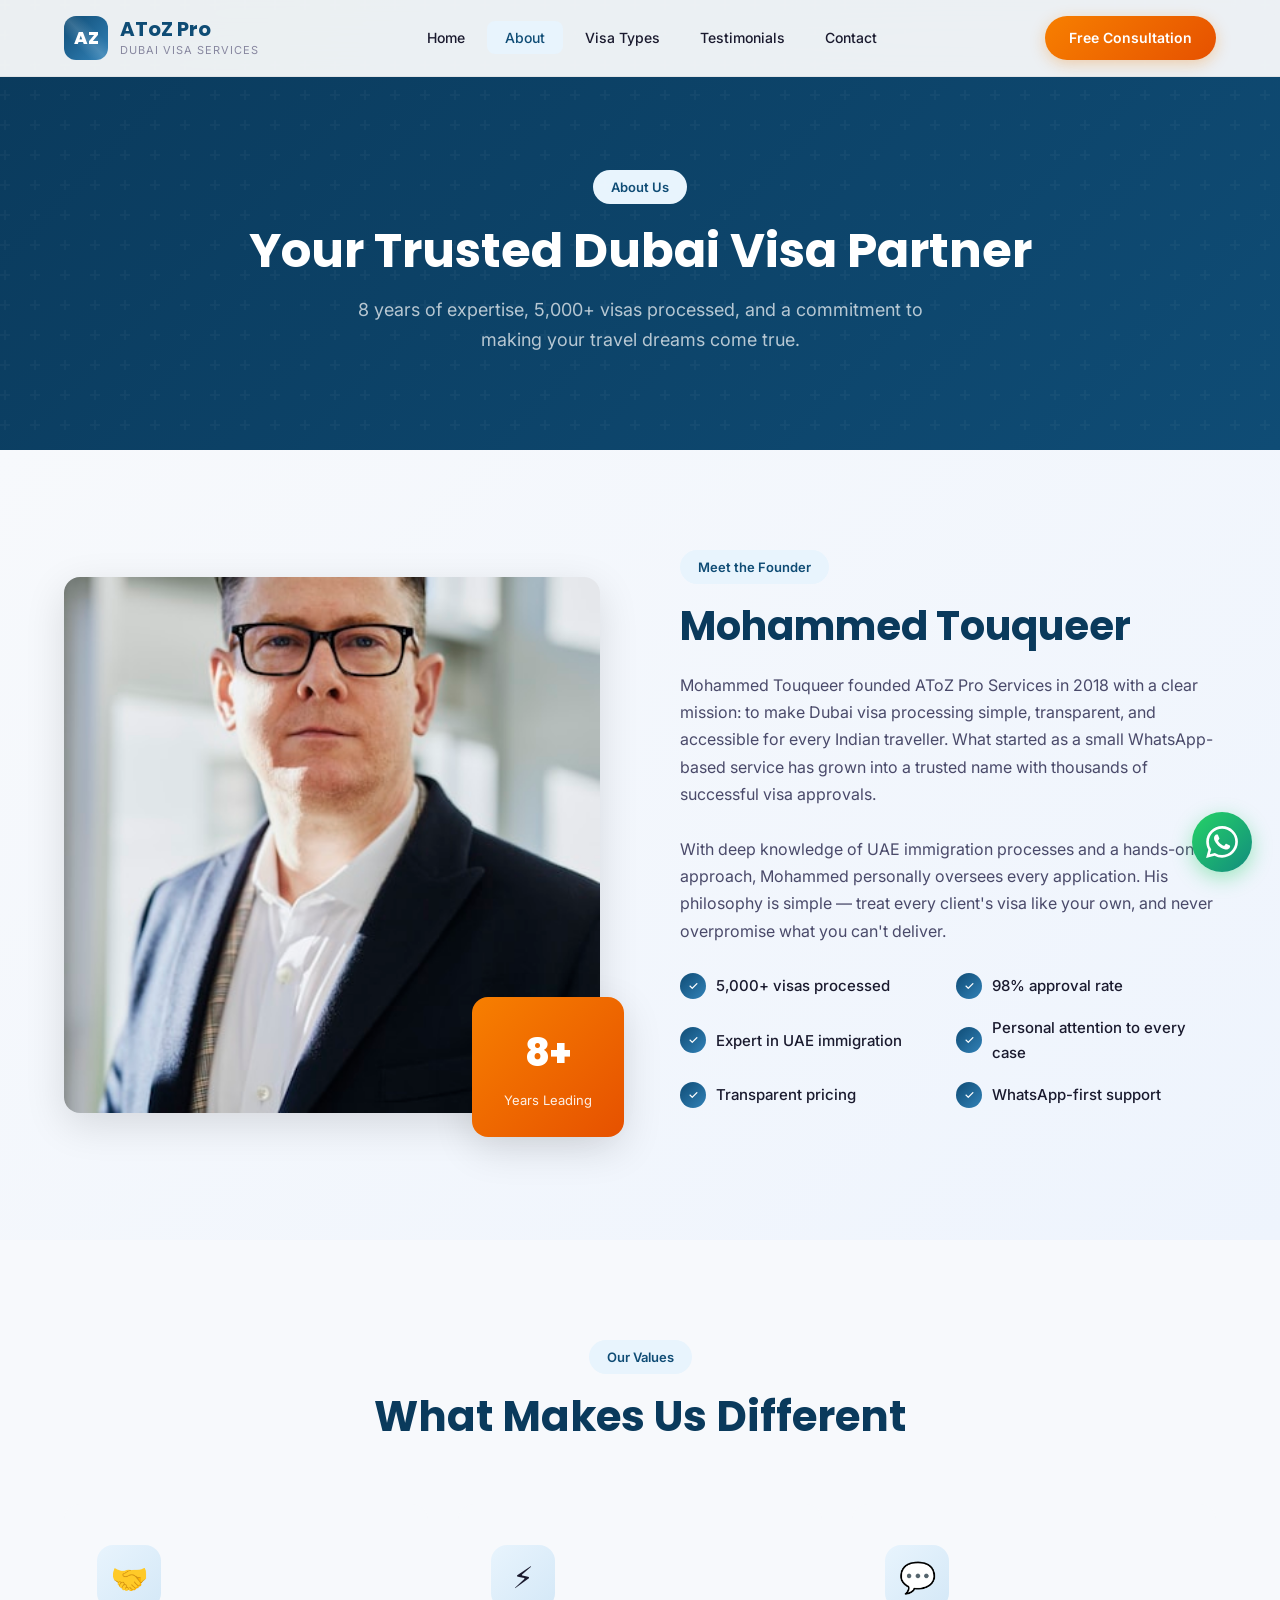
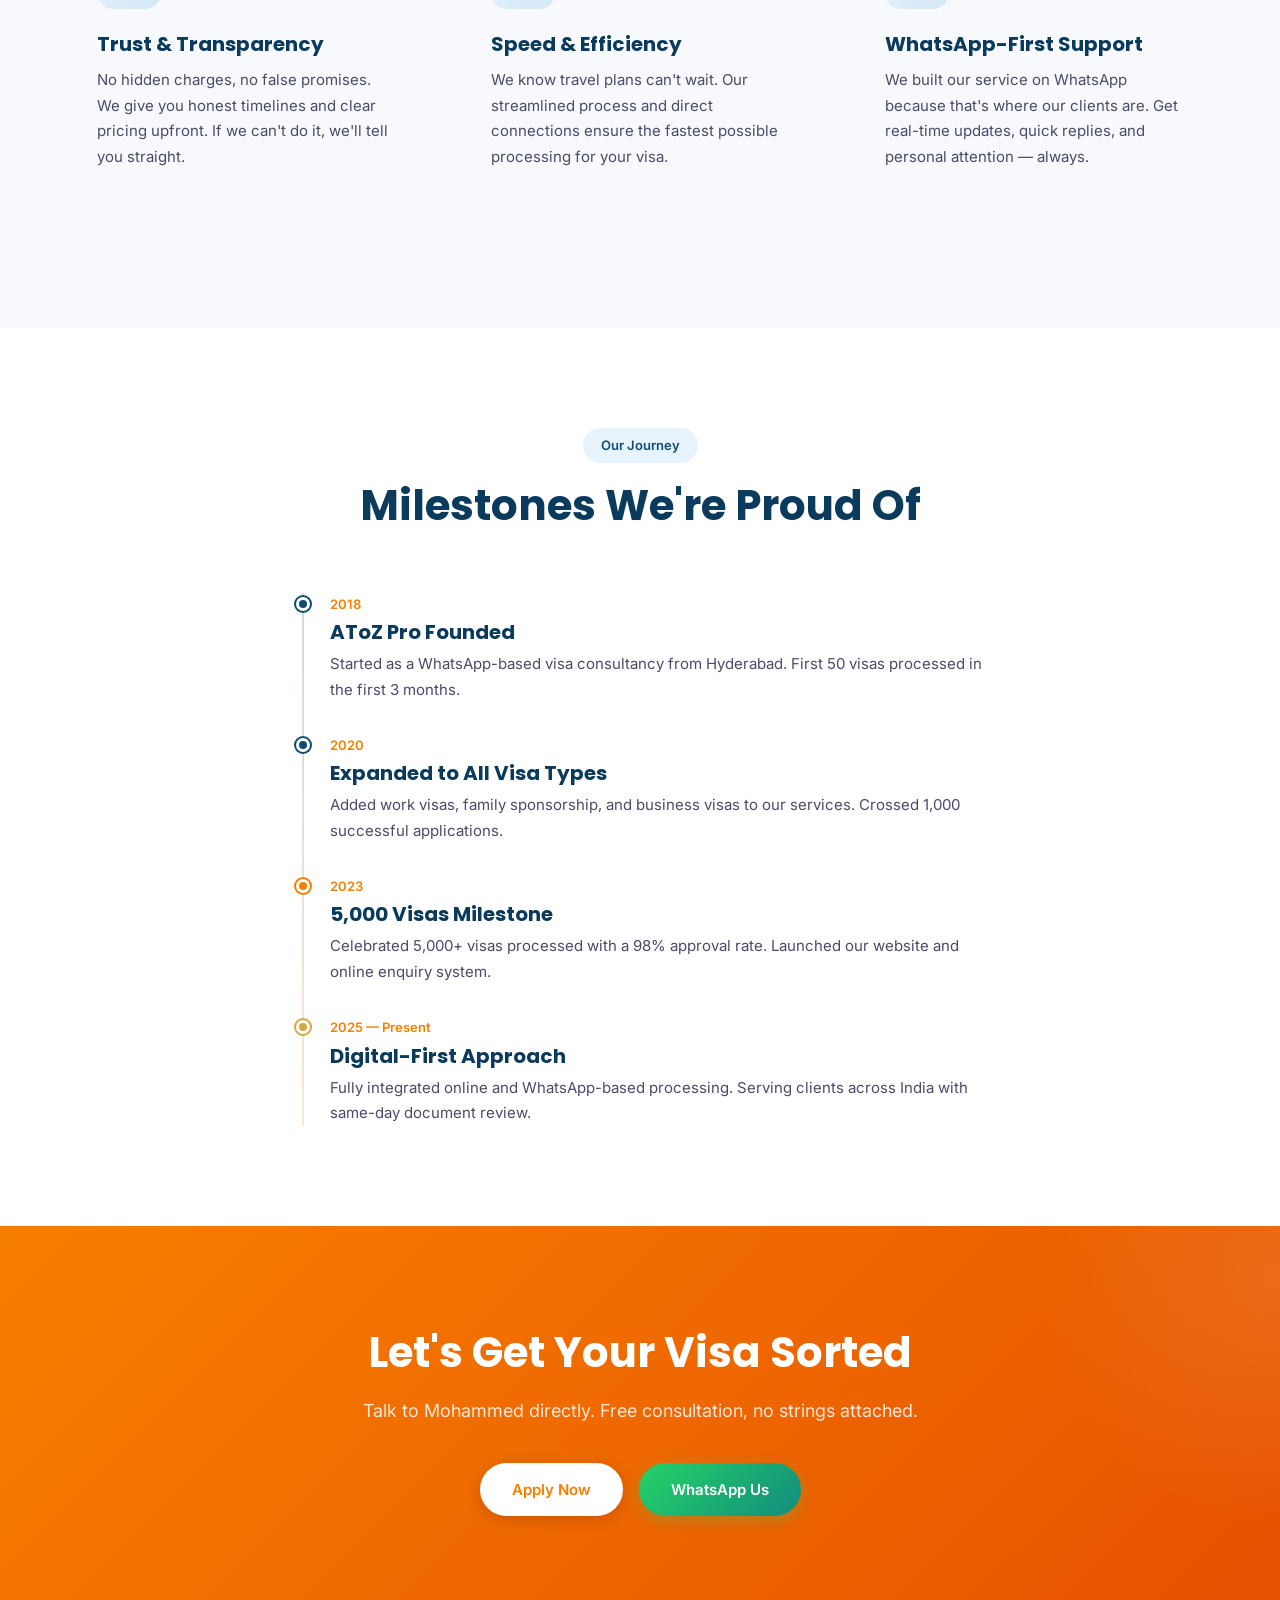
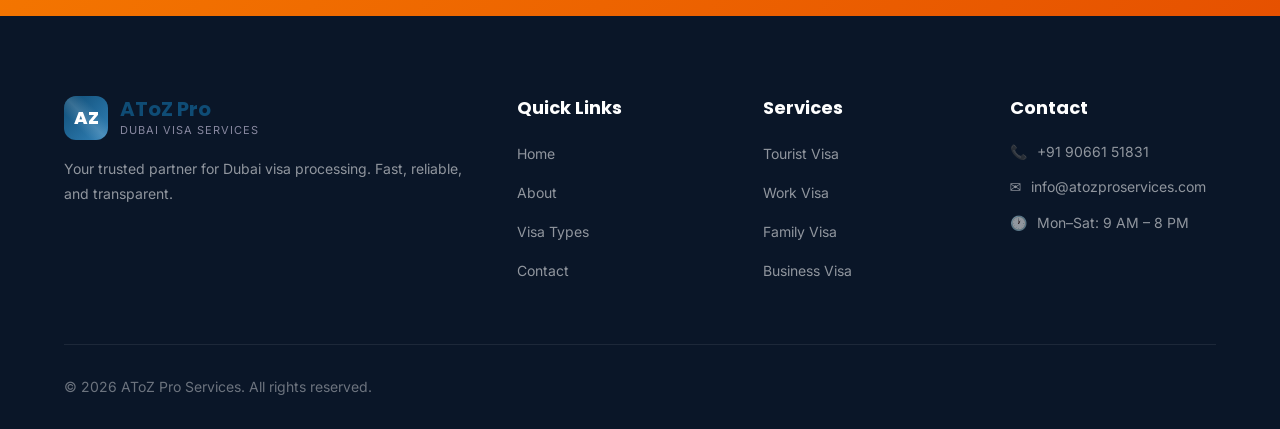
==== about.html @ 7c302116 "Initial commit — AToZ Pro Services website" ====
<!DOCTYPE html>
<html lang="en">
<head>
  <meta charset="UTF-8">
  <meta name="viewport" content="width=device-width, initial-scale=1.0">
  <title>About Us — AToZ Pro Services | Dubai Visa Experts</title>
  <link rel="preconnect" href="https://fonts.googleapis.com">
  <link rel="preconnect" href="https://fonts.gstatic.com" crossorigin>
  <link href="https://fonts.googleapis.com/css2?family=Inter:wght@400;500;600;700&family=Poppins:wght@600;700;800&display=swap" rel="stylesheet">
  <link rel="stylesheet" href="css/style.css">
</head>
<body>

  <nav class="navbar" id="navbar">
    <div class="container nav-inner">
      <a href="index.html" class="logo">
        <div class="logo-mark"><span>AZ</span></div>
        <div class="logo-text"><strong>AToZ Pro</strong><small>Dubai Visa Services</small></div>
      </a>
      <ul class="nav-links">
        <li><a href="index.html">Home</a></li>
        <li><a href="about.html" class="active">About</a></li>
        <li><a href="services.html">Visa Types</a></li>
        <li><a href="testimonials.html">Testimonials</a></li>
        <li><a href="contact.html">Contact</a></li>
      </ul>
      <div class="nav-cta"><a href="contact.html" class="btn btn-accent">Free Consultation</a></div>
      <button class="hamburger" id="hamburger" aria-label="Menu"><span></span><span></span><span></span></button>
    </div>
    <div class="mobile-nav" id="mobileNav">
      <a href="index.html">Home</a><a href="about.html">About</a><a href="services.html">Visa Types</a><a href="testimonials.html">Testimonials</a><a href="contact.html">Contact</a>
    </div>
  </nav>

  <section class="page-hero">
    <div class="container">
      <div class="section-tag">About Us</div>
      <h1>Your Trusted Dubai Visa Partner</h1>
      <p>8 years of expertise, 5,000+ visas processed, and a commitment to making your travel dreams come true.</p>
    </div>
  </section>

  <section class="why-us">
    <div class="container why-grid">
      <div class="why-image animate-on-scroll">
        <img src="img/ceo-profile.jpg" alt="Mohammed Touqueer - CEO, AToZ Pro Services">
        <div class="why-img-badge"><strong>8+</strong><span>Years Leading</span></div>
      </div>
      <div class="why-content animate-on-scroll">
        <div class="section-tag">Meet the Founder</div>
        <h2>Mohammed Touqueer</h2>
        <p>Mohammed Touqueer founded AToZ Pro Services in 2018 with a clear mission: to make Dubai visa processing simple, transparent, and accessible for every Indian traveller. What started as a small WhatsApp-based service has grown into a trusted name with thousands of successful visa approvals.</p>
        <p>With deep knowledge of UAE immigration processes and a hands-on approach, Mohammed personally oversees every application. His philosophy is simple — treat every client's visa like your own, and never overpromise what you can't deliver.</p>
        <div class="why-features">
          <div class="why-feature">5,000+ visas processed</div>
          <div class="why-feature">98% approval rate</div>
          <div class="why-feature">Expert in UAE immigration</div>
          <div class="why-feature">Personal attention to every case</div>
          <div class="why-feature">Transparent pricing</div>
          <div class="why-feature">WhatsApp-first support</div>
        </div>
      </div>
    </div>
  </section>

  <section class="services" style="background:var(--bg-soft);">
    <div class="container">
      <div class="section-header animate-on-scroll">
        <div class="section-tag">Our Values</div>
        <h2>What Makes Us Different</h2>
      </div>
      <div class="services-grid">
        <div class="service-card animate-on-scroll animate-delay-1">
          <div class="service-icon">🤝</div>
          <h3>Trust & Transparency</h3>
          <p>No hidden charges, no false promises. We give you honest timelines and clear pricing upfront. If we can't do it, we'll tell you straight.</p>
        </div>
        <div class="service-card animate-on-scroll animate-delay-2">
          <div class="service-icon">⚡</div>
          <h3>Speed & Efficiency</h3>
          <p>We know travel plans can't wait. Our streamlined process and direct connections ensure the fastest possible processing for your visa.</p>
        </div>
        <div class="service-card animate-on-scroll animate-delay-3">
          <div class="service-icon">💬</div>
          <h3>WhatsApp-First Support</h3>
          <p>We built our service on WhatsApp because that's where our clients are. Get real-time updates, quick replies, and personal attention — always.</p>
        </div>
      </div>
    </div>
  </section>

  <section class="process">
    <div class="container">
      <div class="section-header animate-on-scroll">
        <div class="section-tag">Our Journey</div>
        <h2>Milestones We're Proud Of</h2>
      </div>
      <div style="max-width:700px;margin:0 auto;display:grid;gap:32px;position:relative;padding-left:40px;">
        <div style="position:absolute;left:12px;top:0;bottom:0;width:2px;background:linear-gradient(to bottom,var(--primary),var(--accent));opacity:0.2;"></div>
        <div style="position:relative;">
          <div style="position:absolute;left:-34px;top:4px;width:14px;height:14px;background:var(--primary);border-radius:50%;border:3px solid var(--white);box-shadow:0 0 0 2px var(--primary);"></div>
          <div style="font-size:13px;color:var(--accent);font-weight:600;margin-bottom:4px;">2018</div>
          <h3 style="font-size:20px;margin-bottom:6px;">AToZ Pro Founded</h3>
          <p style="color:var(--text-light);font-size:15px;">Started as a WhatsApp-based visa consultancy from Hyderabad. First 50 visas processed in the first 3 months.</p>
        </div>
        <div style="position:relative;">
          <div style="position:absolute;left:-34px;top:4px;width:14px;height:14px;background:var(--primary);border-radius:50%;border:3px solid var(--white);box-shadow:0 0 0 2px var(--primary);"></div>
          <div style="font-size:13px;color:var(--accent);font-weight:600;margin-bottom:4px;">2020</div>
          <h3 style="font-size:20px;margin-bottom:6px;">Expanded to All Visa Types</h3>
          <p style="color:var(--text-light);font-size:15px;">Added work visas, family sponsorship, and business visas to our services. Crossed 1,000 successful applications.</p>
        </div>
        <div style="position:relative;">
          <div style="position:absolute;left:-34px;top:4px;width:14px;height:14px;background:var(--accent);border-radius:50%;border:3px solid var(--white);box-shadow:0 0 0 2px var(--accent);"></div>
          <div style="font-size:13px;color:var(--accent);font-weight:600;margin-bottom:4px;">2023</div>
          <h3 style="font-size:20px;margin-bottom:6px;">5,000 Visas Milestone</h3>
          <p style="color:var(--text-light);font-size:15px;">Celebrated 5,000+ visas processed with a 98% approval rate. Launched our website and online enquiry system.</p>
        </div>
        <div style="position:relative;">
          <div style="position:absolute;left:-34px;top:4px;width:14px;height:14px;background:var(--gold);border-radius:50%;border:3px solid var(--white);box-shadow:0 0 0 2px var(--gold);"></div>
          <div style="font-size:13px;color:var(--accent);font-weight:600;margin-bottom:4px;">2025 — Present</div>
          <h3 style="font-size:20px;margin-bottom:6px;">Digital-First Approach</h3>
          <p style="color:var(--text-light);font-size:15px;">Fully integrated online and WhatsApp-based processing. Serving clients across India with same-day document review.</p>
        </div>
      </div>
    </div>
  </section>

  <section class="cta-section">
    <div class="container">
      <h2>Let's Get Your Visa Sorted</h2>
      <p>Talk to Mohammed directly. Free consultation, no strings attached.</p>
      <div class="cta-buttons">
        <a href="contact.html" class="btn btn-primary">Apply Now</a>
        <a href="https://wa.me/919066151831?text=Hi%20AToZ%20Pro%2C%20I%20need%20help%20with%20my%20Dubai%20visa" class="btn btn-whatsapp" target="_blank">WhatsApp Us</a>
      </div>
    </div>
  </section>

  <footer class="footer">
    <div class="container">
      <div class="footer-grid">
        <div class="footer-brand">
          <a href="index.html" class="logo" style="color:white;"><div class="logo-mark"><span>AZ</span></div><div class="logo-text"><strong>AToZ Pro</strong><small>Dubai Visa Services</small></div></a>
          <p>Your trusted partner for Dubai visa processing. Fast, reliable, and transparent.</p>
        </div>
        <div><h4>Quick Links</h4><ul class="footer-links"><li><a href="index.html">Home</a></li><li><a href="about.html">About</a></li><li><a href="services.html">Visa Types</a></li><li><a href="contact.html">Contact</a></li></ul></div>
        <div><h4>Services</h4><ul class="footer-links"><li><a href="services.html">Tourist Visa</a></li><li><a href="services.html">Work Visa</a></li><li><a href="services.html">Family Visa</a></li><li><a href="services.html">Business Visa</a></li></ul></div>
        <div><h4>Contact</h4><div class="footer-contact-item"><span>📞</span> +91 90661 51831</div><div class="footer-contact-item"><span>✉️</span> info@atozproservices.com</div><div class="footer-contact-item"><span>🕐</span> Mon–Sat: 9 AM – 8 PM</div></div>
      </div>
      <div class="footer-bottom"><p>© 2026 AToZ Pro Services. All rights reserved.</p></div>
    </div>
  </footer>

  <a href="https://wa.me/919066151831?text=Hi%20AToZ%20Pro%2C%20I%20need%20help%20with%20my%20Dubai%20visa" class="whatsapp-float" target="_blank" aria-label="Chat on WhatsApp">
    <svg viewBox="0 0 24 24"><path d="M17.472 14.382c-.297-.149-1.758-.867-2.03-.967-.273-.099-.471-.148-.67.15-.197.297-.767.966-.94 1.164-.173.199-.347.223-.644.075-.297-.15-1.255-.463-2.39-1.475-.883-.788-1.48-1.761-1.653-2.059-.173-.297-.018-.458.13-.606.134-.133.298-.347.446-.52.149-.174.198-.298.298-.497.099-.198.05-.371-.025-.52-.075-.149-.669-1.612-.916-2.207-.242-.579-.487-.5-.669-.51-.173-.008-.371-.01-.57-.01-.198 0-.52.074-.792.372-.272.297-1.04 1.016-1.04 2.479 0 1.462 1.065 2.875 1.213 3.074.149.198 2.096 3.2 5.077 4.487.709.306 1.262.489 1.694.625.712.227 1.36.195 1.871.118.571-.085 1.758-.719 2.006-1.413.248-.694.248-1.289.173-1.413-.074-.124-.272-.198-.57-.347m-5.421 7.403h-.004a9.87 9.87 0 01-5.031-1.378l-.361-.214-3.741.982.998-3.648-.235-.374a9.86 9.86 0 01-1.51-5.26c.001-5.45 4.436-9.884 9.888-9.884 2.64 0 5.122 1.03 6.988 2.898a9.825 9.825 0 012.893 6.994c-.003 5.45-4.437 9.884-9.885 9.884m8.413-18.297A11.815 11.815 0 0012.05 0C5.495 0 .16 5.335.157 11.892c0 2.096.547 4.142 1.588 5.945L.057 24l6.305-1.654a11.882 11.882 0 005.683 1.448h.005c6.554 0 11.89-5.335 11.893-11.893a11.821 11.821 0 00-3.48-8.413z"/></svg>
  </a>

  <script src="js/main.js"></script>
</body>
</html>
---- css/style.css ----
/* ============================================
   AToZ Pro Services — Dubai Visa Services
   ============================================ */

*,
*::before,
*::after {
  margin: 0;
  padding: 0;
  box-sizing: border-box;
}

:root {
  --primary: #0f4c75;
  --primary-dark: #0a3a5c;
  --primary-light: #e8f4fd;
  --secondary: #3282b8;
  --accent: #f77f00;
  --accent-light: #fff3e0;
  --gold: #d4a843;
  --text: #1a1a2e;
  --text-light: #4a4a6a;
  --text-muted: #8888a0;
  --bg: #ffffff;
  --bg-soft: #f7f9fc;
  --bg-dark: #0a1628;
  --white: #ffffff;
  --shadow: 0 4px 20px rgba(0,0,0,0.06);
  --shadow-lg: 0 12px 40px rgba(0,0,0,0.12);
  --shadow-xl: 0 20px 60px rgba(0,0,0,0.15);
  --radius: 16px;
  --radius-sm: 10px;
  --font-heading: 'Poppins', 'Segoe UI', system-ui, sans-serif;
  --font-body: 'Inter', 'Segoe UI', system-ui, sans-serif;
}

html {
  scroll-behavior: smooth;
}

body {
  font-family: var(--font-body);
  color: var(--text);
  background: var(--bg);
  line-height: 1.7;
  font-size: 16px;
  overflow-x: hidden;
}

h1, h2, h3, h4, h5 {
  font-family: var(--font-heading);
  line-height: 1.3;
  color: var(--primary-dark);
}

a {
  text-decoration: none;
  color: inherit;
}

img {
  max-width: 100%;
  display: block;
}

.container {
  max-width: 1200px;
  margin: 0 auto;
  padding: 0 24px;
}

/* ---------- Buttons ---------- */
.btn {
  display: inline-flex;
  align-items: center;
  gap: 10px;
  padding: 14px 32px;
  border-radius: 50px;
  font-weight: 600;
  font-size: 15px;
  transition: all 0.35s cubic-bezier(0.25, 0.46, 0.45, 0.94);
  cursor: pointer;
  border: none;
  font-family: var(--font-body);
  position: relative;
  overflow: hidden;
}

.btn::before {
  content: '';
  position: absolute;
  top: 0;
  left: -100%;
  width: 100%;
  height: 100%;
  background: linear-gradient(90deg, transparent, rgba(255,255,255,0.2), transparent);
  transition: left 0.5s ease;
}

.btn:hover::before {
  left: 100%;
}

.btn-primary {
  background: linear-gradient(135deg, var(--primary), var(--secondary));
  color: var(--white);
  box-shadow: 0 4px 15px rgba(15,76,117,0.3);
}

.btn-primary:hover {
  transform: translateY(-3px);
  box-shadow: 0 8px 25px rgba(15,76,117,0.4);
}

.btn-accent {
  background: linear-gradient(135deg, var(--accent), #e65100);
  color: var(--white);
  box-shadow: 0 4px 15px rgba(247,127,0,0.3);
}

.btn-accent:hover {
  transform: translateY(-3px);
  box-shadow: 0 8px 25px rgba(247,127,0,0.4);
}

.btn-outline {
  background: transparent;
  color: var(--primary);
  border: 2px solid var(--primary);
}

.btn-outline:hover {
  background: var(--primary);
  color: var(--white);
  transform: translateY(-3px);
}

.btn-whatsapp {
  background: linear-gradient(135deg, #25d366, #128c7e);
  color: var(--white);
  box-shadow: 0 4px 15px rgba(37,211,102,0.3);
}

.btn-whatsapp:hover {
  transform: translateY(-3px);
  box-shadow: 0 8px 25px rgba(37,211,102,0.4);
}

/* ---------- Navbar ---------- */
.navbar {
  position: fixed;
  top: 0;
  width: 100%;
  z-index: 1000;
  background: rgba(255,255,255,0.92);
  backdrop-filter: blur(20px);
  border-bottom: 1px solid rgba(0,0,0,0.05);
  transition: all 0.3s ease;
}

.navbar.scrolled {
  box-shadow: var(--shadow);
}

.nav-inner {
  display: flex;
  align-items: center;
  justify-content: space-between;
  height: 76px;
}

.logo {
  display: flex;
  align-items: center;
  gap: 12px;
}

.logo-mark {
  width: 44px;
  height: 44px;
  background: linear-gradient(135deg, var(--primary), var(--secondary));
  border-radius: 12px;
  display: flex;
  align-items: center;
  justify-content: center;
  position: relative;
  overflow: hidden;
}

.logo-mark::after {
  content: '';
  position: absolute;
  top: -50%;
  left: -50%;
  width: 200%;
  height: 200%;
  background: linear-gradient(45deg, transparent 40%, rgba(255,255,255,0.15) 50%, transparent 60%);
  animation: logoShine 3s ease-in-out infinite;
}

@keyframes logoShine {
  0%, 100% { transform: translateX(-100%) rotate(45deg); }
  50% { transform: translateX(100%) rotate(45deg); }
}

.logo-mark span {
  font-family: var(--font-heading);
  font-weight: 800;
  font-size: 18px;
  color: white;
  position: relative;
  z-index: 1;
}

.logo-text {
  display: flex;
  flex-direction: column;
}

.logo-text strong {
  font-family: var(--font-heading);
  font-size: 20px;
  font-weight: 700;
  color: var(--primary);
  line-height: 1.2;
}

.logo-text small {
  font-size: 11px;
  color: var(--text-muted);
  letter-spacing: 1px;
  text-transform: uppercase;
}

.nav-links {
  display: flex;
  list-style: none;
  gap: 4px;
}

.nav-links a {
  padding: 8px 18px;
  font-weight: 500;
  font-size: 14px;
  color: var(--text);
  border-radius: 8px;
  transition: all 0.25s ease;
  position: relative;
}

.nav-links a:hover,
.nav-links a.active {
  color: var(--primary);
  background: var(--primary-light);
}

.nav-cta .btn {
  padding: 10px 24px;
  font-size: 14px;
}

.hamburger {
  display: none;
  flex-direction: column;
  gap: 5px;
  cursor: pointer;
  background: none;
  border: none;
  padding: 4px;
}

.hamburger span {
  width: 24px;
  height: 2px;
  background: var(--text);
  border-radius: 2px;
  transition: all 0.3s ease;
}

.mobile-nav {
  display: none;
  position: fixed;
  top: 76px;
  left: 0;
  right: 0;
  background: var(--white);
  padding: 16px;
  box-shadow: var(--shadow-lg);
  z-index: 999;
}

.mobile-nav.open {
  display: block;
}

.mobile-nav a {
  display: block;
  padding: 12px 16px;
  color: var(--text);
  font-weight: 500;
  border-radius: var(--radius-sm);
  transition: all 0.2s;
}

.mobile-nav a:hover {
  background: var(--primary-light);
  color: var(--primary);
}

/* ---------- Hero ---------- */
.hero {
  min-height: 100vh;
  display: flex;
  align-items: center;
  position: relative;
  overflow: hidden;
  padding-top: 76px;
}

.hero-bg {
  position: absolute;
  inset: 0;
  z-index: 0;
}

.hero-bg img {
  width: 100%;
  height: 100%;
  object-fit: cover;
}

.hero-bg::after {
  content: '';
  position: absolute;
  inset: 0;
  background: linear-gradient(135deg, rgba(10,22,40,0.88) 0%, rgba(15,76,117,0.75) 50%, rgba(10,22,40,0.85) 100%);
}

.hero-particles {
  position: absolute;
  inset: 0;
  z-index: 1;
  overflow: hidden;
}

.particle {
  position: absolute;
  width: 6px;
  height: 6px;
  background: rgba(255,255,255,0.15);
  border-radius: 50%;
  animation: float linear infinite;
}

@keyframes float {
  0% { transform: translateY(100vh) rotate(0deg); opacity: 0; }
  10% { opacity: 1; }
  90% { opacity: 1; }
  100% { transform: translateY(-10vh) rotate(720deg); opacity: 0; }
}

.hero .container {
  position: relative;
  z-index: 2;
}

.hero-grid {
  display: grid;
  grid-template-columns: 1.1fr 0.9fr;
  gap: 60px;
  align-items: center;
}

.hero-content {
  color: var(--white);
}

.hero-badge {
  display: inline-flex;
  align-items: center;
  gap: 8px;
  background: rgba(255,255,255,0.12);
  backdrop-filter: blur(10px);
  color: var(--gold);
  padding: 8px 20px;
  border-radius: 50px;
  font-size: 13px;
  font-weight: 600;
  margin-bottom: 24px;
  border: 1px solid rgba(255,255,255,0.1);
  animation: fadeInUp 0.8s ease;
}

.hero-badge::before {
  content: '✦';
  font-size: 10px;
}

.hero h1 {
  font-size: 54px;
  font-weight: 800;
  margin-bottom: 20px;
  color: var(--white);
  animation: fadeInUp 0.8s ease 0.1s both;
}

.hero h1 span {
  background: linear-gradient(135deg, var(--gold), #f5c842);
  -webkit-background-clip: text;
  -webkit-text-fill-color: transparent;
  background-clip: text;
}

.hero-text {
  font-size: 18px;
  color: rgba(255,255,255,0.75);
  margin-bottom: 36px;
  max-width: 520px;
  animation: fadeInUp 0.8s ease 0.2s both;
}

.hero-actions {
  display: flex;
  gap: 16px;
  flex-wrap: wrap;
  animation: fadeInUp 0.8s ease 0.3s both;
}

.hero-stats {
  display: flex;
  gap: 40px;
  margin-top: 48px;
  animation: fadeInUp 0.8s ease 0.4s both;
}

.hero-stat {
  text-align: center;
}

.hero-stat strong {
  display: block;
  font-family: var(--font-heading);
  font-size: 32px;
  font-weight: 800;
  color: var(--gold);
}

.hero-stat span {
  font-size: 13px;
  color: rgba(255,255,255,0.6);
}

/* Hero Form Card */
.hero-form-card {
  background: rgba(255,255,255,0.97);
  border-radius: var(--radius);
  padding: 36px;
  box-shadow: var(--shadow-xl);
  animation: fadeInRight 0.8s ease 0.3s both;
  position: relative;
  overflow: hidden;
}

.hero-form-card::before {
  content: '';
  position: absolute;
  top: 0;
  left: 0;
  right: 0;
  height: 4px;
  background: linear-gradient(90deg, var(--primary), var(--accent), var(--gold));
}

.hero-form-card h3 {
  font-size: 22px;
  margin-bottom: 6px;
  color: var(--primary-dark);
}

.hero-form-card > p {
  color: var(--text-light);
  font-size: 14px;
  margin-bottom: 24px;
}

.form-group {
  margin-bottom: 16px;
}

.form-group label {
  display: block;
  font-weight: 600;
  font-size: 13px;
  color: var(--text);
  margin-bottom: 5px;
}

.form-group input,
.form-group select,
.form-group textarea {
  width: 100%;
  padding: 13px 16px;
  border: 2px solid rgba(0,0,0,0.07);
  border-radius: var(--radius-sm);
  font-family: var(--font-body);
  font-size: 14px;
  transition: all 0.25s ease;
  background: var(--bg-soft);
}

.form-group input:focus,
.form-group select:focus,
.form-group textarea:focus {
  outline: none;
  border-color: var(--primary);
  background: var(--white);
  box-shadow: 0 0 0 4px rgba(15,76,117,0.08);
}

.form-group textarea {
  resize: vertical;
  min-height: 80px;
}

.form-row {
  display: grid;
  grid-template-columns: 1fr 1fr;
  gap: 12px;
}

.hero-form-card .btn {
  width: 100%;
  justify-content: center;
  margin-top: 8px;
}

.form-whatsapp {
  display: flex;
  align-items: center;
  justify-content: center;
  gap: 8px;
  margin-top: 12px;
  padding: 12px;
  background: #e8f5e9;
  border-radius: var(--radius-sm);
  color: #1b5e20;
  font-weight: 600;
  font-size: 14px;
  transition: all 0.25s ease;
}

.form-whatsapp:hover {
  background: #c8e6c9;
  transform: translateY(-1px);
}

/* ---------- Section Styles ---------- */
.section-header {
  text-align: center;
  margin-bottom: 60px;
}

.section-tag {
  display: inline-flex;
  align-items: center;
  gap: 8px;
  background: var(--primary-light);
  color: var(--primary);
  padding: 6px 18px;
  border-radius: 50px;
  font-size: 13px;
  font-weight: 600;
  margin-bottom: 16px;
}

.section-header h2 {
  font-size: 42px;
  margin-bottom: 14px;
}

.section-header p {
  color: var(--text-light);
  font-size: 17px;
  max-width: 620px;
  margin: 0 auto;
}

/* ---------- Services ---------- */
.services {
  padding: 100px 0;
  background: var(--white);
}

.services-grid {
  display: grid;
  grid-template-columns: repeat(3, 1fr);
  gap: 30px;
}

.service-card {
  background: var(--bg-soft);
  border-radius: var(--radius);
  padding: 40px 32px;
  transition: all 0.4s cubic-bezier(0.25, 0.46, 0.45, 0.94);
  border: 1px solid transparent;
  position: relative;
  overflow: hidden;
}

.service-card::before {
  content: '';
  position: absolute;
  top: 0;
  left: 0;
  right: 0;
  height: 4px;
  background: linear-gradient(90deg, var(--primary), var(--accent));
  opacity: 0;
  transition: opacity 0.3s ease;
}

.service-card:hover {
  border-color: rgba(15,76,117,0.1);
  box-shadow: var(--shadow-lg);
  transform: translateY(-8px);
}

.service-card:hover::before {
  opacity: 1;
}

.service-icon {
  width: 64px;
  height: 64px;
  background: linear-gradient(135deg, var(--primary-light), #d4e8f7);
  border-radius: 16px;
  display: flex;
  align-items: center;
  justify-content: center;
  font-size: 30px;
  margin-bottom: 22px;
  transition: transform 0.3s ease;
}

.service-card:hover .service-icon {
  transform: scale(1.1) rotate(-3deg);
}

.service-card h3 {
  font-size: 20px;
  margin-bottom: 10px;
}

.service-card p {
  color: var(--text-light);
  font-size: 15px;
  margin-bottom: 18px;
}

.service-link {
  color: var(--primary);
  font-weight: 600;
  font-size: 14px;
  display: inline-flex;
  align-items: center;
  gap: 6px;
  transition: gap 0.25s ease;
}

.service-link:hover {
  gap: 12px;
}

/* ---------- About / Why Us ---------- */
.why-us {
  padding: 100px 0;
  background: linear-gradient(135deg, var(--bg-soft) 0%, #eef4fd 100%);
}

.why-grid {
  display: grid;
  grid-template-columns: 1fr 1fr;
  gap: 80px;
  align-items: center;
}

.why-image {
  position: relative;
}

.why-image img {
  border-radius: var(--radius);
  box-shadow: var(--shadow-lg);
  width: 100%;
}

.why-img-badge {
  position: absolute;
  bottom: -24px;
  right: -24px;
  background: linear-gradient(135deg, var(--accent), #e65100);
  color: var(--white);
  border-radius: var(--radius);
  padding: 24px 32px;
  text-align: center;
  box-shadow: var(--shadow-lg);
}

.why-img-badge strong {
  display: block;
  font-family: var(--font-heading);
  font-size: 38px;
  font-weight: 800;
}

.why-img-badge span {
  font-size: 13px;
  opacity: 0.9;
}

.why-content h2 {
  font-size: 40px;
  margin-bottom: 20px;
}

.why-content > p {
  color: var(--text-light);
  margin-bottom: 28px;
  font-size: 16px;
}

.why-features {
  display: grid;
  grid-template-columns: 1fr 1fr;
  gap: 16px;
  margin-bottom: 32px;
}

.why-feature {
  display: flex;
  align-items: center;
  gap: 10px;
  font-weight: 500;
  font-size: 15px;
}

.why-feature::before {
  content: '✓';
  width: 26px;
  height: 26px;
  background: linear-gradient(135deg, var(--primary), var(--secondary));
  color: white;
  border-radius: 50%;
  display: flex;
  align-items: center;
  justify-content: center;
  font-size: 12px;
  flex-shrink: 0;
}

/* ---------- Process ---------- */
.process {
  padding: 100px 0;
  background: var(--white);
}

.process-grid {
  display: grid;
  grid-template-columns: repeat(4, 1fr);
  gap: 30px;
  position: relative;
}

.process-grid::before {
  content: '';
  position: absolute;
  top: 40px;
  left: 12%;
  right: 12%;
  height: 2px;
  background: linear-gradient(90deg, var(--primary), var(--accent));
  opacity: 0.15;
}

.process-step {
  text-align: center;
  position: relative;
}

.process-number {
  width: 80px;
  height: 80px;
  background: linear-gradient(135deg, var(--primary), var(--secondary));
  border-radius: 50%;
  display: flex;
  align-items: center;
  justify-content: center;
  font-family: var(--font-heading);
  font-size: 28px;
  font-weight: 800;
  color: white;
  margin: 0 auto 20px;
  position: relative;
  z-index: 1;
  box-shadow: 0 8px 25px rgba(15,76,117,0.25);
  transition: transform 0.3s ease;
}

.process-step:hover .process-number {
  transform: scale(1.1);
}

.process-step h3 {
  font-size: 18px;
  margin-bottom: 8px;
}

.process-step p {
  color: var(--text-light);
  font-size: 14px;
}

/* ---------- Testimonials ---------- */
.testimonials {
  padding: 100px 0;
  background: linear-gradient(135deg, var(--primary-dark) 0%, #0d2137 100%);
  position: relative;
  overflow: hidden;
}

.testimonials::before {
  content: '"';
  position: absolute;
  top: -20px;
  left: 5%;
  font-size: 400px;
  font-family: Georgia, serif;
  color: rgba(255,255,255,0.03);
  line-height: 1;
}

.testimonials .section-header h2 {
  color: var(--white);
}

.testimonials .section-header p {
  color: rgba(255,255,255,0.6);
}

.testimonials-grid {
  display: grid;
  grid-template-columns: repeat(3, 1fr);
  gap: 30px;
}

.testimonial-card {
  background: rgba(255,255,255,0.06);
  backdrop-filter: blur(10px);
  border: 1px solid rgba(255,255,255,0.08);
  border-radius: var(--radius);
  padding: 36px;
  transition: all 0.4s ease;
}

.testimonial-card:hover {
  background: rgba(255,255,255,0.1);
  transform: translateY(-6px);
  box-shadow: 0 12px 40px rgba(0,0,0,0.2);
}

.testimonial-stars {
  color: var(--gold);
  font-size: 16px;
  margin-bottom: 16px;
  letter-spacing: 3px;
}

.testimonial-text {
  font-size: 15px;
  color: rgba(255,255,255,0.8);
  font-style: italic;
  margin-bottom: 24px;
  line-height: 1.8;
}

.testimonial-author {
  display: flex;
  align-items: center;
  gap: 14px;
}

.testimonial-author img {
  width: 48px;
  height: 48px;
  border-radius: 50%;
  object-fit: cover;
  border: 2px solid rgba(255,255,255,0.15);
}

.testimonial-name {
  font-weight: 700;
  font-size: 15px;
  color: var(--white);
}

.testimonial-role {
  font-size: 13px;
  color: rgba(255,255,255,0.5);
}

/* ---------- CTA Section ---------- */
.cta-section {
  padding: 100px 0;
  background: linear-gradient(135deg, var(--accent) 0%, #e65100 100%);
  text-align: center;
  position: relative;
  overflow: hidden;
}

.cta-section::before {
  content: '';
  position: absolute;
  top: -50%;
  right: -20%;
  width: 500px;
  height: 500px;
  background: radial-gradient(circle, rgba(255,255,255,0.1) 0%, transparent 70%);
  border-radius: 50%;
}

.cta-section h2 {
  color: var(--white);
  font-size: 42px;
  margin-bottom: 16px;
  position: relative;
}

.cta-section p {
  color: rgba(255,255,255,0.85);
  font-size: 18px;
  margin-bottom: 36px;
  max-width: 600px;
  margin-left: auto;
  margin-right: auto;
  position: relative;
}

.cta-buttons {
  display: flex;
  gap: 16px;
  justify-content: center;
  flex-wrap: wrap;
  position: relative;
}

.cta-section .btn-primary {
  background: var(--white);
  color: var(--accent);
  box-shadow: 0 4px 15px rgba(0,0,0,0.15);
}

.cta-section .btn-primary:hover {
  box-shadow: 0 8px 25px rgba(0,0,0,0.2);
}

/* ---------- Footer ---------- */
.footer {
  background: var(--bg-dark);
  color: var(--white);
  padding: 80px 0 30px;
}

.footer-grid {
  display: grid;
  grid-template-columns: 2fr 1fr 1fr 1fr;
  gap: 40px;
  margin-bottom: 60px;
}

.footer-brand p {
  color: rgba(255,255,255,0.55);
  font-size: 14px;
  margin-top: 16px;
  line-height: 1.8;
}

.footer h4 {
  color: var(--white);
  font-size: 18px;
  margin-bottom: 20px;
}

.footer-links {
  list-style: none;
  display: grid;
  gap: 12px;
}

.footer-links a {
  color: rgba(255,255,255,0.55);
  font-size: 14px;
  transition: all 0.2s;
}

.footer-links a:hover {
  color: var(--gold);
  padding-left: 4px;
}

.footer-contact-item {
  display: flex;
  gap: 10px;
  color: rgba(255,255,255,0.55);
  font-size: 14px;
  margin-bottom: 12px;
}

.footer-bottom {
  border-top: 1px solid rgba(255,255,255,0.08);
  padding-top: 30px;
  display: flex;
  justify-content: space-between;
  align-items: center;
  flex-wrap: wrap;
  gap: 16px;
}

.footer-bottom p {
  font-size: 14px;
  color: rgba(255,255,255,0.4);
}

/* ---------- WhatsApp Floating Button ---------- */
.whatsapp-float {
  position: fixed;
  bottom: 28px;
  right: 28px;
  z-index: 999;
  width: 60px;
  height: 60px;
  background: linear-gradient(135deg, #25d366, #128c7e);
  border-radius: 50%;
  display: flex;
  align-items: center;
  justify-content: center;
  box-shadow: 0 6px 20px rgba(37,211,102,0.4);
  transition: all 0.3s ease;
  animation: pulse 2s ease-in-out infinite;
}

.whatsapp-float:hover {
  transform: scale(1.1);
  box-shadow: 0 8px 30px rgba(37,211,102,0.5);
}

.whatsapp-float svg {
  width: 32px;
  height: 32px;
  fill: white;
}

@keyframes pulse {
  0%, 100% { box-shadow: 0 6px 20px rgba(37,211,102,0.4); }
  50% { box-shadow: 0 6px 30px rgba(37,211,102,0.6), 0 0 0 8px rgba(37,211,102,0.1); }
}

/* ---------- Page Hero ---------- */
.page-hero {
  min-height: 50vh;
  display: flex;
  align-items: center;
  background: linear-gradient(135deg, var(--primary-dark), var(--primary));
  padding-top: 76px;
  text-align: center;
  position: relative;
  overflow: hidden;
}

.page-hero::before {
  content: '';
  position: absolute;
  inset: 0;
  background: url("data:image/svg+xml,%3Csvg width='60' height='60' viewBox='0 0 60 60' xmlns='http://www.w3.org/2000/svg'%3E%3Cg fill='none' fill-rule='evenodd'%3E%3Cg fill='%23ffffff' fill-opacity='0.03'%3E%3Cpath d='M36 34v-4h-2v4h-4v2h4v4h2v-4h4v-2h-4zm0-30V0h-2v4h-4v2h4v4h2V6h4V4h-4zM6 34v-4H4v4H0v2h4v4h2v-4h4v-2H6zM6 4V0H4v4H0v2h4v4h2V6h4V4H6z'/%3E%3C/g%3E%3C/g%3E%3C/svg%3E");
}

.page-hero h1 {
  font-size: 48px;
  margin-bottom: 12px;
  color: var(--white);
  position: relative;
}

.page-hero p {
  font-size: 18px;
  color: rgba(255,255,255,0.7);
  max-width: 600px;
  margin: 0 auto;
  position: relative;
}

/* ---------- Contact Page ---------- */
.contact-section {
  padding: 100px 0;
  background: var(--white);
}

.contact-grid {
  display: grid;
  grid-template-columns: 1fr 1.2fr;
  gap: 60px;
}

.contact-info h2 {
  font-size: 40px;
  margin-bottom: 16px;
}

.contact-info > p {
  color: var(--text-light);
  margin-bottom: 32px;
}

.contact-detail {
  display: flex;
  align-items: flex-start;
  gap: 16px;
  margin-bottom: 24px;
}

.contact-detail-icon {
  width: 50px;
  height: 50px;
  background: var(--primary-light);
  border-radius: 12px;
  display: flex;
  align-items: center;
  justify-content: center;
  font-size: 20px;
  flex-shrink: 0;
}

.contact-detail strong {
  display: block;
  font-size: 15px;
  color: var(--primary-dark);
}

.contact-detail span {
  font-size: 14px;
  color: var(--text-light);
}

.contact-form {
  background: var(--bg-soft);
  border-radius: var(--radius);
  padding: 40px;
}

/* ---------- Animations ---------- */
@keyframes fadeInUp {
  from { opacity: 0; transform: translateY(30px); }
  to { opacity: 1; transform: translateY(0); }
}

@keyframes fadeInRight {
  from { opacity: 0; transform: translateX(30px); }
  to { opacity: 1; transform: translateX(0); }
}

@keyframes fadeInLeft {
  from { opacity: 0; transform: translateX(-30px); }
  to { opacity: 1; transform: translateX(0); }
}

.animate-on-scroll {
  opacity: 0;
  transform: translateY(30px);
  transition: opacity 0.7s ease, transform 0.7s ease;
}

.animate-on-scroll.visible {
  opacity: 1;
  transform: translateY(0);
}

.animate-delay-1 { transition-delay: 0.1s; }
.animate-delay-2 { transition-delay: 0.2s; }
.animate-delay-3 { transition-delay: 0.3s; }
.animate-delay-4 { transition-delay: 0.4s; }

/* ---------- Responsive ---------- */
@media (max-width: 992px) {
  .hero-grid,
  .why-grid,
  .contact-grid {
    grid-template-columns: 1fr;
    gap: 40px;
  }

  .hero h1 {
    font-size: 40px;
  }

  .services-grid,
  .testimonials-grid {
    grid-template-columns: repeat(2, 1fr);
  }

  .process-grid {
    grid-template-columns: repeat(2, 1fr);
    gap: 40px;
  }

  .process-grid::before {
    display: none;
  }

  .footer-grid {
    grid-template-columns: 1fr 1fr;
  }

  .why-img-badge {
    right: 16px;
    bottom: -16px;
  }

  .hero-form-card {
    max-width: 500px;
    margin: 0 auto;
  }
}

@media (max-width: 768px) {
  .nav-links,
  .nav-cta {
    display: none;
  }

  .hamburger {
    display: flex;
  }

  .hero h1 {
    font-size: 32px;
  }

  .section-header h2 {
    font-size: 30px;
  }

  .services-grid,
  .testimonials-grid {
    grid-template-columns: 1fr;
  }

  .process-grid {
    grid-template-columns: 1fr;
    gap: 30px;
  }

  .form-row {
    grid-template-columns: 1fr;
  }

  .footer-grid {
    grid-template-columns: 1fr;
    gap: 30px;
  }

  .why-features {
    grid-template-columns: 1fr;
  }

  .hero-stats {
    gap: 24px;
  }

  .cta-section h2 {
    font-size: 30px;
  }
}
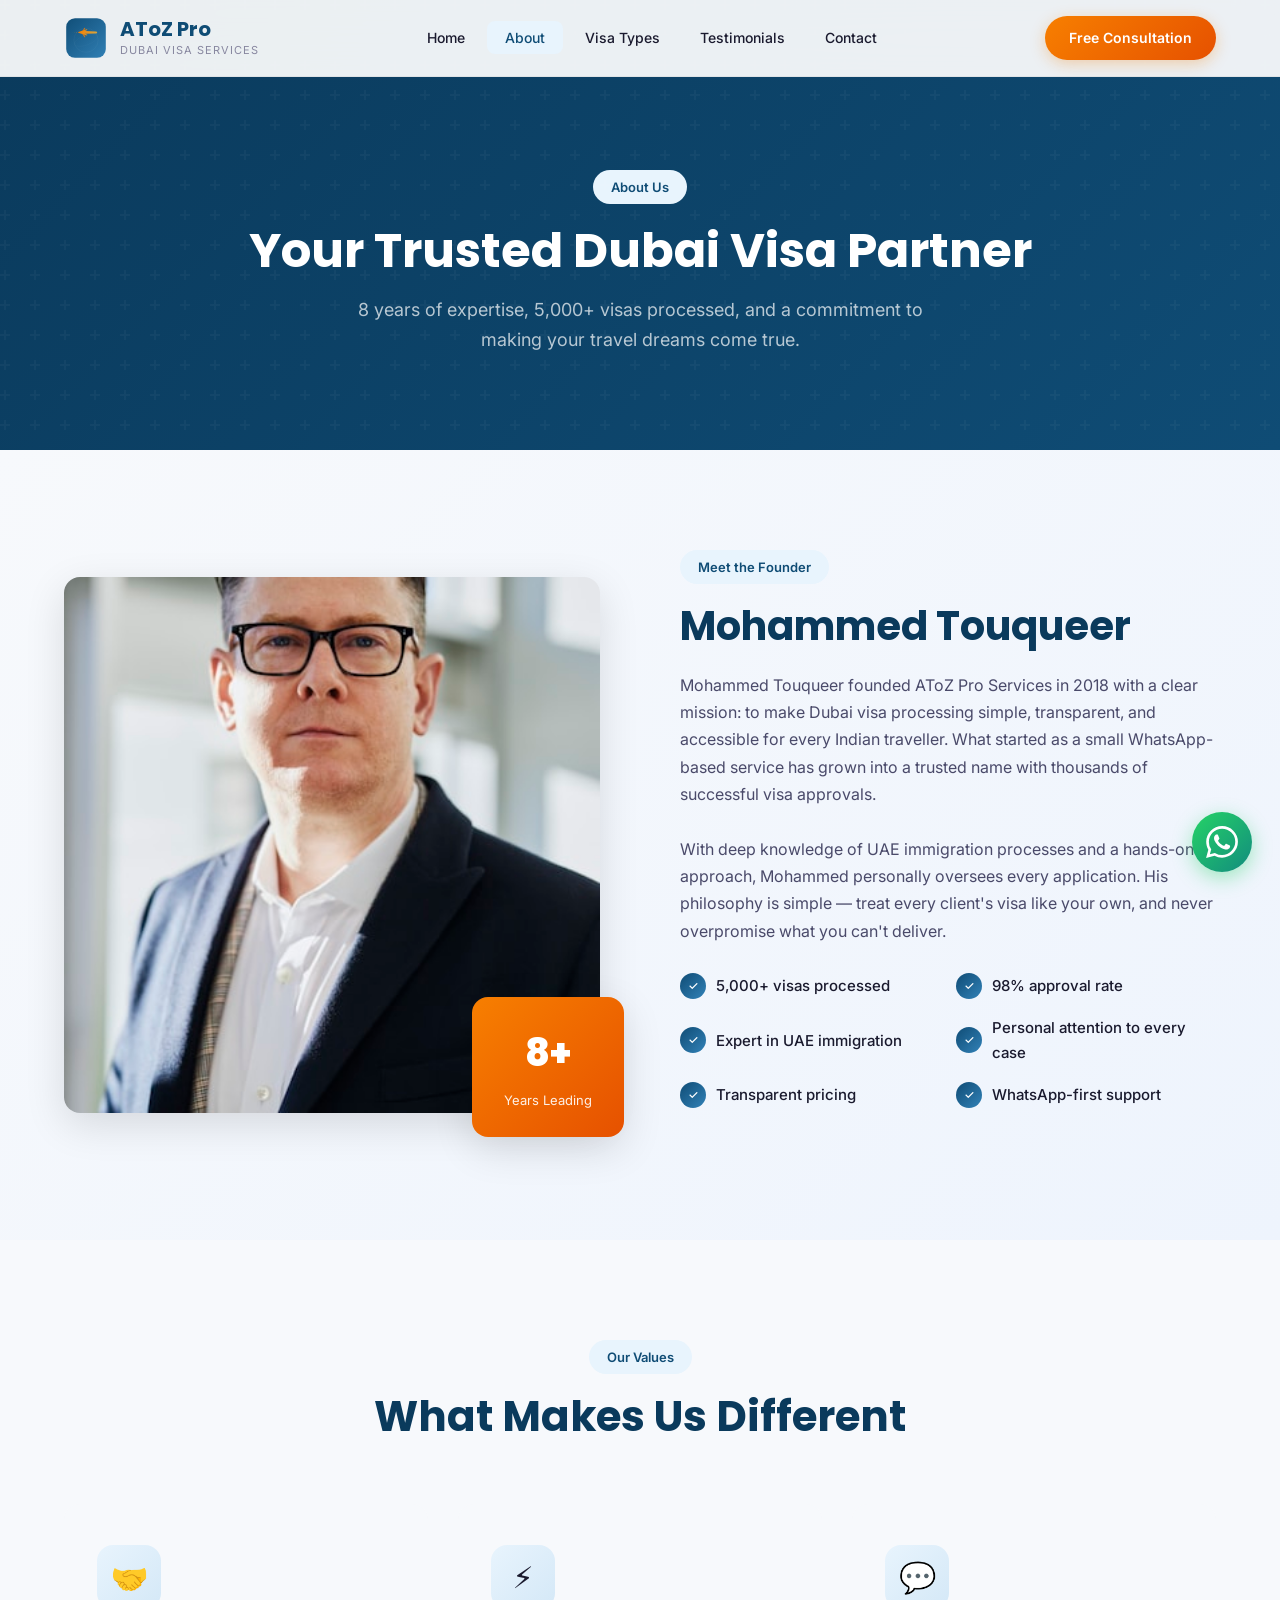
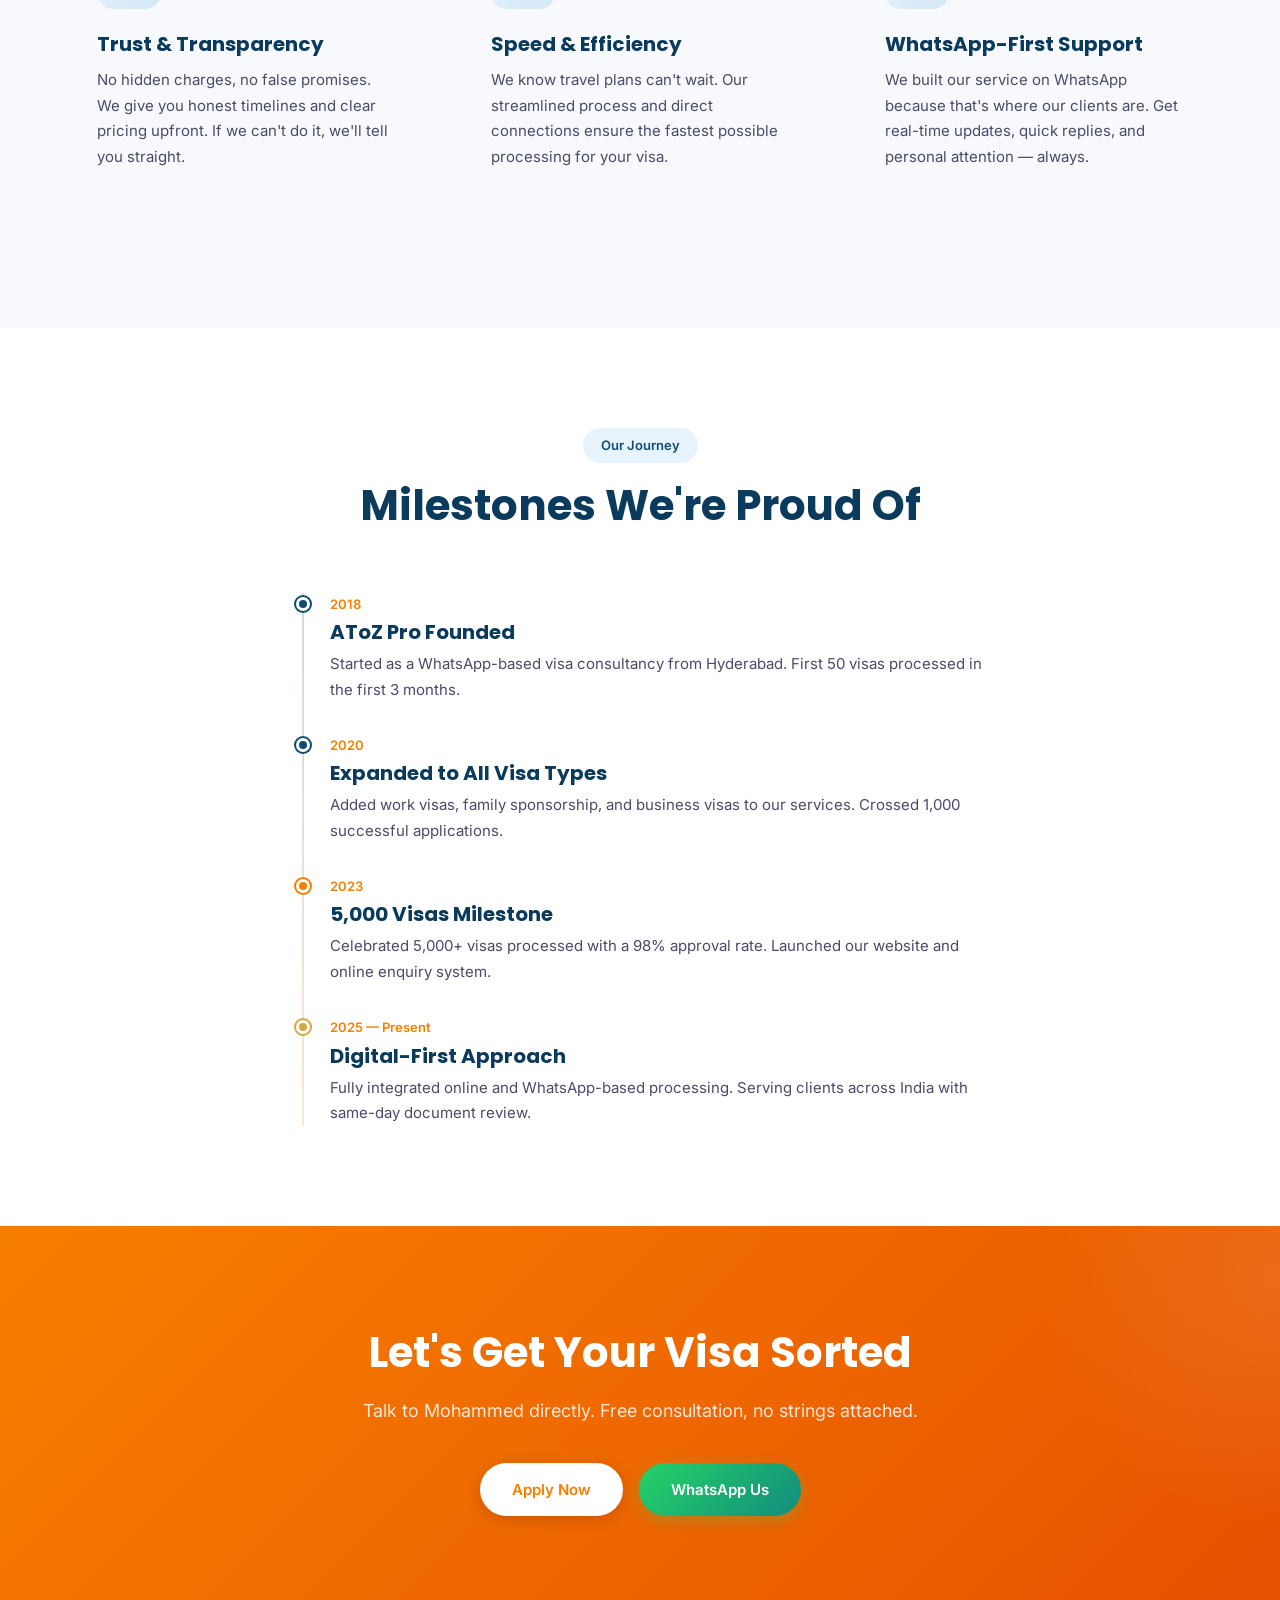
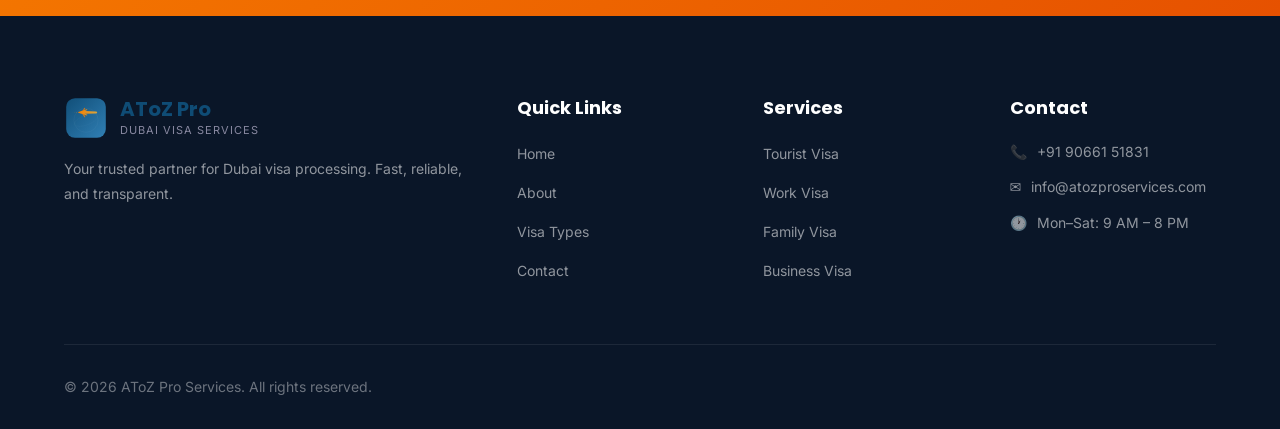
==== commit acc77006: "Add custom flight-themed SVG logo, favicon, update all pages" ====
--- a/about.html
+++ b/about.html
@@ -4,6 +4,7 @@
   <meta charset="UTF-8">
   <meta name="viewport" content="width=device-width, initial-scale=1.0">
   <title>About Us — AToZ Pro Services | Dubai Visa Experts</title>
+  <link rel="icon" type="image/svg+xml" href="img/logo.svg">
   <link rel="preconnect" href="https://fonts.googleapis.com">
   <link rel="preconnect" href="https://fonts.gstatic.com" crossorigin>
   <link href="https://fonts.googleapis.com/css2?family=Inter:wght@400;500;600;700&family=Poppins:wght@600;700;800&display=swap" rel="stylesheet">
@@ -14,7 +15,7 @@
   <nav class="navbar" id="navbar">
     <div class="container nav-inner">
       <a href="index.html" class="logo">
-        <div class="logo-mark"><span>AZ</span></div>
+        <img src="img/logo.svg" alt="AToZ Pro Services" class="logo-img">
         <div class="logo-text"><strong>AToZ Pro</strong><small>Dubai Visa Services</small></div>
       </a>
       <ul class="nav-links">
@@ -140,7 +141,7 @@
     <div class="container">
       <div class="footer-grid">
         <div class="footer-brand">
-          <a href="index.html" class="logo" style="color:white;"><div class="logo-mark"><span>AZ</span></div><div class="logo-text"><strong>AToZ Pro</strong><small>Dubai Visa Services</small></div></a>
+          <a href="index.html" class="logo" style="color:white;"><img src="img/logo.svg" alt="AToZ Pro Services" class="logo-img"><div class="logo-text"><strong>AToZ Pro</strong><small>Dubai Visa Services</small></div></a>
           <p>Your trusted partner for Dubai visa processing. Fast, reliable, and transparent.</p>
         </div>
         <div><h4>Quick Links</h4><ul class="footer-links"><li><a href="index.html">Home</a></li><li><a href="about.html">About</a></li><li><a href="services.html">Visa Types</a></li><li><a href="contact.html">Contact</a></li></ul></div>
--- a/css/style.css
+++ b/css/style.css
@@ -212,6 +212,13 @@
   z-index: 1;
 }
 
+.logo-img {
+  width: 44px;
+  height: 44px;
+  border-radius: 12px;
+  flex-shrink: 0;
+}
+
 .logo-text {
   display: flex;
   flex-direction: column;
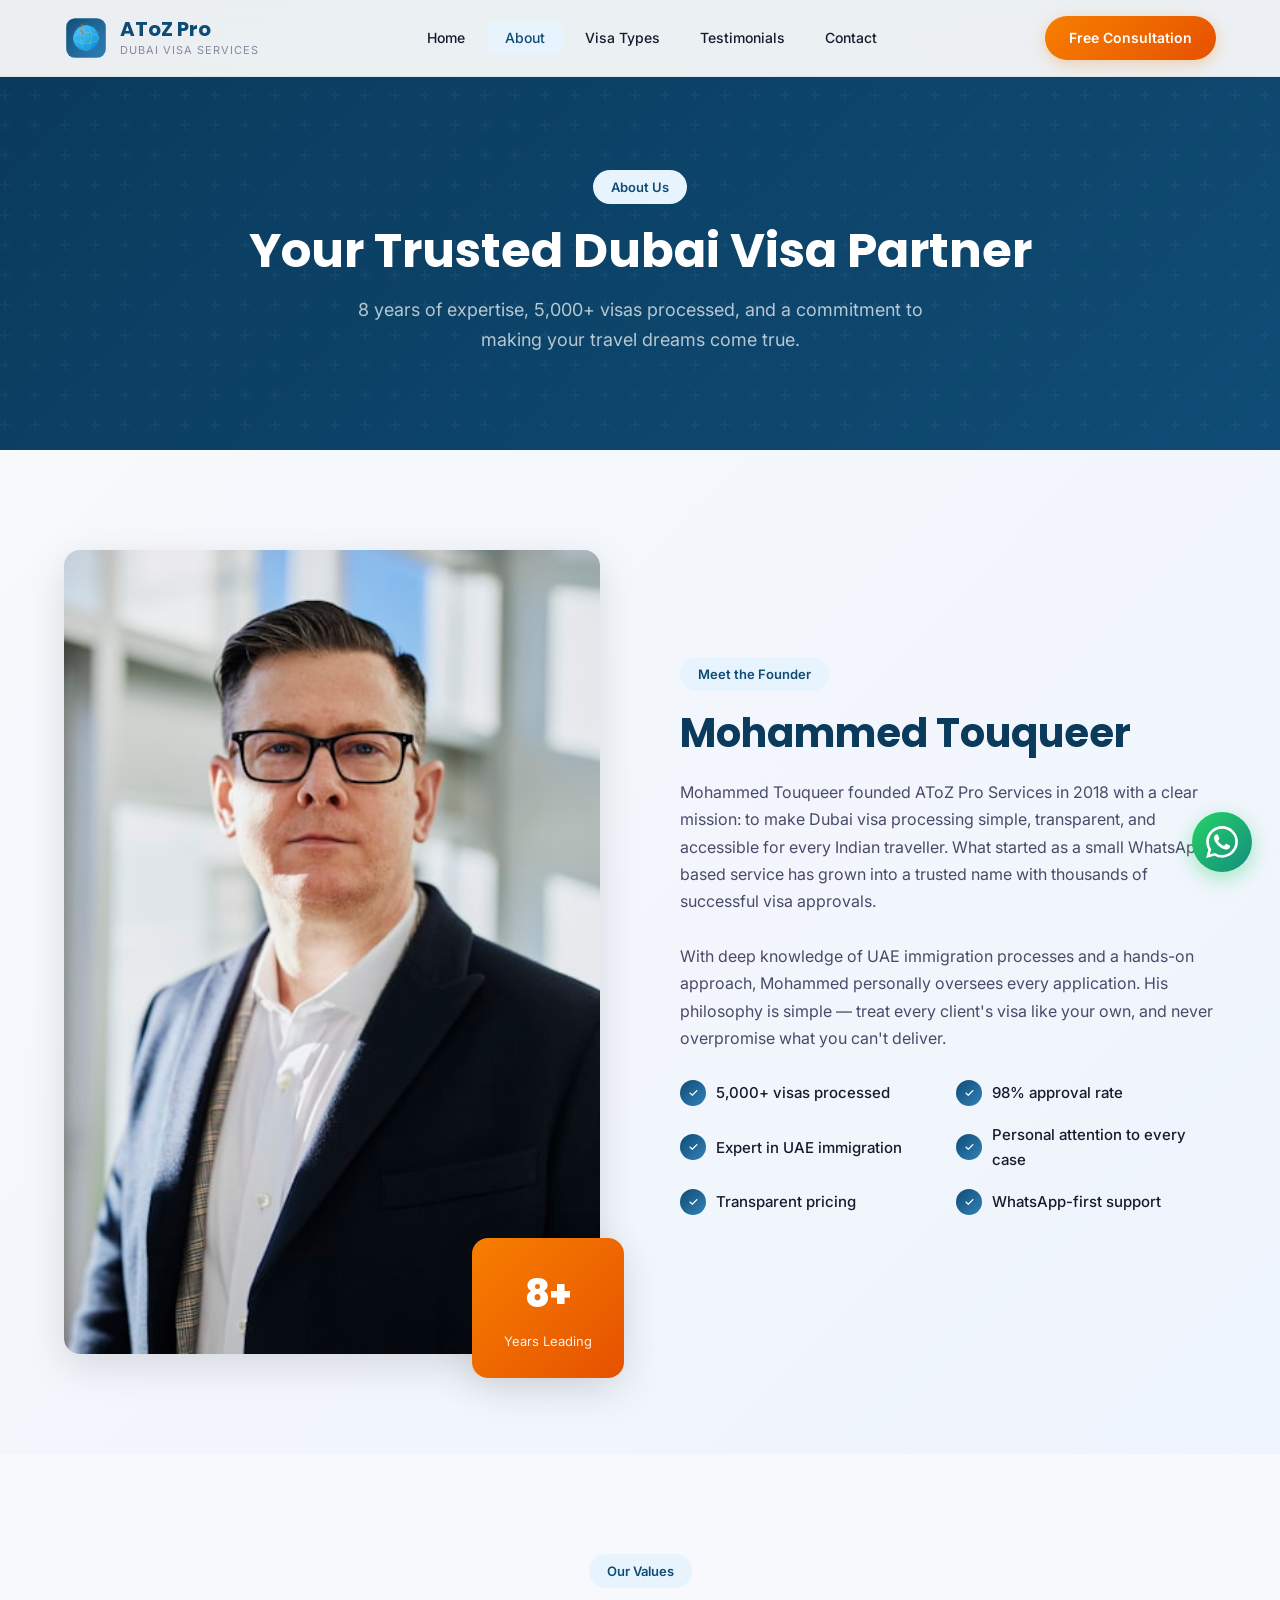
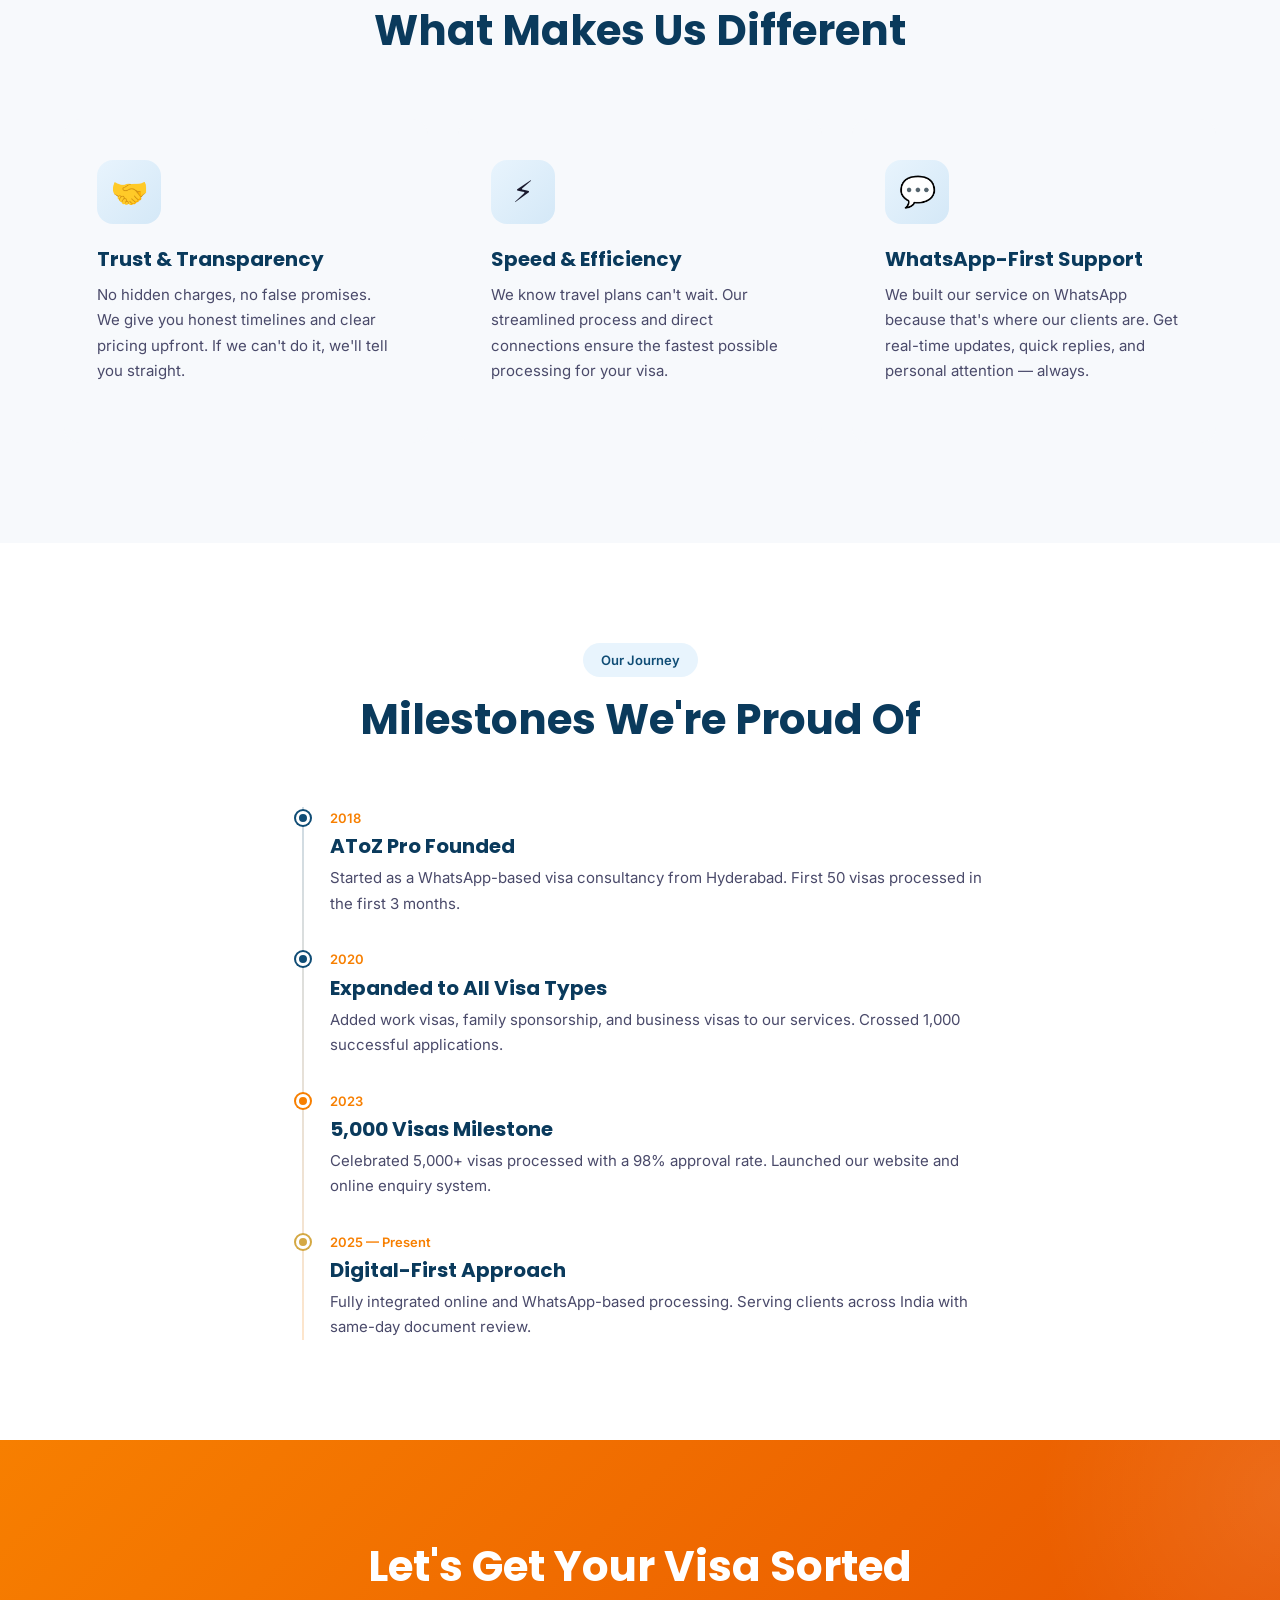
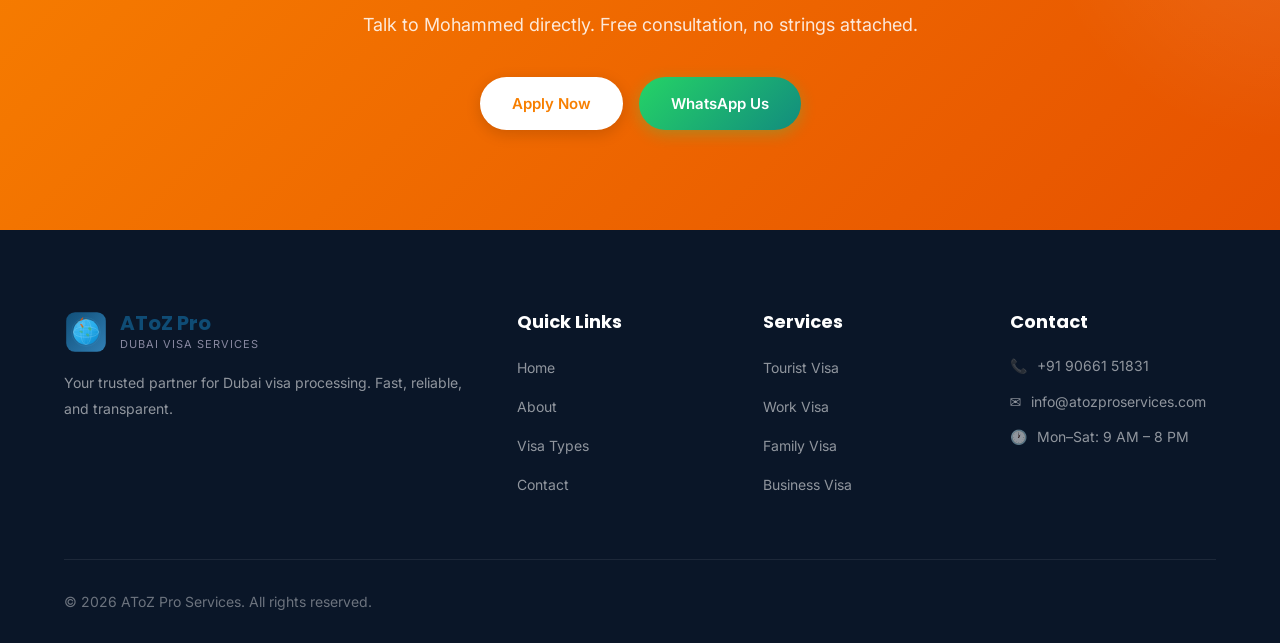
==== commit 0a09adc5: "Complete AToZ Pro build: FAQ section, service detail layouts, unique avatars, review form, Google Ma" ====
--- a/about.html
+++ b/about.html
@@ -44,7 +44,7 @@
   <section class="why-us">
     <div class="container why-grid">
       <div class="why-image animate-on-scroll">
-        <img src="img/ceo-profile.jpg" alt="Mohammed Touqueer - CEO, AToZ Pro Services">
+        <img src="img/ceo-new.jpg" alt="Mohammed Touqueer - CEO, AToZ Pro Services">
         <div class="why-img-badge"><strong>8+</strong><span>Years Leading</span></div>
       </div>
       <div class="why-content animate-on-scroll">
--- a/css/style.css
+++ b/css/style.css
@@ -854,6 +854,32 @@
   color: rgba(255,255,255,0.6);
 }
 
+/* Standalone testimonials page — dark text on white bg */
+.testimonials-page .testimonial-card {
+  background: var(--bg-soft);
+  border: 1px solid rgba(0,0,0,0.08);
+}
+
+.testimonials-page .testimonial-text {
+  color: var(--text-light);
+}
+
+.testimonials-page .testimonial-name {
+  color: var(--primary-dark);
+}
+
+.testimonials-page .testimonial-role {
+  color: var(--text-muted);
+}
+
+.testimonials-page .section-header h2 {
+  color: var(--primary-dark);
+}
+
+.testimonials-page .section-header p {
+  color: var(--text-light);
+}
+
 .testimonials-grid {
   display: grid;
   grid-template-columns: repeat(3, 1fr);
@@ -1195,6 +1221,246 @@
 .animate-delay-3 { transition-delay: 0.3s; }
 .animate-delay-4 { transition-delay: 0.4s; }
 
+/* ---------- Service Detail (Services Page) ---------- */
+.service-detail {
+  display: grid;
+  grid-template-columns: 1fr 1fr;
+  gap: 60px;
+  align-items: center;
+  margin-bottom: 80px;
+  padding-bottom: 80px;
+  border-bottom: 1px solid rgba(0,0,0,0.06);
+}
+
+.service-detail:last-of-type {
+  border-bottom: none;
+  margin-bottom: 0;
+  padding-bottom: 0;
+}
+
+.service-detail.alt .service-detail-img {
+  order: 2;
+}
+
+.service-detail.alt .service-detail-content {
+  order: 1;
+}
+
+.service-detail-img img {
+  border-radius: var(--radius);
+  width: 100%;
+  height: 420px;
+  object-fit: cover;
+  box-shadow: var(--shadow-lg);
+  transition: transform 0.4s ease, box-shadow 0.4s ease;
+}
+
+.service-detail:hover .service-detail-img img {
+  transform: scale(1.02);
+  box-shadow: var(--shadow-xl);
+}
+
+.service-detail-content h2 {
+  font-size: 32px;
+  margin-bottom: 16px;
+}
+
+.service-detail-content > p {
+  color: var(--text-light);
+  margin-bottom: 16px;
+  font-size: 16px;
+}
+
+.service-meta {
+  display: flex;
+  flex-direction: column;
+  gap: 8px;
+  margin: 20px 0 24px;
+  padding: 16px 20px;
+  background: var(--bg-soft);
+  border-radius: var(--radius-sm);
+  border-left: 3px solid var(--primary);
+}
+
+.service-meta-item {
+  font-size: 14px;
+  color: var(--text-light);
+}
+
+.service-meta-item strong {
+  color: var(--text);
+}
+
+@media (max-width: 992px) {
+  .service-detail,
+  .service-detail.alt {
+    grid-template-columns: 1fr;
+    gap: 30px;
+  }
+  .service-detail.alt .service-detail-img,
+  .service-detail.alt .service-detail-content {
+    order: unset;
+  }
+  .service-detail-img img {
+    height: 300px;
+  }
+}
+
+/* ---------- FAQ ---------- */
+.faq-section {
+  padding: 100px 0;
+  background: var(--bg-soft);
+}
+
+.faq-grid {
+  max-width: 800px;
+  margin: 0 auto;
+  display: flex;
+  flex-direction: column;
+  gap: 16px;
+}
+
+.faq-item {
+  background: var(--white);
+  border-radius: var(--radius-sm);
+  border: 1px solid rgba(0,0,0,0.06);
+  overflow: hidden;
+  transition: box-shadow 0.3s ease;
+}
+
+.faq-item:hover {
+  box-shadow: var(--shadow);
+}
+
+.faq-question {
+  width: 100%;
+  display: flex;
+  align-items: center;
+  justify-content: space-between;
+  padding: 20px 24px;
+  background: none;
+  border: none;
+  font-family: var(--font-body);
+  font-size: 16px;
+  font-weight: 600;
+  color: var(--text);
+  cursor: pointer;
+  text-align: left;
+  transition: color 0.25s ease;
+}
+
+.faq-question:hover {
+  color: var(--primary);
+}
+
+.faq-icon {
+  width: 32px;
+  height: 32px;
+  background: var(--primary-light);
+  color: var(--primary);
+  border-radius: 50%;
+  display: flex;
+  align-items: center;
+  justify-content: center;
+  font-size: 20px;
+  font-weight: 400;
+  flex-shrink: 0;
+  margin-left: 16px;
+  transition: transform 0.3s ease, background 0.3s ease;
+}
+
+.faq-item.open .faq-icon {
+  transform: rotate(45deg);
+  background: var(--primary);
+  color: var(--white);
+}
+
+.faq-answer {
+  max-height: 0;
+  overflow: hidden;
+  transition: max-height 0.4s ease, padding 0.4s ease;
+}
+
+.faq-item.open .faq-answer {
+  max-height: 300px;
+}
+
+.faq-answer p {
+  padding: 0 24px 20px;
+  color: var(--text-light);
+  font-size: 15px;
+  line-height: 1.8;
+}
+
+/* ---------- Review Form ---------- */
+.review-form-wrap {
+  max-width: 700px;
+  margin: 0 auto;
+  background: var(--bg-soft);
+  border-radius: var(--radius);
+  padding: 40px;
+  border: 1px solid rgba(0,0,0,0.06);
+}
+
+.review-form-wrap .form-group input,
+.review-form-wrap .form-group select,
+.review-form-wrap .form-group textarea {
+  background: var(--white);
+}
+
+.review-form-wrap .btn {
+  width: 100%;
+  justify-content: center;
+}
+
+/* ---------- Map ---------- */
+.map-section {
+  padding: 0;
+}
+
+.map-embed {
+  width: 100%;
+  height: 350px;
+  border: none;
+  display: block;
+}
+
+/* ---------- Scroll to Top ---------- */
+.scroll-top {
+  position: fixed;
+  bottom: 28px;
+  right: 100px;
+  z-index: 998;
+  width: 48px;
+  height: 48px;
+  background: var(--primary);
+  color: var(--white);
+  border: none;
+  border-radius: 50%;
+  display: flex;
+  align-items: center;
+  justify-content: center;
+  font-size: 20px;
+  cursor: pointer;
+  box-shadow: 0 4px 15px rgba(15,76,117,0.3);
+  opacity: 0;
+  visibility: hidden;
+  transform: translateY(10px);
+  transition: all 0.3s ease;
+}
+
+.scroll-top.visible {
+  opacity: 1;
+  visibility: visible;
+  transform: translateY(0);
+}
+
+.scroll-top:hover {
+  background: var(--primary-dark);
+  transform: translateY(-3px);
+  box-shadow: 0 8px 25px rgba(15,76,117,0.4);
+}
+
 /* ---------- Responsive ---------- */
 @media (max-width: 992px) {
   .hero-grid,
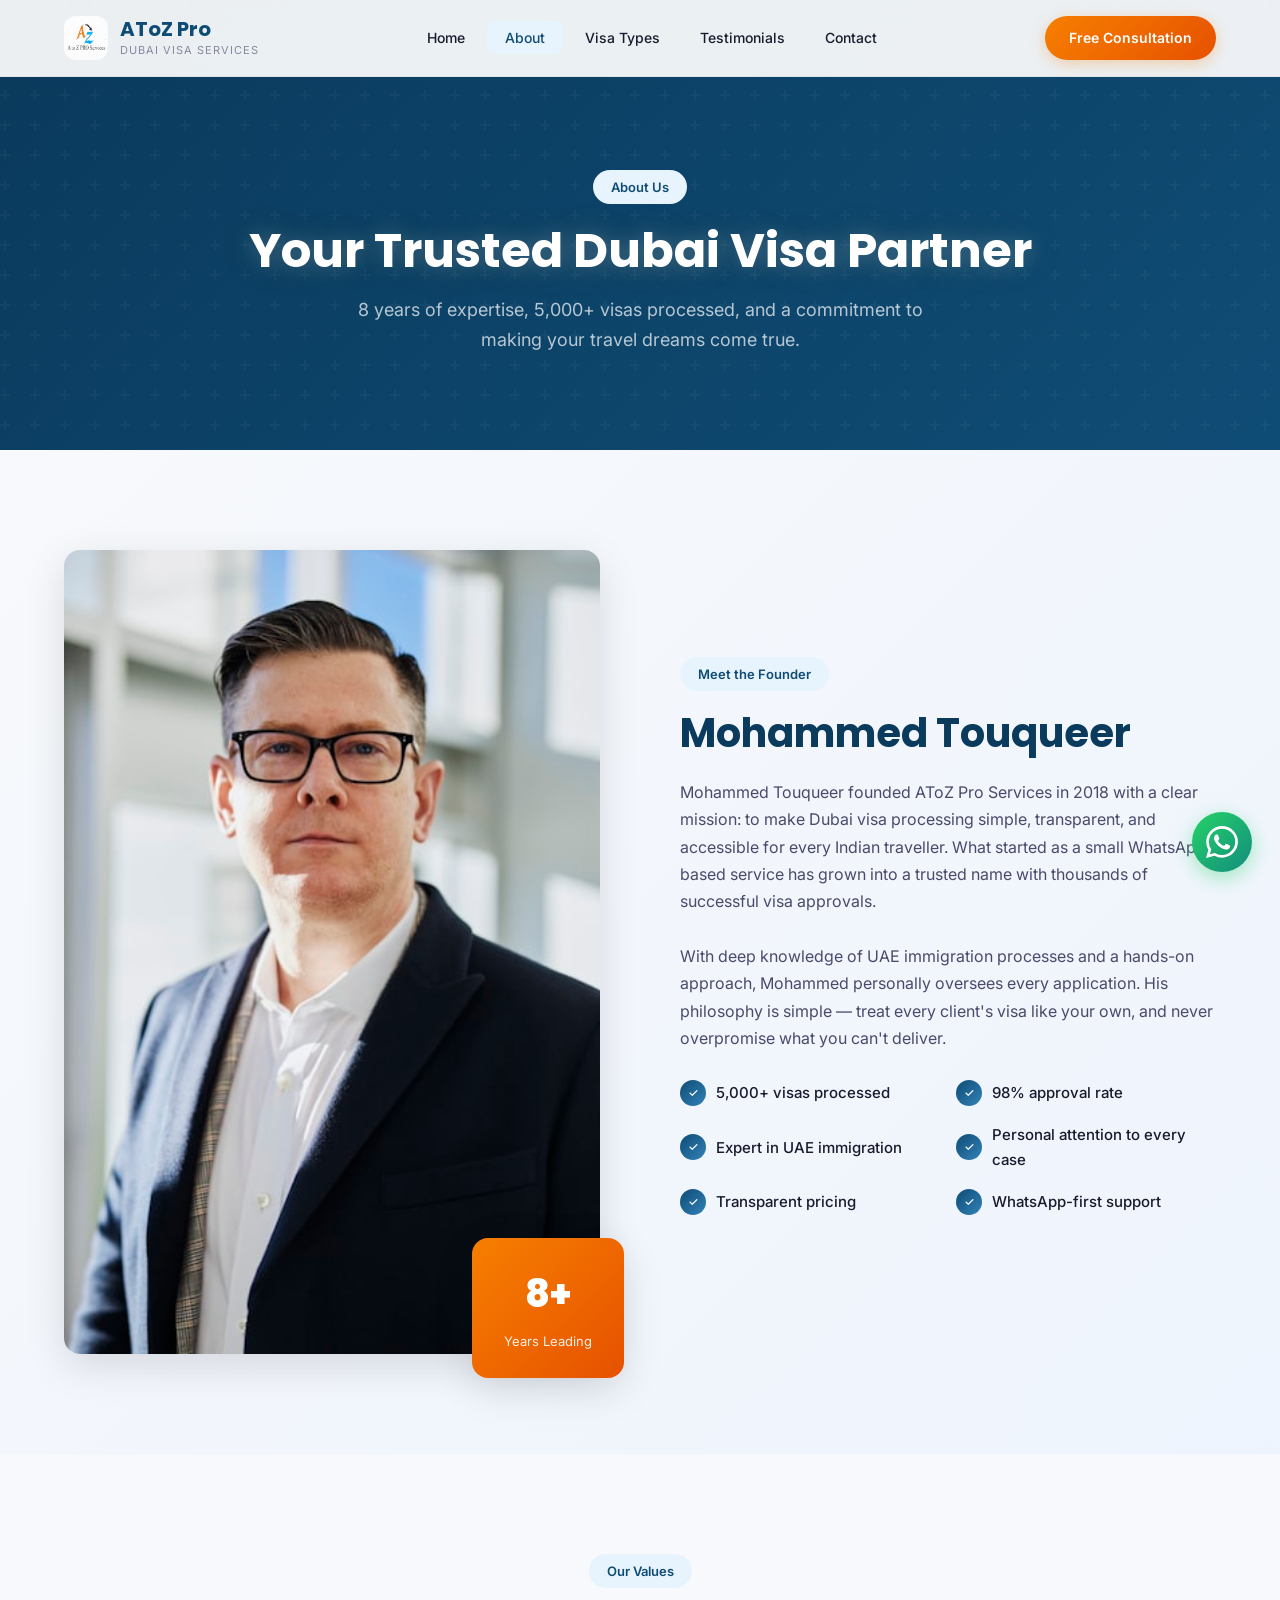
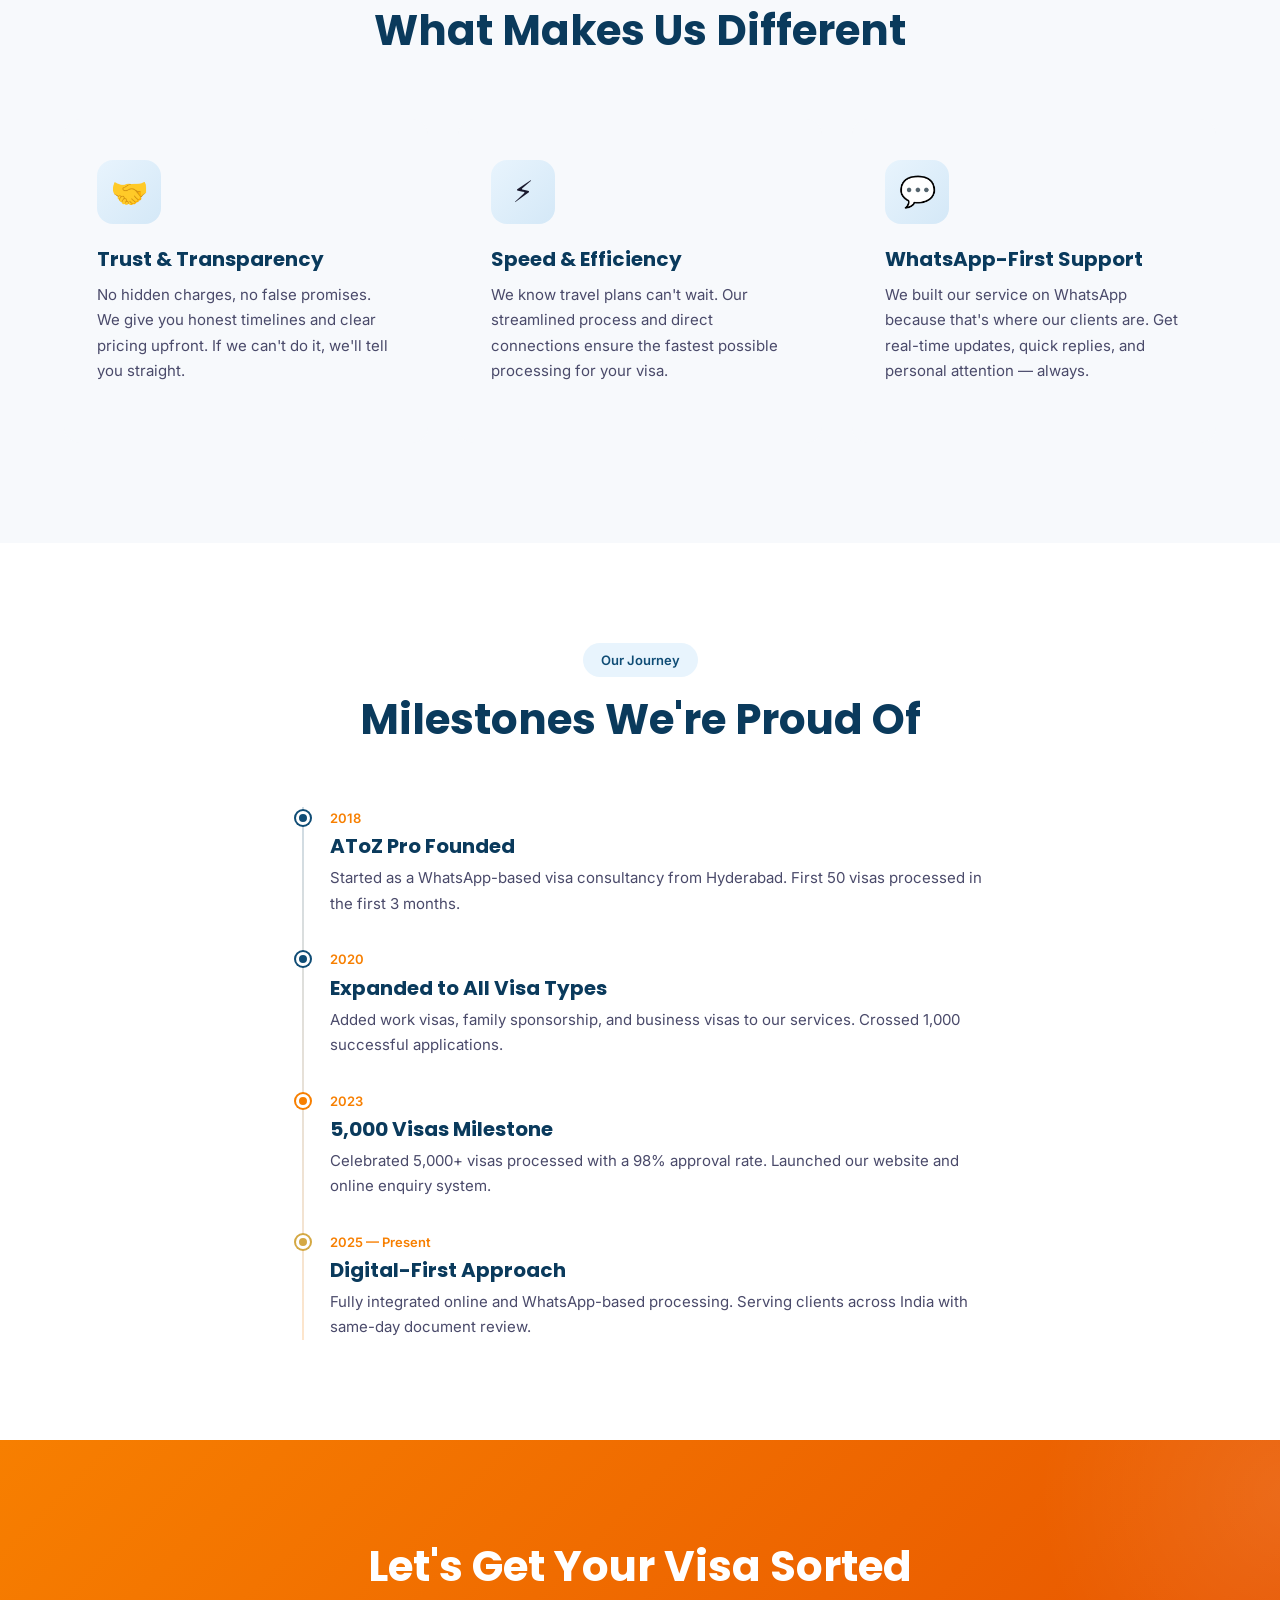
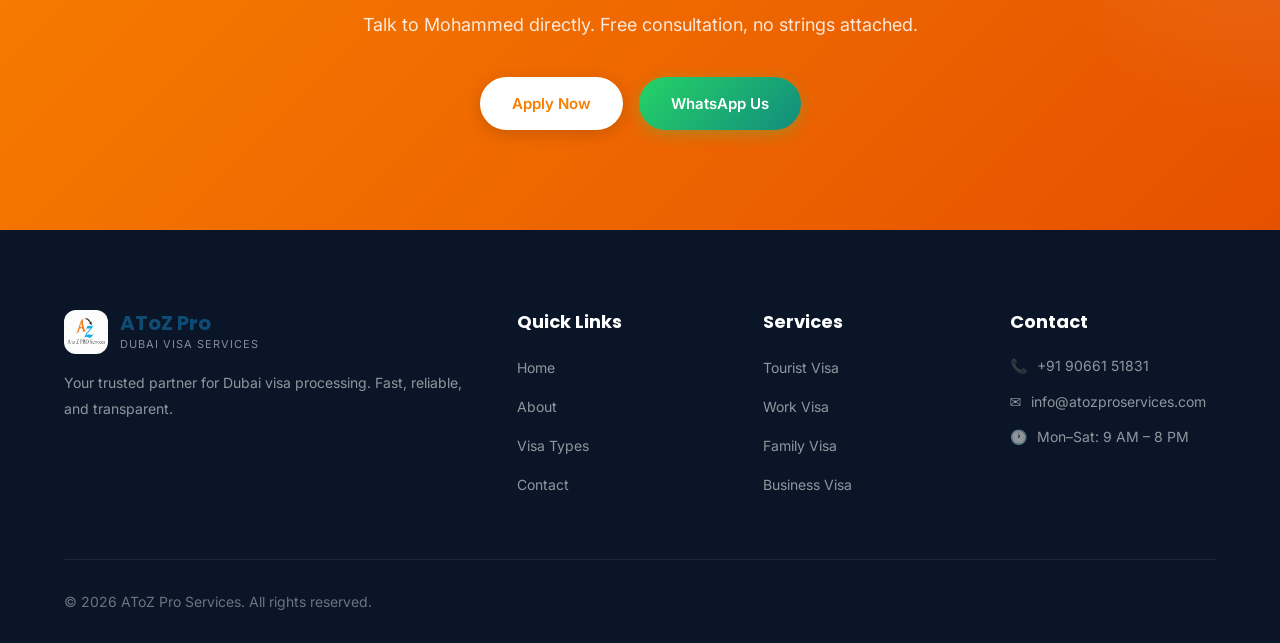
==== commit 2f47a588: "AToZ Pro Services - Complete website with custom images, logo, animations & WhatsApp integration Upd" ====
--- a/about.html
+++ b/about.html
@@ -4,7 +4,7 @@
   <meta charset="UTF-8">
   <meta name="viewport" content="width=device-width, initial-scale=1.0">
   <title>About Us — AToZ Pro Services | Dubai Visa Experts</title>
-  <link rel="icon" type="image/svg+xml" href="img/logo.svg">
+  <link rel="icon" type="image/jpeg" href="img/logo-new.jpg">
   <link rel="preconnect" href="https://fonts.googleapis.com">
   <link rel="preconnect" href="https://fonts.gstatic.com" crossorigin>
   <link href="https://fonts.googleapis.com/css2?family=Inter:wght@400;500;600;700&family=Poppins:wght@600;700;800&display=swap" rel="stylesheet">
@@ -15,7 +15,7 @@
   <nav class="navbar" id="navbar">
     <div class="container nav-inner">
       <a href="index.html" class="logo">
-        <img src="img/logo.svg" alt="AToZ Pro Services" class="logo-img">
+        <img src="img/logo-new.jpg" alt="AToZ Pro Services" class="logo-img">
         <div class="logo-text"><strong>AToZ Pro</strong><small>Dubai Visa Services</small></div>
       </a>
       <ul class="nav-links">
@@ -141,7 +141,7 @@
     <div class="container">
       <div class="footer-grid">
         <div class="footer-brand">
-          <a href="index.html" class="logo" style="color:white;"><img src="img/logo.svg" alt="AToZ Pro Services" class="logo-img"><div class="logo-text"><strong>AToZ Pro</strong><small>Dubai Visa Services</small></div></a>
+          <a href="index.html" class="logo" style="color:white;"><img src="img/logo-new.jpg" alt="AToZ Pro Services" class="logo-img"><div class="logo-text"><strong>AToZ Pro</strong><small>Dubai Visa Services</small></div></a>
           <p>Your trusted partner for Dubai visa processing. Fast, reliable, and transparent.</p>
         </div>
         <div><h4>Quick Links</h4><ul class="footer-links"><li><a href="index.html">Home</a></li><li><a href="about.html">About</a></li><li><a href="services.html">Visa Types</a></li><li><a href="contact.html">Contact</a></li></ul></div>
--- a/css/style.css
+++ b/css/style.css
@@ -314,6 +314,55 @@
   color: var(--primary);
 }
 
+/* ---------- Animated Background Orbs ---------- */
+.hero-bg::before {
+  content: '';
+  position: absolute;
+  top: -50%;
+  right: -20%;
+  width: 600px;
+  height: 600px;
+  background: radial-gradient(circle, rgba(212,168,67,0.08) 0%, transparent 70%);
+  border-radius: 50%;
+  animation: orbFloat 8s ease-in-out infinite;
+  z-index: 1;
+  pointer-events: none;
+}
+
+.hero-bg::after {
+  content: '';
+  position: absolute;
+  bottom: -30%;
+  left: -10%;
+  width: 400px;
+  height: 400px;
+  background: radial-gradient(circle, rgba(247,127,0,0.06) 0%, transparent 70%);
+  border-radius: 50%;
+  animation: orbFloat 10s ease-in-out infinite reverse;
+  z-index: 1;
+  pointer-events: none;
+}
+
+@keyframes orbFloat {
+  0%, 100% { transform: translate(0, 0) scale(1); }
+  33%      { transform: translate(30px, -20px) scale(1.05); }
+  66%      { transform: translate(-20px, 15px) scale(0.95); }
+}
+
+/* CTA orb */
+.cta-section::before {
+  content: '';
+  position: absolute;
+  top: -50%;
+  right: -20%;
+  width: 500px;
+  height: 500px;
+  background: radial-gradient(circle, rgba(255,255,255,0.08) 0%, transparent 70%);
+  border-radius: 50%;
+  animation: orbFloat 8s ease-in-out infinite;
+  pointer-events: none;
+}
+
 /* ---------- Hero ---------- */
 .hero {
   min-height: 100vh;
@@ -1121,6 +1170,8 @@
   margin-bottom: 12px;
   color: var(--white);
   position: relative;
+  text-shadow: 0 0 20px rgba(255,255,255,0.2), 0 0 40px rgba(212,168,67,0.15);
+  animation: heroGlow 3s ease-in-out infinite alternate;
 }
 
 .page-hero p {
@@ -1552,3 +1603,160 @@
     font-size: 30px;
   }
 }
+
+/* ============================================
+   Glowing Text & Background Animations
+   ============================================ */
+
+/* Glow on hero title */
+.hero h1 {
+  text-shadow: 0 0 10px rgba(255,255,255,0.2), 0 0 40px rgba(255,255,255,0.05);
+  animation: heroGlow 3s ease-in-out infinite alternate;
+}
+
+@keyframes heroGlow {
+  from { text-shadow: 0 0 10px rgba(255,255,255,0.2), 0 0 40px rgba(212,168,67,0.1); }
+  to   { text-shadow: 0 0 20px rgba(255,255,255,0.3), 0 0 60px rgba(212,168,67,0.2); }
+}
+
+/* Glow on gold accent text */
+.hero h1 span,
+.section-header h2,
+.why-content h2,
+.service-detail-content h2,
+.testimonial-name {
+  background: linear-gradient(135deg, var(--gold), #f5c842, var(--gold));
+  background-size: 200% auto;
+  -webkit-background-clip: text;
+  background-clip: text;
+  animation: shimmer 4s linear infinite;
+}
+
+.hero h1 span {
+  -webkit-text-fill-color: transparent;
+}
+
+/* Non-hero headings: keep the gradient subtle */
+.section-header h2,
+.why-content h2,
+.service-detail-content h2 {
+  color: var(--primary-dark);
+  background: none;
+  -webkit-text-fill-color: initial;
+  animation: none;
+  transition: text-shadow 0.3s ease;
+}
+
+.section-header h2:hover,
+.why-content h2:hover,
+.service-detail-content h2:hover {
+  text-shadow: 0 0 20px rgba(212,168,67,0.3);
+}
+
+@keyframes shimmer {
+  0%   { background-position: 0% center; }
+  100% { background-position: 200% center; }
+}
+
+/* Glowing card hover effect */
+.service-card,
+.testimonial-card {
+  transition: transform 0.4s ease, box-shadow 0.4s ease, border-color 0.4s ease;
+}
+
+.service-card:hover,
+.testimonial-card:hover {
+  box-shadow: 0 8px 30px rgba(15,76,117,0.12), 0 0 0 1px rgba(212,168,67,0.15);
+  border-color: rgba(212,168,67,0.2);
+}
+
+/* Animated gradient background on CTA */
+.cta-section {
+  background: linear-gradient(135deg, var(--accent) 0%, #e65100 50%, var(--accent) 100%);
+  background-size: 200% 200%;
+  animation: gradientShift 8s ease infinite;
+}
+
+@keyframes gradientShift {
+  0%   { background-position: 0% 50%; }
+  50%  { background-position: 100% 50%; }
+  100% { background-position: 0% 50%; }
+}
+
+/* Animated testimonials background */
+.testimonials {
+  background: linear-gradient(135deg, var(--primary-dark) 0%, #0d2137 50%, var(--primary-dark) 100%);
+  background-size: 200% 200%;
+  animation: testimonialBg 12s ease infinite;
+}
+
+@keyframes testimonialBg {
+  0%   { background-position: 0% 50%; }
+  50%  { background-position: 100% 50%; }
+  100% { background-position: 0% 50%; }
+}
+
+/* Pulse-glow on WhatsApp float */
+.whatsapp-float {
+  animation: whatsAppPulse 2s ease-in-out infinite;
+}
+
+@keyframes whatsAppPulse {
+  0%, 100% { box-shadow: 0 6px 20px rgba(37,211,102,0.4); }
+  50%      { box-shadow: 0 6px 30px rgba(37,211,102,0.6), 0 0 0 10px rgba(37,211,102,0.1); }
+}
+
+/* Subtle float animation on service icons */
+.service-icon {
+  transition: transform 0.4s ease;
+}
+
+.service-card:hover .service-icon {
+  animation: iconBounce 0.6s ease;
+}
+
+@keyframes iconBounce {
+  0%   { transform: scale(1) rotate(0deg); }
+  40%  { transform: scale(1.15) rotate(-5deg); }
+  70%  { transform: scale(1.05) rotate(2deg); }
+  100% { transform: scale(1.1) rotate(-3deg); }
+}
+
+/* Number counter glow on hero stats */
+.hero-stat strong {
+  text-shadow: 0 0 15px rgba(212,168,67,0.4), 0 0 30px rgba(212,168,67,0.1);
+}
+
+/* Navbar brand glow on hover */
+.logo:hover .logo-mark {
+  box-shadow: 0 0 15px rgba(15,76,117,0.4);
+}
+
+.logo:hover .logo-text strong {
+  text-shadow: 0 0 10px rgba(15,76,117,0.2);
+}
+
+/* Page hero animated pattern */
+.page-hero::before {
+  animation: patternSlide 20s linear infinite;
+}
+
+@keyframes patternSlide {
+  0%   { transform: translate(0, 0); }
+  100% { transform: translate(60px, 60px); }
+}
+
+/* Scroll-top button glow */
+.scroll-top {
+  box-shadow: 0 4px 15px rgba(15,76,117,0.3), 0 0 0 0 rgba(15,76,117,0.2);
+  transition: all 0.3s ease, box-shadow 0.5s ease;
+}
+
+.scroll-top.visible {
+  animation: scrollGlow 2s ease-in-out infinite;
+}
+
+@keyframes scrollGlow {
+  0%, 100% { box-shadow: 0 4px 15px rgba(15,76,117,0.3), 0 0 0 0 rgba(15,76,117,0.2); }
+  50%      { box-shadow: 0 4px 25px rgba(15,76,117,0.5), 0 0 12px 4px rgba(15,76,117,0.1); }
+}
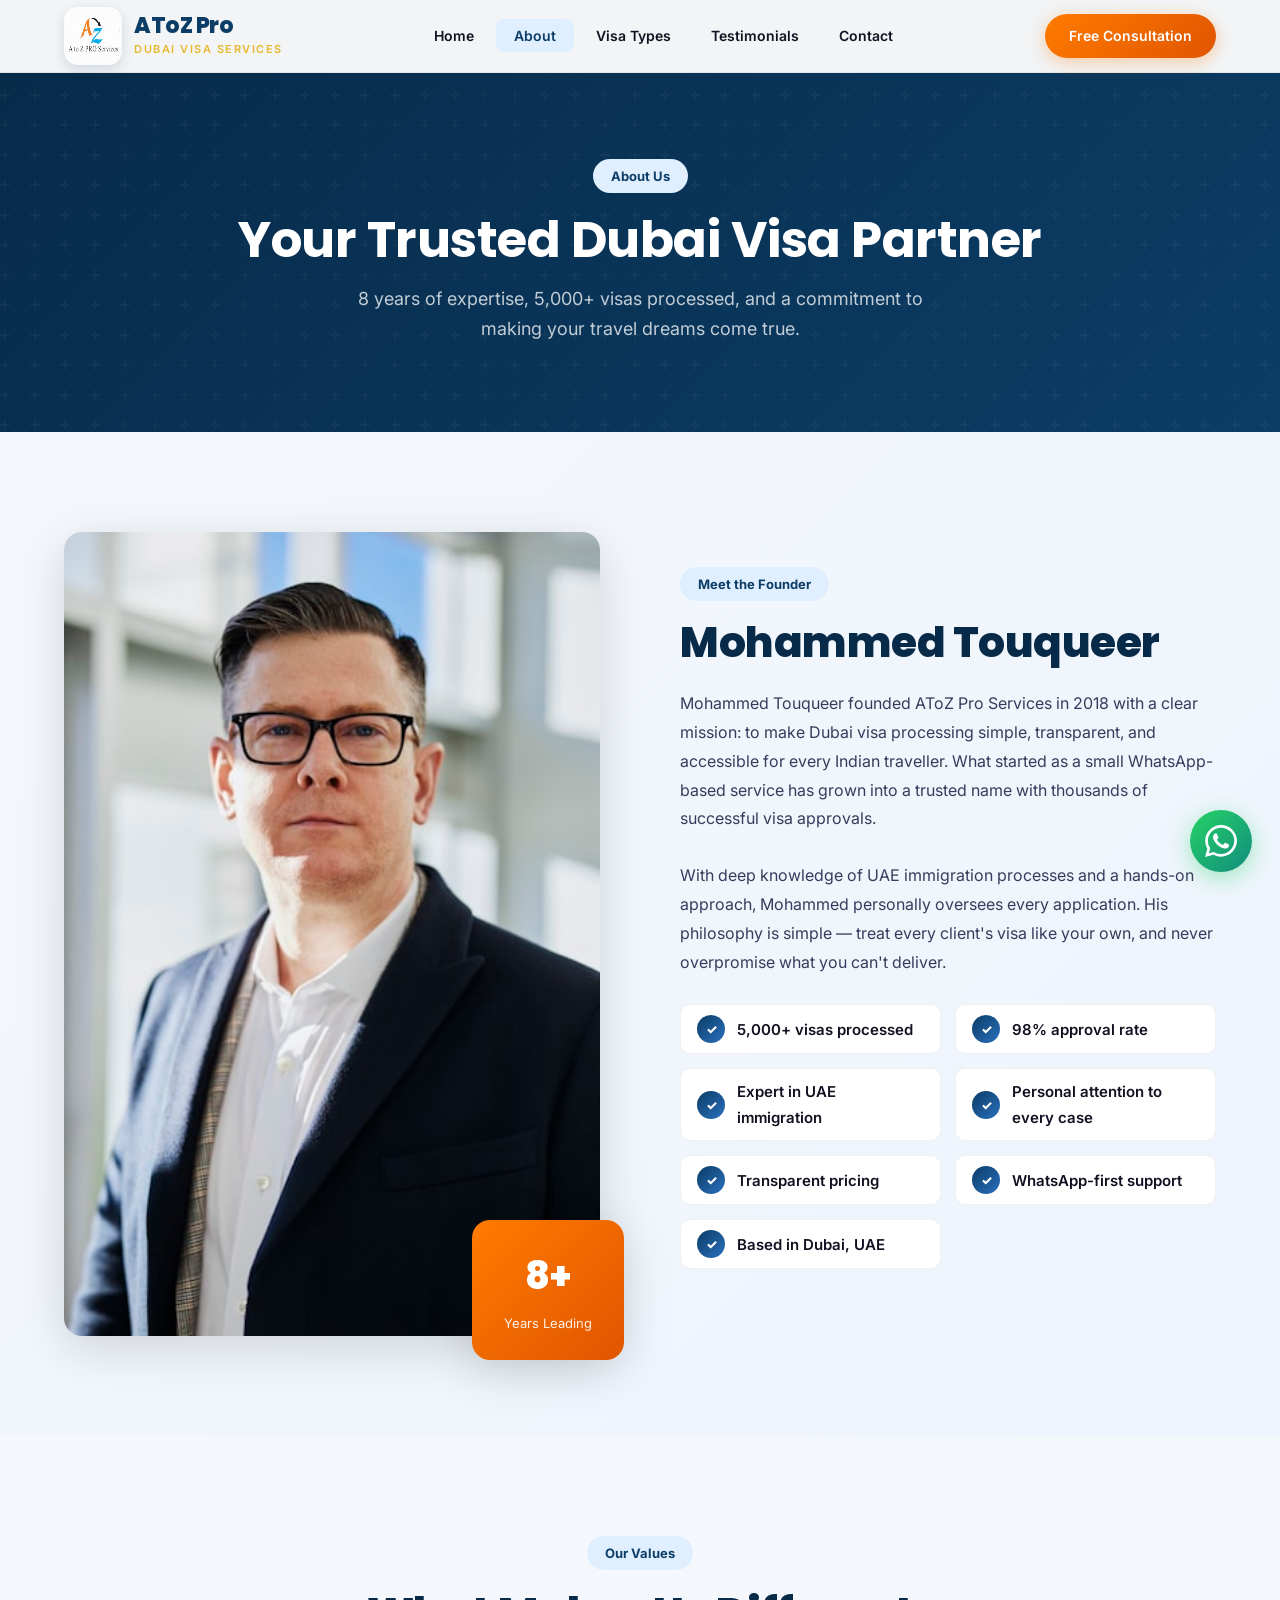
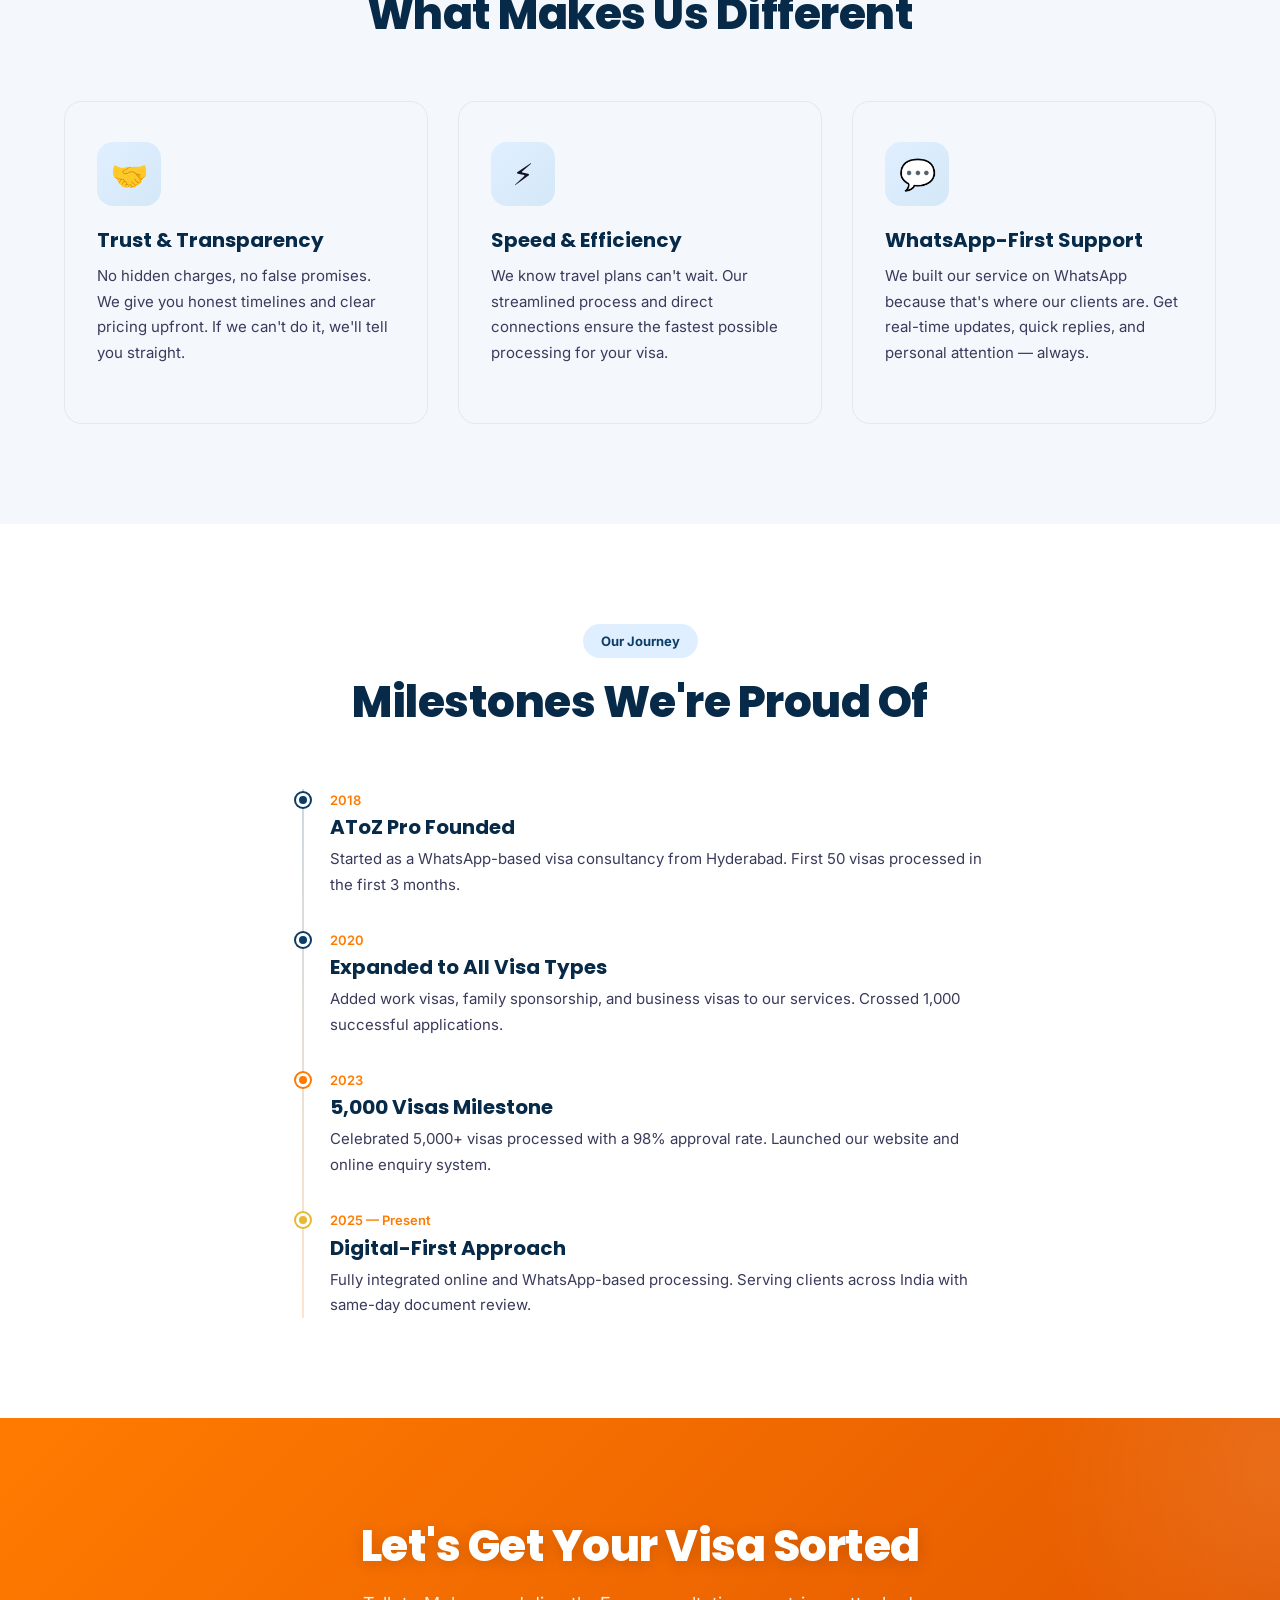
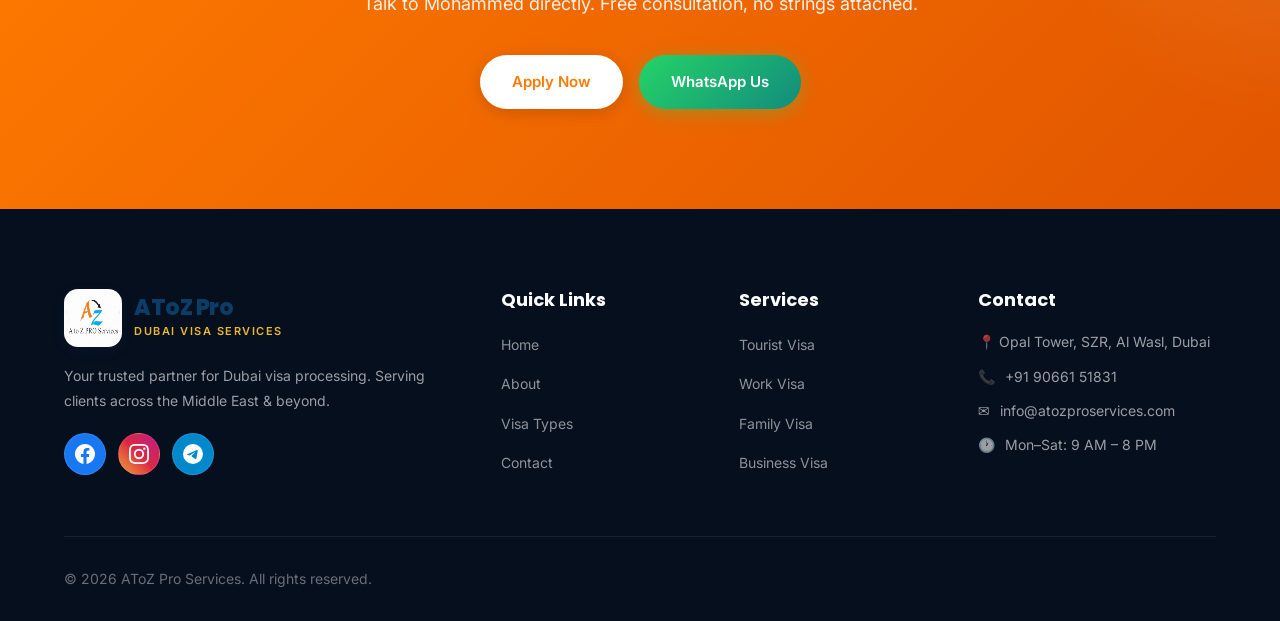
==== commit d7fe672e: "Polished final version: Middle East reviews, Dubai address, social media, enhanced animations Major " ====
--- a/about.html
+++ b/about.html
@@ -59,6 +59,7 @@
           <div class="why-feature">Personal attention to every case</div>
           <div class="why-feature">Transparent pricing</div>
           <div class="why-feature">WhatsApp-first support</div>
+          <div class="why-feature">Based in Dubai, UAE</div>
         </div>
       </div>
     </div>
@@ -142,11 +143,16 @@
       <div class="footer-grid">
         <div class="footer-brand">
           <a href="index.html" class="logo" style="color:white;"><img src="img/logo-new.jpg" alt="AToZ Pro Services" class="logo-img"><div class="logo-text"><strong>AToZ Pro</strong><small>Dubai Visa Services</small></div></a>
-          <p>Your trusted partner for Dubai visa processing. Fast, reliable, and transparent.</p>
+          <p>Your trusted partner for Dubai visa processing. Serving clients across the Middle East & beyond.</p>
+          <div class="footer-social">
+            <a href="#" class="social-icon facebook" aria-label="Facebook"><svg viewBox="0 0 24 24"><path d="M24 12.073c0-6.627-5.373-12-12-12s-12 5.373-12 12c0 5.99 4.388 10.954 10.125 11.854v-8.385H7.078v-3.47h3.047V9.43c0-3.007 1.792-4.669 4.533-4.669 1.312 0 2.686.235 2.686.235v2.953H15.83c-1.491 0-1.956.925-1.956 1.874v2.25h3.328l-.532 3.47h-2.796v8.385C19.612 23.027 24 18.062 24 12.073z"/></svg></a>
+            <a href="#" class="social-icon instagram" aria-label="Instagram"><svg viewBox="0 0 24 24"><path d="M12 2.163c3.204 0 3.584.012 4.85.07 3.252.148 4.771 1.691 4.919 4.919.058 1.265.069 1.645.069 4.849 0 3.205-.012 3.584-.069 4.849-.149 3.225-1.664 4.771-4.919 4.919-1.266.058-1.644.07-4.85.07-3.204 0-3.584-.012-4.849-.07-3.26-.149-4.771-1.699-4.919-4.92-.058-1.265-.07-1.644-.07-4.849 0-3.204.013-3.583.07-4.849.149-3.227 1.664-4.771 4.919-4.919 1.266-.057 1.645-.069 4.849-.069zM12 0C8.741 0 8.333.014 7.053.072 2.695.272.273 2.69.073 7.052.014 8.333 0 8.741 0 12c0 3.259.014 3.668.072 4.948.2 4.358 2.618 6.78 6.98 6.98C8.333 23.986 8.741 24 12 24c3.259 0 3.668-.014 4.948-.072 4.354-.2 6.782-2.618 6.979-6.98.059-1.28.073-1.689.073-4.948 0-3.259-.014-3.667-.072-4.947-.196-4.354-2.617-6.78-6.979-6.98C15.668.014 15.259 0 12 0zm0 5.838a6.162 6.162 0 100 12.324 6.162 6.162 0 000-12.324zM12 16a4 4 0 110-8 4 4 0 010 8zm6.406-11.845a1.44 1.44 0 100 2.881 1.44 1.44 0 000-2.881z"/></svg></a>
+            <a href="#" class="social-icon telegram" aria-label="Telegram"><svg viewBox="0 0 24 24"><path d="M11.944 0A12 12 0 0 0 0 12a12 12 0 0 0 12 12 12 12 0 0 0 12-12A12 12 0 0 0 12 0a12 12 0 0 0-.056 0zm4.962 7.224c.1-.002.321.023.465.14a.506.506 0 0 1 .171.325c.016.093.036.306.02.472-.18 1.898-.962 6.502-1.36 8.627-.168.9-.499 1.201-.82 1.23-.696.065-1.225-.46-1.9-.902-1.056-.693-1.653-1.124-2.678-1.8-1.185-.78-.417-1.21.258-1.91.177-.184 3.247-2.977 3.307-3.23.007-.032.014-.15-.056-.212s-.174-.041-.249-.024c-.106.024-1.793 1.14-5.061 3.345-.479.33-.913.49-1.302.48-.428-.008-1.252-.241-1.865-.44-.752-.245-1.349-.374-1.297-.789.027-.216.325-.437.893-.663 3.498-1.524 5.83-2.529 6.998-3.014 3.332-1.386 4.025-1.627 4.476-1.635z"/></svg></a>
+          </div>
         </div>
         <div><h4>Quick Links</h4><ul class="footer-links"><li><a href="index.html">Home</a></li><li><a href="about.html">About</a></li><li><a href="services.html">Visa Types</a></li><li><a href="contact.html">Contact</a></li></ul></div>
         <div><h4>Services</h4><ul class="footer-links"><li><a href="services.html">Tourist Visa</a></li><li><a href="services.html">Work Visa</a></li><li><a href="services.html">Family Visa</a></li><li><a href="services.html">Business Visa</a></li></ul></div>
-        <div><h4>Contact</h4><div class="footer-contact-item"><span>📞</span> +91 90661 51831</div><div class="footer-contact-item"><span>✉️</span> info@atozproservices.com</div><div class="footer-contact-item"><span>🕐</span> Mon–Sat: 9 AM – 8 PM</div></div>
+        <div><h4>Contact</h4><div class="footer-contact-item">📍 Opal Tower, SZR, Al Wasl, Dubai</div><div class="footer-contact-item"><span>📞</span> +91 90661 51831</div><div class="footer-contact-item"><span>✉️</span> info@atozproservices.com</div><div class="footer-contact-item"><span>🕐</span> Mon–Sat: 9 AM – 8 PM</div></div>
       </div>
       <div class="footer-bottom"><p>© 2026 AToZ Pro Services. All rights reserved.</p></div>
     </div>
--- a/css/style.css
+++ b/css/style.css
@@ -1,5 +1,6 @@
 /* ============================================
    AToZ Pro Services — Dubai Visa Services
+   POLISHED FINAL VERSION
    ============================================ */
 
 *,
@@ -11,25 +12,27 @@
 }
 
 :root {
-  --primary: #0f4c75;
-  --primary-dark: #0a3a5c;
-  --primary-light: #e8f4fd;
-  --secondary: #3282b8;
-  --accent: #f77f00;
-  --accent-light: #fff3e0;
-  --gold: #d4a843;
-  --text: #1a1a2e;
-  --text-light: #4a4a6a;
-  --text-muted: #8888a0;
+  --primary: #0b3d66;
+  --primary-dark: #072a48;
+  --primary-light: #e0efff;
+  --secondary: #2a6fbd;
+  --accent: #ff7b00;
+  --accent-dark: #e05500;
+  --accent-light: #fff4e6;
+  --gold: #e8b830;
+  --gold-light: #ffe082;
+  --text: #111122;
+  --text-light: #3a3a5c;
+  --text-muted: #6b6b8a;
   --bg: #ffffff;
-  --bg-soft: #f7f9fc;
-  --bg-dark: #0a1628;
+  --bg-soft: #f4f8fc;
+  --bg-dark: #060f1e;
   --white: #ffffff;
-  --shadow: 0 4px 20px rgba(0,0,0,0.06);
-  --shadow-lg: 0 12px 40px rgba(0,0,0,0.12);
-  --shadow-xl: 0 20px 60px rgba(0,0,0,0.15);
-  --radius: 16px;
-  --radius-sm: 10px;
+  --shadow: 0 4px 24px rgba(0,0,0,0.07);
+  --shadow-lg: 0 12px 48px rgba(0,0,0,0.14);
+  --shadow-xl: 0 24px 72px rgba(0,0,0,0.18);
+  --radius: 18px;
+  --radius-sm: 12px;
   --font-heading: 'Poppins', 'Segoe UI', system-ui, sans-serif;
   --font-body: 'Inter', 'Segoe UI', system-ui, sans-serif;
 }
@@ -45,11 +48,12 @@
   line-height: 1.7;
   font-size: 16px;
   overflow-x: hidden;
+  -webkit-font-smoothing: antialiased;
 }
 
 h1, h2, h3, h4, h5 {
   font-family: var(--font-heading);
-  line-height: 1.3;
+  line-height: 1.25;
   color: var(--primary-dark);
 }
 
@@ -104,23 +108,23 @@
 .btn-primary {
   background: linear-gradient(135deg, var(--primary), var(--secondary));
   color: var(--white);
-  box-shadow: 0 4px 15px rgba(15,76,117,0.3);
+  box-shadow: 0 4px 18px rgba(11,61,102,0.35);
 }
 
 .btn-primary:hover {
   transform: translateY(-3px);
-  box-shadow: 0 8px 25px rgba(15,76,117,0.4);
+  box-shadow: 0 8px 30px rgba(11,61,102,0.45);
 }
 
 .btn-accent {
-  background: linear-gradient(135deg, var(--accent), #e65100);
+  background: linear-gradient(135deg, var(--accent), var(--accent-dark));
   color: var(--white);
-  box-shadow: 0 4px 15px rgba(247,127,0,0.3);
+  box-shadow: 0 4px 18px rgba(255,123,0,0.35);
 }
 
 .btn-accent:hover {
   transform: translateY(-3px);
-  box-shadow: 0 8px 25px rgba(247,127,0,0.4);
+  box-shadow: 0 8px 30px rgba(255,123,0,0.45);
 }
 
 .btn-outline {
@@ -138,12 +142,12 @@
 .btn-whatsapp {
   background: linear-gradient(135deg, #25d366, #128c7e);
   color: var(--white);
-  box-shadow: 0 4px 15px rgba(37,211,102,0.3);
+  box-shadow: 0 4px 18px rgba(37,211,102,0.35);
 }
 
 .btn-whatsapp:hover {
   transform: translateY(-3px);
-  box-shadow: 0 8px 25px rgba(37,211,102,0.4);
+  box-shadow: 0 8px 30px rgba(37,211,102,0.45);
 }
 
 /* ---------- Navbar ---------- */
@@ -152,9 +156,9 @@
   top: 0;
   width: 100%;
   z-index: 1000;
-  background: rgba(255,255,255,0.92);
+  background: rgba(255,255,255,0.95);
   backdrop-filter: blur(20px);
-  border-bottom: 1px solid rgba(0,0,0,0.05);
+  border-bottom: 1px solid rgba(0,0,0,0.06);
   transition: all 0.3s ease;
 }
 
@@ -166,57 +170,32 @@
   display: flex;
   align-items: center;
   justify-content: space-between;
-  height: 76px;
+  height: 72px;
 }
 
 .logo {
   display: flex;
   align-items: center;
   gap: 12px;
-}
-
-.logo-mark {
-  width: 44px;
-  height: 44px;
-  background: linear-gradient(135deg, var(--primary), var(--secondary));
-  border-radius: 12px;
-  display: flex;
-  align-items: center;
-  justify-content: center;
-  position: relative;
-  overflow: hidden;
-}
-
-.logo-mark::after {
-  content: '';
-  position: absolute;
-  top: -50%;
-  left: -50%;
-  width: 200%;
-  height: 200%;
-  background: linear-gradient(45deg, transparent 40%, rgba(255,255,255,0.15) 50%, transparent 60%);
-  animation: logoShine 3s ease-in-out infinite;
-}
-
-@keyframes logoShine {
-  0%, 100% { transform: translateX(-100%) rotate(45deg); }
-  50% { transform: translateX(100%) rotate(45deg); }
-}
-
-.logo-mark span {
-  font-family: var(--font-heading);
-  font-weight: 800;
-  font-size: 18px;
-  color: white;
-  position: relative;
-  z-index: 1;
+  transition: transform 0.3s ease;
+}
+
+.logo:hover {
+  transform: scale(1.02);
 }
 
 .logo-img {
-  width: 44px;
-  height: 44px;
-  border-radius: 12px;
+  width: 58px;
+  height: 58px;
+  border-radius: 14px;
   flex-shrink: 0;
+  box-shadow: 0 4px 12px rgba(11,61,102,0.15);
+  transition: box-shadow 0.3s ease, transform 0.3s ease;
+}
+
+.logo:hover .logo-img {
+  box-shadow: 0 6px 20px rgba(11,61,102,0.25);
+  transform: scale(1.05);
 }
 
 .logo-text {
@@ -226,17 +205,29 @@
 
 .logo-text strong {
   font-family: var(--font-heading);
-  font-size: 20px;
-  font-weight: 700;
+  font-size: 22px;
+  font-weight: 800;
   color: var(--primary);
   line-height: 1.2;
+  letter-spacing: -0.5px;
+  transition: color 0.3s ease;
+}
+
+.logo:hover .logo-text strong {
+  color: var(--accent);
 }
 
 .logo-text small {
   font-size: 11px;
-  color: var(--text-muted);
-  letter-spacing: 1px;
+  color: var(--gold);
+  font-weight: 600;
+  letter-spacing: 1.5px;
   text-transform: uppercase;
+  transition: color 0.3s ease;
+}
+
+.logo:hover .logo-text small {
+  color: var(--secondary);
 }
 
 .nav-links {
@@ -247,7 +238,7 @@
 
 .nav-links a {
   padding: 8px 18px;
-  font-weight: 500;
+  font-weight: 600;
   font-size: 14px;
   color: var(--text);
   border-radius: 8px;
@@ -287,7 +278,7 @@
 .mobile-nav {
   display: none;
   position: fixed;
-  top: 76px;
+  top: 72px;
   left: 0;
   right: 0;
   background: var(--white);
@@ -304,7 +295,7 @@
   display: block;
   padding: 12px 16px;
   color: var(--text);
-  font-weight: 500;
+  font-weight: 600;
   border-radius: var(--radius-sm);
   transition: all 0.2s;
 }
@@ -314,55 +305,6 @@
   color: var(--primary);
 }
 
-/* ---------- Animated Background Orbs ---------- */
-.hero-bg::before {
-  content: '';
-  position: absolute;
-  top: -50%;
-  right: -20%;
-  width: 600px;
-  height: 600px;
-  background: radial-gradient(circle, rgba(212,168,67,0.08) 0%, transparent 70%);
-  border-radius: 50%;
-  animation: orbFloat 8s ease-in-out infinite;
-  z-index: 1;
-  pointer-events: none;
-}
-
-.hero-bg::after {
-  content: '';
-  position: absolute;
-  bottom: -30%;
-  left: -10%;
-  width: 400px;
-  height: 400px;
-  background: radial-gradient(circle, rgba(247,127,0,0.06) 0%, transparent 70%);
-  border-radius: 50%;
-  animation: orbFloat 10s ease-in-out infinite reverse;
-  z-index: 1;
-  pointer-events: none;
-}
-
-@keyframes orbFloat {
-  0%, 100% { transform: translate(0, 0) scale(1); }
-  33%      { transform: translate(30px, -20px) scale(1.05); }
-  66%      { transform: translate(-20px, 15px) scale(0.95); }
-}
-
-/* CTA orb */
-.cta-section::before {
-  content: '';
-  position: absolute;
-  top: -50%;
-  right: -20%;
-  width: 500px;
-  height: 500px;
-  background: radial-gradient(circle, rgba(255,255,255,0.08) 0%, transparent 70%);
-  border-radius: 50%;
-  animation: orbFloat 8s ease-in-out infinite;
-  pointer-events: none;
-}
-
 /* ---------- Hero ---------- */
 .hero {
   min-height: 100vh;
@@ -370,7 +312,7 @@
   align-items: center;
   position: relative;
   overflow: hidden;
-  padding-top: 76px;
+  padding-top: 72px;
 }
 
 .hero-bg {
@@ -385,11 +327,16 @@
   object-fit: cover;
 }
 
-.hero-bg::after {
+.hero-bg::before {
   content: '';
   position: absolute;
   inset: 0;
-  background: linear-gradient(135deg, rgba(10,22,40,0.88) 0%, rgba(15,76,117,0.75) 50%, rgba(10,22,40,0.85) 100%);
+  background: linear-gradient(135deg, rgba(6,15,30,0.92) 0%, rgba(11,61,102,0.80) 50%, rgba(6,15,30,0.88) 100%);
+  z-index: 1;
+}
+
+.hero-bg::after {
+  content: none;
 }
 
 .hero-particles {
@@ -405,10 +352,10 @@
   height: 6px;
   background: rgba(255,255,255,0.15);
   border-radius: 50%;
-  animation: float linear infinite;
-}
-
-@keyframes float {
+  animation: particleFloat linear infinite;
+}
+
+@keyframes particleFloat {
   0% { transform: translateY(100vh) rotate(0deg); opacity: 0; }
   10% { opacity: 1; }
   90% { opacity: 1; }
@@ -435,15 +382,15 @@
   display: inline-flex;
   align-items: center;
   gap: 8px;
-  background: rgba(255,255,255,0.12);
-  backdrop-filter: blur(10px);
+  background: rgba(255,255,255,0.1);
+  backdrop-filter: blur(12px);
   color: var(--gold);
   padding: 8px 20px;
   border-radius: 50px;
   font-size: 13px;
-  font-weight: 600;
+  font-weight: 700;
   margin-bottom: 24px;
-  border: 1px solid rgba(255,255,255,0.1);
+  border: 1px solid rgba(232,184,48,0.25);
   animation: fadeInUp 0.8s ease;
 }
 
@@ -453,26 +400,32 @@
 }
 
 .hero h1 {
-  font-size: 54px;
+  font-size: 58px;
   font-weight: 800;
   margin-bottom: 20px;
   color: var(--white);
   animation: fadeInUp 0.8s ease 0.1s both;
+  text-shadow: 0 2px 20px rgba(0,0,0,0.3);
+  letter-spacing: -1px;
 }
 
 .hero h1 span {
-  background: linear-gradient(135deg, var(--gold), #f5c842);
+  background: linear-gradient(135deg, var(--gold), #ffe082, var(--gold));
+  background-size: 200% auto;
   -webkit-background-clip: text;
   -webkit-text-fill-color: transparent;
   background-clip: text;
+  animation: shimmer 3s linear infinite;
 }
 
 .hero-text {
   font-size: 18px;
-  color: rgba(255,255,255,0.75);
+  color: rgba(255,255,255,0.8);
   margin-bottom: 36px;
   max-width: 520px;
+  font-weight: 400;
   animation: fadeInUp 0.8s ease 0.2s both;
+  line-height: 1.8;
 }
 
 .hero-actions {
@@ -482,6 +435,7 @@
   animation: fadeInUp 0.8s ease 0.3s both;
 }
 
+/* ── Hero Stats — High Contrast + Breathing Effect ── */
 .hero-stats {
   display: flex;
   gap: 40px;
@@ -496,14 +450,33 @@
 .hero-stat strong {
   display: block;
   font-family: var(--font-heading);
-  font-size: 32px;
+  font-size: 38px;
   font-weight: 800;
   color: var(--gold);
+  text-shadow: 0 0 20px rgba(232,184,48,0.4), 0 0 40px rgba(232,184,48,0.1);
+  animation: statPulse 3s ease-in-out infinite;
+}
+
+.hero-stat:nth-child(2) strong { animation-delay: 0.5s; }
+.hero-stat:nth-child(3) strong { animation-delay: 1s; }
+
+@keyframes statPulse {
+  0%, 100% {
+    color: var(--gold);
+    text-shadow: 0 0 20px rgba(232,184,48,0.3), 0 0 40px rgba(232,184,48,0.08);
+    transform: scale(1);
+  }
+  50% {
+    color: #ffe082;
+    text-shadow: 0 0 30px rgba(232,184,48,0.5), 0 0 60px rgba(232,184,48,0.15);
+    transform: scale(1.04);
+  }
 }
 
 .hero-stat span {
   font-size: 13px;
-  color: rgba(255,255,255,0.6);
+  color: rgba(255,255,255,0.7);
+  font-weight: 600;
 }
 
 /* Hero Form Card */
@@ -545,10 +518,10 @@
 
 .form-group label {
   display: block;
-  font-weight: 600;
+  font-weight: 700;
   font-size: 13px;
   color: var(--text);
-  margin-bottom: 5px;
+  margin-bottom: 6px;
 }
 
 .form-group input,
@@ -556,11 +529,11 @@
 .form-group textarea {
   width: 100%;
   padding: 13px 16px;
-  border: 2px solid rgba(0,0,0,0.07);
+  border: 2px solid rgba(0,0,0,0.08);
   border-radius: var(--radius-sm);
   font-family: var(--font-body);
   font-size: 14px;
-  transition: all 0.25s ease;
+  transition: all 0.3s ease;
   background: var(--bg-soft);
 }
 
@@ -568,9 +541,9 @@
 .form-group select:focus,
 .form-group textarea:focus {
   outline: none;
-  border-color: var(--primary);
+  border-color: var(--secondary);
   background: var(--white);
-  box-shadow: 0 0 0 4px rgba(15,76,117,0.08);
+  box-shadow: 0 0 0 4px rgba(42,111,189,0.1);
 }
 
 .form-group textarea {
@@ -600,7 +573,7 @@
   background: #e8f5e9;
   border-radius: var(--radius-sm);
   color: #1b5e20;
-  font-weight: 600;
+  font-weight: 700;
   font-size: 14px;
   transition: all 0.25s ease;
 }
@@ -625,13 +598,15 @@
   padding: 6px 18px;
   border-radius: 50px;
   font-size: 13px;
-  font-weight: 600;
+  font-weight: 700;
   margin-bottom: 16px;
 }
 
 .section-header h2 {
-  font-size: 42px;
+  font-size: 44px;
   margin-bottom: 14px;
+  font-weight: 800;
+  letter-spacing: -0.5px;
 }
 
 .section-header p {
@@ -658,7 +633,7 @@
   border-radius: var(--radius);
   padding: 40px 32px;
   transition: all 0.4s cubic-bezier(0.25, 0.46, 0.45, 0.94);
-  border: 1px solid transparent;
+  border: 1px solid rgba(0,0,0,0.06);
   position: relative;
   overflow: hidden;
 }
@@ -676,7 +651,7 @@
 }
 
 .service-card:hover {
-  border-color: rgba(15,76,117,0.1);
+  border-color: rgba(11,61,102,0.12);
   box-shadow: var(--shadow-lg);
   transform: translateY(-8px);
 }
@@ -699,12 +674,20 @@
 }
 
 .service-card:hover .service-icon {
-  transform: scale(1.1) rotate(-3deg);
+  animation: iconBounce 0.6s ease;
+}
+
+@keyframes iconBounce {
+  0%   { transform: scale(1) rotate(0deg); }
+  40%  { transform: scale(1.15) rotate(-5deg); }
+  70%  { transform: scale(1.05) rotate(2deg); }
+  100% { transform: scale(1.1) rotate(-3deg); }
 }
 
 .service-card h3 {
   font-size: 20px;
   margin-bottom: 10px;
+  font-weight: 700;
 }
 
 .service-card p {
@@ -715,7 +698,7 @@
 
 .service-link {
   color: var(--primary);
-  font-weight: 600;
+  font-weight: 700;
   font-size: 14px;
   display: inline-flex;
   align-items: center;
@@ -754,7 +737,7 @@
   position: absolute;
   bottom: -24px;
   right: -24px;
-  background: linear-gradient(135deg, var(--accent), #e65100);
+  background: linear-gradient(135deg, var(--accent), var(--accent-dark));
   color: var(--white);
   border-radius: var(--radius);
   padding: 24px 32px;
@@ -767,6 +750,7 @@
   font-family: var(--font-heading);
   font-size: 38px;
   font-weight: 800;
+  color: var(--white);
 }
 
 .why-img-badge span {
@@ -775,43 +759,96 @@
 }
 
 .why-content h2 {
-  font-size: 40px;
+  font-size: 42px;
   margin-bottom: 20px;
+  font-weight: 800;
+  letter-spacing: -0.5px;
 }
 
 .why-content > p {
   color: var(--text-light);
   margin-bottom: 28px;
   font-size: 16px;
-}
-
+  line-height: 1.8;
+}
+
+/* ── Breathing Bullet Points ── */
 .why-features {
   display: grid;
   grid-template-columns: 1fr 1fr;
-  gap: 16px;
+  gap: 14px;
   margin-bottom: 32px;
 }
 
 .why-feature {
   display: flex;
   align-items: center;
-  gap: 10px;
-  font-weight: 500;
+  gap: 12px;
+  font-weight: 600;
   font-size: 15px;
+  padding: 10px 16px;
+  border-radius: 10px;
+  background: var(--white);
+  border: 1px solid rgba(0,0,0,0.06);
+  transition: all 0.4s ease;
+}
+
+.why-feature:hover {
+  transform: translateX(4px);
+  box-shadow: var(--shadow);
 }
 
 .why-feature::before {
   content: '✓';
-  width: 26px;
-  height: 26px;
+  width: 28px;
+  height: 28px;
   background: linear-gradient(135deg, var(--primary), var(--secondary));
   color: white;
   border-radius: 50%;
   display: flex;
   align-items: center;
   justify-content: center;
-  font-size: 12px;
+  font-size: 13px;
+  font-weight: 800;
   flex-shrink: 0;
+  animation: bulletBreathe 3s ease-in-out infinite;
+  transition: background 0.4s ease;
+}
+
+/* Staggered breathing with color shifts */
+.why-feature:nth-child(1)::before { animation-delay: 0s; }
+.why-feature:nth-child(2)::before { animation-delay: 0.4s; animation-name: bulletBreathe2; }
+.why-feature:nth-child(3)::before { animation-delay: 0.8s; }
+.why-feature:nth-child(4)::before { animation-delay: 1.2s; animation-name: bulletBreathe2; }
+.why-feature:nth-child(5)::before { animation-delay: 1.6s; }
+.why-feature:nth-child(6)::before { animation-delay: 2s; animation-name: bulletBreathe2; }
+.why-feature:nth-child(7)::before { animation-delay: 0.6s; }
+.why-feature:nth-child(8)::before { animation-delay: 1.4s; animation-name: bulletBreathe2; }
+
+@keyframes bulletBreathe {
+  0%, 100% {
+    background: linear-gradient(135deg, var(--primary), var(--secondary));
+    box-shadow: 0 0 0 0 rgba(42,111,189,0.2);
+    transform: scale(1);
+  }
+  50% {
+    background: linear-gradient(135deg, var(--accent), var(--gold));
+    box-shadow: 0 0 12px 2px rgba(255,123,0,0.2);
+    transform: scale(1.15);
+  }
+}
+
+@keyframes bulletBreathe2 {
+  0%, 100% {
+    background: linear-gradient(135deg, var(--secondary), var(--accent));
+    box-shadow: 0 0 0 0 rgba(255,123,0,0.2);
+    transform: scale(1);
+  }
+  50% {
+    background: linear-gradient(135deg, var(--gold), var(--primary));
+    box-shadow: 0 0 12px 2px rgba(232,184,48,0.25);
+    transform: scale(1.15);
+  }
 }
 
 /* ---------- Process ---------- */
@@ -835,7 +872,7 @@
   right: 12%;
   height: 2px;
   background: linear-gradient(90deg, var(--primary), var(--accent));
-  opacity: 0.15;
+  opacity: 0.2;
 }
 
 .process-step {
@@ -858,17 +895,18 @@
   margin: 0 auto 20px;
   position: relative;
   z-index: 1;
-  box-shadow: 0 8px 25px rgba(15,76,117,0.25);
+  box-shadow: 0 8px 28px rgba(11,61,102,0.3);
   transition: transform 0.3s ease;
 }
 
 .process-step:hover .process-number {
-  transform: scale(1.1);
+  transform: scale(1.12) rotate(8deg);
 }
 
 .process-step h3 {
   font-size: 18px;
   margin-bottom: 8px;
+  font-weight: 700;
 }
 
 .process-step p {
@@ -879,9 +917,17 @@
 /* ---------- Testimonials ---------- */
 .testimonials {
   padding: 100px 0;
-  background: linear-gradient(135deg, var(--primary-dark) 0%, #0d2137 100%);
+  background: linear-gradient(135deg, var(--primary-dark) 0%, #091a2e 100%);
   position: relative;
   overflow: hidden;
+  background-size: 200% 200%;
+  animation: testimonialBg 12s ease infinite;
+}
+
+@keyframes testimonialBg {
+  0%   { background-position: 0% 50%; }
+  50%  { background-position: 100% 50%; }
+  100% { background-position: 0% 50%; }
 }
 
 .testimonials::before {
@@ -900,25 +946,7 @@
 }
 
 .testimonials .section-header p {
-  color: rgba(255,255,255,0.6);
-}
-
-/* Standalone testimonials page — dark text on white bg */
-.testimonials-page .testimonial-card {
-  background: var(--bg-soft);
-  border: 1px solid rgba(0,0,0,0.08);
-}
-
-.testimonials-page .testimonial-text {
-  color: var(--text-light);
-}
-
-.testimonials-page .testimonial-name {
-  color: var(--primary-dark);
-}
-
-.testimonials-page .testimonial-role {
-  color: var(--text-muted);
+  color: rgba(255,255,255,0.65);
 }
 
 .testimonials-page .section-header h2 {
@@ -932,7 +960,7 @@
 .testimonials-grid {
   display: grid;
   grid-template-columns: repeat(3, 1fr);
-  gap: 30px;
+  gap: 28px;
 }
 
 .testimonial-card {
@@ -940,7 +968,7 @@
   backdrop-filter: blur(10px);
   border: 1px solid rgba(255,255,255,0.08);
   border-radius: var(--radius);
-  padding: 36px;
+  padding: 34px;
   transition: all 0.4s ease;
 }
 
@@ -948,6 +976,16 @@
   background: rgba(255,255,255,0.1);
   transform: translateY(-6px);
   box-shadow: 0 12px 40px rgba(0,0,0,0.2);
+}
+
+/* Light variant for testimonials page */
+.testimonials-page .testimonial-card {
+  background: var(--bg-soft);
+  border: 1px solid rgba(0,0,0,0.06);
+}
+
+.testimonials-page .testimonial-card:hover {
+  background: var(--white);
 }
 
 .testimonial-stars {
@@ -959,10 +997,14 @@
 
 .testimonial-text {
   font-size: 15px;
-  color: rgba(255,255,255,0.8);
+  color: rgba(255,255,255,0.85);
   font-style: italic;
   margin-bottom: 24px;
   line-height: 1.8;
+}
+
+.testimonials-page .testimonial-text {
+  color: var(--text-light);
 }
 
 .testimonial-author {
@@ -976,7 +1018,11 @@
   height: 48px;
   border-radius: 50%;
   object-fit: cover;
-  border: 2px solid rgba(255,255,255,0.15);
+  border: 2px solid rgba(232,184,48,0.3);
+}
+
+.testimonials-page .testimonial-author img {
+  border-color: rgba(42,111,189,0.2);
 }
 
 .testimonial-name {
@@ -985,18 +1031,54 @@
   color: var(--white);
 }
 
+.testimonials-page .testimonial-name {
+  color: var(--primary-dark);
+}
+
 .testimonial-role {
-  font-size: 13px;
-  color: rgba(255,255,255,0.5);
+  font-size: 12px;
+  color: rgba(255,255,255,0.55);
+  font-weight: 500;
+}
+
+.testimonials-page .testimonial-role {
+  color: var(--text-muted);
+}
+
+/* Country flag badges */
+.country-flag {
+  display: inline-flex;
+  align-items: center;
+  gap: 6px;
+  padding: 3px 10px;
+  background: rgba(255,255,255,0.08);
+  border-radius: 20px;
+  font-size: 11px;
+  color: var(--gold-light);
+  font-weight: 600;
+  margin-top: 4px;
+}
+
+.testimonials-page .country-flag {
+  background: var(--primary-light);
+  color: var(--primary);
 }
 
 /* ---------- CTA Section ---------- */
 .cta-section {
   padding: 100px 0;
-  background: linear-gradient(135deg, var(--accent) 0%, #e65100 100%);
+  background: linear-gradient(135deg, var(--accent) 0%, var(--accent-dark) 50%, var(--accent) 100%);
   text-align: center;
   position: relative;
   overflow: hidden;
+  background-size: 200% 200%;
+  animation: gradientShift 8s ease infinite;
+}
+
+@keyframes gradientShift {
+  0%   { background-position: 0% 50%; }
+  50%  { background-position: 100% 50%; }
+  100% { background-position: 0% 50%; }
 }
 
 .cta-section::before {
@@ -1008,17 +1090,28 @@
   height: 500px;
   background: radial-gradient(circle, rgba(255,255,255,0.1) 0%, transparent 70%);
   border-radius: 50%;
+  animation: orbFloat 8s ease-in-out infinite;
+  pointer-events: none;
+}
+
+@keyframes orbFloat {
+  0%, 100% { transform: translate(0, 0) scale(1); }
+  33%      { transform: translate(30px, -20px) scale(1.05); }
+  66%      { transform: translate(-20px, 15px) scale(0.95); }
 }
 
 .cta-section h2 {
   color: var(--white);
-  font-size: 42px;
+  font-size: 44px;
   margin-bottom: 16px;
   position: relative;
+  font-weight: 800;
+  letter-spacing: -0.5px;
+  text-shadow: 0 2px 16px rgba(0,0,0,0.15);
 }
 
 .cta-section p {
-  color: rgba(255,255,255,0.85);
+  color: rgba(255,255,255,0.9);
   font-size: 18px;
   margin-bottom: 36px;
   max-width: 600px;
@@ -1054,13 +1147,13 @@
 
 .footer-grid {
   display: grid;
-  grid-template-columns: 2fr 1fr 1fr 1fr;
+  grid-template-columns: 2fr 1fr 1fr 1.2fr;
   gap: 40px;
   margin-bottom: 60px;
 }
 
 .footer-brand p {
-  color: rgba(255,255,255,0.55);
+  color: rgba(255,255,255,0.6);
   font-size: 14px;
   margin-top: 16px;
   line-height: 1.8;
@@ -1070,6 +1163,7 @@
   color: var(--white);
   font-size: 18px;
   margin-bottom: 20px;
+  font-weight: 700;
 }
 
 .footer-links {
@@ -1092,10 +1186,56 @@
 .footer-contact-item {
   display: flex;
   gap: 10px;
-  color: rgba(255,255,255,0.55);
+  color: rgba(255,255,255,0.6);
   font-size: 14px;
   margin-bottom: 12px;
-}
+  line-height: 1.6;
+}
+
+.footer-contact-item a {
+  color: rgba(255,255,255,0.6);
+  transition: color 0.2s;
+}
+
+.footer-contact-item a:hover {
+  color: var(--gold);
+}
+
+/* ── Social Media Icons ── */
+.footer-social {
+  display: flex;
+  gap: 12px;
+  margin-top: 20px;
+}
+
+.social-icon {
+  width: 42px;
+  height: 42px;
+  border-radius: 50%;
+  display: flex;
+  align-items: center;
+  justify-content: center;
+  transition: all 0.3s ease;
+  border: 1px solid rgba(255,255,255,0.12);
+}
+
+.social-icon:hover {
+  transform: translateY(-4px) scale(1.1);
+  box-shadow: 0 6px 20px rgba(0,0,0,0.3);
+}
+
+.social-icon svg {
+  width: 20px;
+  height: 20px;
+  fill: white;
+}
+
+.social-icon.facebook { background: #1877f2; }
+.social-icon.facebook:hover { background: #0d65d9; }
+.social-icon.instagram { background: linear-gradient(45deg, #f09433, #e6683c, #dc2743, #cc2366, #bc1888); }
+.social-icon.instagram:hover { filter: brightness(1.2); }
+.social-icon.telegram { background: #0088cc; }
+.social-icon.telegram:hover { background: #006da3; }
 
 .footer-bottom {
   border-top: 1px solid rgba(255,255,255,0.08);
@@ -1112,27 +1252,27 @@
   color: rgba(255,255,255,0.4);
 }
 
-/* ---------- WhatsApp Floating Button ---------- */
+/* ---------- WhatsApp Float ---------- */
 .whatsapp-float {
   position: fixed;
   bottom: 28px;
   right: 28px;
   z-index: 999;
-  width: 60px;
-  height: 60px;
+  width: 62px;
+  height: 62px;
   background: linear-gradient(135deg, #25d366, #128c7e);
   border-radius: 50%;
   display: flex;
   align-items: center;
   justify-content: center;
-  box-shadow: 0 6px 20px rgba(37,211,102,0.4);
+  box-shadow: 0 6px 24px rgba(37,211,102,0.4);
   transition: all 0.3s ease;
-  animation: pulse 2s ease-in-out infinite;
+  animation: whatsAppPulse 2s ease-in-out infinite;
 }
 
 .whatsapp-float:hover {
-  transform: scale(1.1);
-  box-shadow: 0 8px 30px rgba(37,211,102,0.5);
+  transform: scale(1.12);
+  box-shadow: 0 8px 32px rgba(37,211,102,0.55);
 }
 
 .whatsapp-float svg {
@@ -1141,18 +1281,18 @@
   fill: white;
 }
 
-@keyframes pulse {
-  0%, 100% { box-shadow: 0 6px 20px rgba(37,211,102,0.4); }
-  50% { box-shadow: 0 6px 30px rgba(37,211,102,0.6), 0 0 0 8px rgba(37,211,102,0.1); }
+@keyframes whatsAppPulse {
+  0%, 100% { box-shadow: 0 6px 24px rgba(37,211,102,0.4); }
+  50%      { box-shadow: 0 6px 34px rgba(37,211,102,0.6), 0 0 0 12px rgba(37,211,102,0.08); }
 }
 
 /* ---------- Page Hero ---------- */
 .page-hero {
-  min-height: 50vh;
+  min-height: 48vh;
   display: flex;
   align-items: center;
   background: linear-gradient(135deg, var(--primary-dark), var(--primary));
-  padding-top: 76px;
+  padding-top: 72px;
   text-align: center;
   position: relative;
   overflow: hidden;
@@ -1163,20 +1303,25 @@
   position: absolute;
   inset: 0;
   background: url("data:image/svg+xml,%3Csvg width='60' height='60' viewBox='0 0 60 60' xmlns='http://www.w3.org/2000/svg'%3E%3Cg fill='none' fill-rule='evenodd'%3E%3Cg fill='%23ffffff' fill-opacity='0.03'%3E%3Cpath d='M36 34v-4h-2v4h-4v2h4v4h2v-4h4v-2h-4zm0-30V0h-2v4h-4v2h4v4h2V6h4V4h-4zM6 34v-4H4v4H0v2h4v4h2v-4h4v-2H6zM6 4V0H4v4H0v2h4v4h2V6h4V4H6z'/%3E%3C/g%3E%3C/g%3E%3C/svg%3E");
+  animation: patternSlide 20s linear infinite;
+}
+
+@keyframes patternSlide {
+  0%   { transform: translate(0, 0); }
+  100% { transform: translate(60px, 60px); }
 }
 
 .page-hero h1 {
-  font-size: 48px;
+  font-size: 50px;
   margin-bottom: 12px;
   color: var(--white);
   position: relative;
-  text-shadow: 0 0 20px rgba(255,255,255,0.2), 0 0 40px rgba(212,168,67,0.15);
-  animation: heroGlow 3s ease-in-out infinite alternate;
+  letter-spacing: -0.5px;
 }
 
 .page-hero p {
   font-size: 18px;
-  color: rgba(255,255,255,0.7);
+  color: rgba(255,255,255,0.75);
   max-width: 600px;
   margin: 0 auto;
   position: relative;
@@ -1195,8 +1340,10 @@
 }
 
 .contact-info h2 {
-  font-size: 40px;
+  font-size: 42px;
   margin-bottom: 16px;
+  font-weight: 800;
+  letter-spacing: -0.5px;
 }
 
 .contact-info > p {
@@ -1221,6 +1368,11 @@
   justify-content: center;
   font-size: 20px;
   flex-shrink: 0;
+  transition: transform 0.3s ease;
+}
+
+.contact-detail:hover .contact-detail-icon {
+  transform: scale(1.1);
 }
 
 .contact-detail strong {
@@ -1229,9 +1381,14 @@
   color: var(--primary-dark);
 }
 
-.contact-detail span {
+.contact-detail span,
+.contact-detail a {
   font-size: 14px;
   color: var(--text-light);
+}
+
+.contact-detail a:hover {
+  color: var(--primary);
 }
 
 .contact-form {
@@ -1240,26 +1397,39 @@
   padding: 40px;
 }
 
-/* ---------- Animations ---------- */
+/* ---------- Map ---------- */
+.map-section {
+  padding: 0;
+}
+
+.map-embed {
+  width: 100%;
+  height: 380px;
+  border: none;
+  display: block;
+}
+
+/* ---------- Animations — Smooth Scroll Delayed ---------- */
 @keyframes fadeInUp {
-  from { opacity: 0; transform: translateY(30px); }
+  from { opacity: 0; transform: translateY(36px); }
   to { opacity: 1; transform: translateY(0); }
 }
 
 @keyframes fadeInRight {
-  from { opacity: 0; transform: translateX(30px); }
+  from { opacity: 0; transform: translateX(36px); }
   to { opacity: 1; transform: translateX(0); }
 }
 
 @keyframes fadeInLeft {
-  from { opacity: 0; transform: translateX(-30px); }
+  from { opacity: 0; transform: translateX(-36px); }
   to { opacity: 1; transform: translateX(0); }
 }
 
 .animate-on-scroll {
   opacity: 0;
-  transform: translateY(30px);
-  transition: opacity 0.7s ease, transform 0.7s ease;
+  transform: translateY(36px);
+  transition: opacity 0.8s cubic-bezier(0.25, 0.46, 0.45, 0.94),
+              transform 0.8s cubic-bezier(0.25, 0.46, 0.45, 0.94);
 }
 
 .animate-on-scroll.visible {
@@ -1267,10 +1437,15 @@
   transform: translateY(0);
 }
 
-.animate-delay-1 { transition-delay: 0.1s; }
-.animate-delay-2 { transition-delay: 0.2s; }
-.animate-delay-3 { transition-delay: 0.3s; }
-.animate-delay-4 { transition-delay: 0.4s; }
+.animate-delay-1 { transition-delay: 0.15s; }
+.animate-delay-2 { transition-delay: 0.3s; }
+.animate-delay-3 { transition-delay: 0.45s; }
+.animate-delay-4 { transition-delay: 0.6s; }
+
+@keyframes shimmer {
+  0%   { background-position: 0% center; }
+  100% { background-position: 200% center; }
+}
 
 /* ---------- Service Detail (Services Page) ---------- */
 .service-detail {
@@ -1314,6 +1489,7 @@
 .service-detail-content h2 {
   font-size: 32px;
   margin-bottom: 16px;
+  font-weight: 800;
 }
 
 .service-detail-content > p {
@@ -1336,10 +1512,12 @@
 .service-meta-item {
   font-size: 14px;
   color: var(--text-light);
+  font-weight: 500;
 }
 
 .service-meta-item strong {
   color: var(--text);
+  font-weight: 700;
 }
 
 @media (max-width: 992px) {
@@ -1393,7 +1571,7 @@
   border: none;
   font-family: var(--font-body);
   font-size: 16px;
-  font-weight: 600;
+  font-weight: 700;
   color: var(--text);
   cursor: pointer;
   text-align: left;
@@ -1422,7 +1600,7 @@
 
 .faq-item.open .faq-icon {
   transform: rotate(45deg);
-  background: var(--primary);
+  background: var(--accent);
   color: var(--white);
 }
 
@@ -1464,23 +1642,11 @@
   justify-content: center;
 }
 
-/* ---------- Map ---------- */
-.map-section {
-  padding: 0;
-}
-
-.map-embed {
-  width: 100%;
-  height: 350px;
-  border: none;
-  display: block;
-}
-
 /* ---------- Scroll to Top ---------- */
 .scroll-top {
   position: fixed;
   bottom: 28px;
-  right: 100px;
+  right: 104px;
   z-index: 998;
   width: 48px;
   height: 48px;
@@ -1493,7 +1659,7 @@
   justify-content: center;
   font-size: 20px;
   cursor: pointer;
-  box-shadow: 0 4px 15px rgba(15,76,117,0.3);
+  box-shadow: 0 4px 18px rgba(11,61,102,0.35);
   opacity: 0;
   visibility: hidden;
   transform: translateY(10px);
@@ -1504,12 +1670,18 @@
   opacity: 1;
   visibility: visible;
   transform: translateY(0);
+  animation: scrollGlow 2s ease-in-out infinite;
 }
 
 .scroll-top:hover {
-  background: var(--primary-dark);
+  background: var(--accent);
   transform: translateY(-3px);
-  box-shadow: 0 8px 25px rgba(15,76,117,0.4);
+  box-shadow: 0 8px 28px rgba(255,123,0,0.4);
+}
+
+@keyframes scrollGlow {
+  0%, 100% { box-shadow: 0 4px 18px rgba(11,61,102,0.35), 0 0 0 0 rgba(11,61,102,0.2); }
+  50%      { box-shadow: 0 4px 28px rgba(11,61,102,0.55), 0 0 14px 4px rgba(11,61,102,0.1); }
 }
 
 /* ---------- Responsive ---------- */
@@ -1522,7 +1694,7 @@
   }
 
   .hero h1 {
-    font-size: 40px;
+    font-size: 42px;
   }
 
   .services-grid,
@@ -1565,11 +1737,11 @@
   }
 
   .hero h1 {
+    font-size: 34px;
+  }
+
+  .section-header h2 {
     font-size: 32px;
-  }
-
-  .section-header h2 {
-    font-size: 30px;
   }
 
   .services-grid,
@@ -1600,163 +1772,24 @@
   }
 
   .cta-section h2 {
+    font-size: 32px;
+  }
+
+  .logo-img {
+    width: 48px;
+    height: 48px;
+    border-radius: 12px;
+  }
+
+  .logo-text strong {
+    font-size: 19px;
+  }
+
+  .hero-stat strong {
     font-size: 30px;
   }
-}
-
-/* ============================================
-   Glowing Text & Background Animations
-   ============================================ */
-
-/* Glow on hero title */
-.hero h1 {
-  text-shadow: 0 0 10px rgba(255,255,255,0.2), 0 0 40px rgba(255,255,255,0.05);
-  animation: heroGlow 3s ease-in-out infinite alternate;
-}
-
-@keyframes heroGlow {
-  from { text-shadow: 0 0 10px rgba(255,255,255,0.2), 0 0 40px rgba(212,168,67,0.1); }
-  to   { text-shadow: 0 0 20px rgba(255,255,255,0.3), 0 0 60px rgba(212,168,67,0.2); }
-}
-
-/* Glow on gold accent text */
-.hero h1 span,
-.section-header h2,
-.why-content h2,
-.service-detail-content h2,
-.testimonial-name {
-  background: linear-gradient(135deg, var(--gold), #f5c842, var(--gold));
-  background-size: 200% auto;
-  -webkit-background-clip: text;
-  background-clip: text;
-  animation: shimmer 4s linear infinite;
-}
-
-.hero h1 span {
-  -webkit-text-fill-color: transparent;
-}
-
-/* Non-hero headings: keep the gradient subtle */
-.section-header h2,
-.why-content h2,
-.service-detail-content h2 {
-  color: var(--primary-dark);
-  background: none;
-  -webkit-text-fill-color: initial;
-  animation: none;
-  transition: text-shadow 0.3s ease;
-}
-
-.section-header h2:hover,
-.why-content h2:hover,
-.service-detail-content h2:hover {
-  text-shadow: 0 0 20px rgba(212,168,67,0.3);
-}
-
-@keyframes shimmer {
-  0%   { background-position: 0% center; }
-  100% { background-position: 200% center; }
-}
-
-/* Glowing card hover effect */
-.service-card,
-.testimonial-card {
-  transition: transform 0.4s ease, box-shadow 0.4s ease, border-color 0.4s ease;
-}
-
-.service-card:hover,
-.testimonial-card:hover {
-  box-shadow: 0 8px 30px rgba(15,76,117,0.12), 0 0 0 1px rgba(212,168,67,0.15);
-  border-color: rgba(212,168,67,0.2);
-}
-
-/* Animated gradient background on CTA */
-.cta-section {
-  background: linear-gradient(135deg, var(--accent) 0%, #e65100 50%, var(--accent) 100%);
-  background-size: 200% 200%;
-  animation: gradientShift 8s ease infinite;
-}
-
-@keyframes gradientShift {
-  0%   { background-position: 0% 50%; }
-  50%  { background-position: 100% 50%; }
-  100% { background-position: 0% 50%; }
-}
-
-/* Animated testimonials background */
-.testimonials {
-  background: linear-gradient(135deg, var(--primary-dark) 0%, #0d2137 50%, var(--primary-dark) 100%);
-  background-size: 200% 200%;
-  animation: testimonialBg 12s ease infinite;
-}
-
-@keyframes testimonialBg {
-  0%   { background-position: 0% 50%; }
-  50%  { background-position: 100% 50%; }
-  100% { background-position: 0% 50%; }
-}
-
-/* Pulse-glow on WhatsApp float */
-.whatsapp-float {
-  animation: whatsAppPulse 2s ease-in-out infinite;
-}
-
-@keyframes whatsAppPulse {
-  0%, 100% { box-shadow: 0 6px 20px rgba(37,211,102,0.4); }
-  50%      { box-shadow: 0 6px 30px rgba(37,211,102,0.6), 0 0 0 10px rgba(37,211,102,0.1); }
-}
-
-/* Subtle float animation on service icons */
-.service-icon {
-  transition: transform 0.4s ease;
-}
-
-.service-card:hover .service-icon {
-  animation: iconBounce 0.6s ease;
-}
-
-@keyframes iconBounce {
-  0%   { transform: scale(1) rotate(0deg); }
-  40%  { transform: scale(1.15) rotate(-5deg); }
-  70%  { transform: scale(1.05) rotate(2deg); }
-  100% { transform: scale(1.1) rotate(-3deg); }
-}
-
-/* Number counter glow on hero stats */
-.hero-stat strong {
-  text-shadow: 0 0 15px rgba(212,168,67,0.4), 0 0 30px rgba(212,168,67,0.1);
-}
-
-/* Navbar brand glow on hover */
-.logo:hover .logo-mark {
-  box-shadow: 0 0 15px rgba(15,76,117,0.4);
-}
-
-.logo:hover .logo-text strong {
-  text-shadow: 0 0 10px rgba(15,76,117,0.2);
-}
-
-/* Page hero animated pattern */
-.page-hero::before {
-  animation: patternSlide 20s linear infinite;
-}
-
-@keyframes patternSlide {
-  0%   { transform: translate(0, 0); }
-  100% { transform: translate(60px, 60px); }
-}
-
-/* Scroll-top button glow */
-.scroll-top {
-  box-shadow: 0 4px 15px rgba(15,76,117,0.3), 0 0 0 0 rgba(15,76,117,0.2);
-  transition: all 0.3s ease, box-shadow 0.5s ease;
-}
-
-.scroll-top.visible {
-  animation: scrollGlow 2s ease-in-out infinite;
-}
-
-@keyframes scrollGlow {
-  0%, 100% { box-shadow: 0 4px 15px rgba(15,76,117,0.3), 0 0 0 0 rgba(15,76,117,0.2); }
-  50%      { box-shadow: 0 4px 25px rgba(15,76,117,0.5), 0 0 12px 4px rgba(15,76,117,0.1); }
-}
+
+  .page-hero h1 {
+    font-size: 36px;
+  }
+}
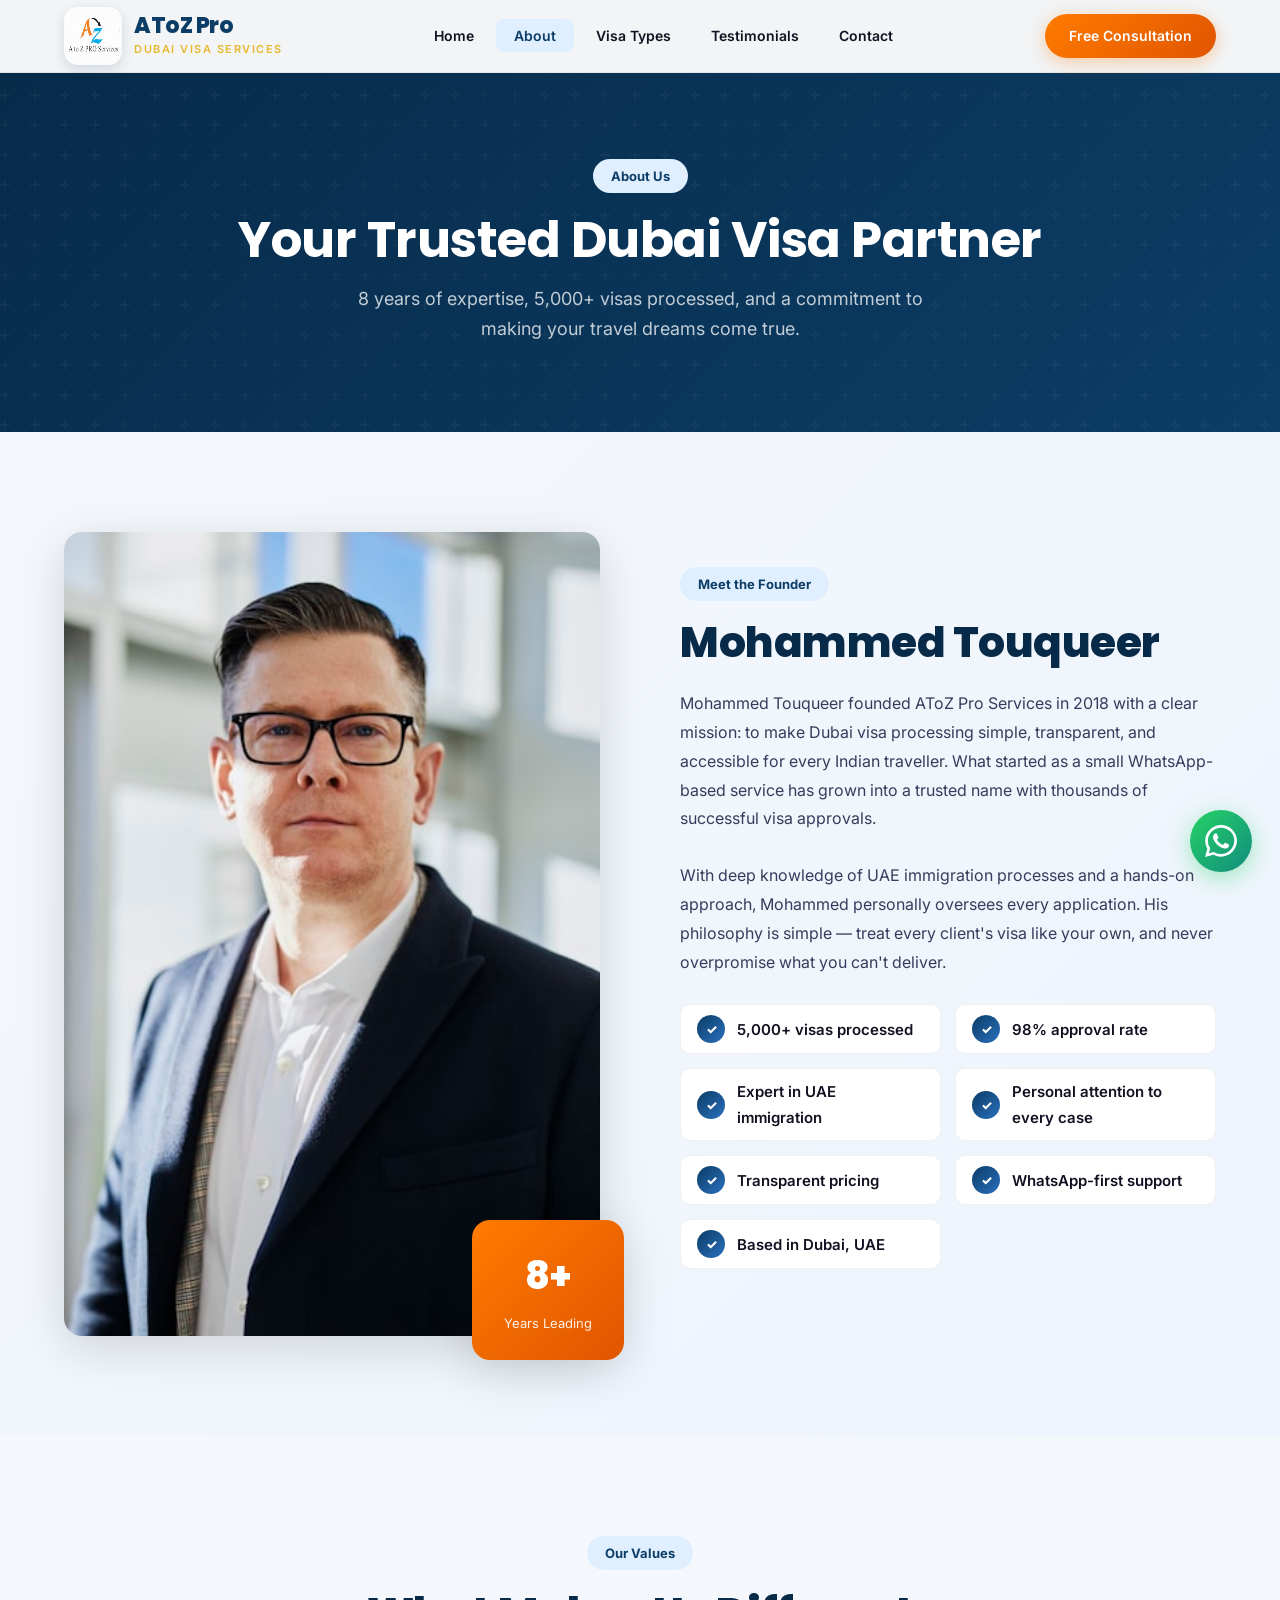
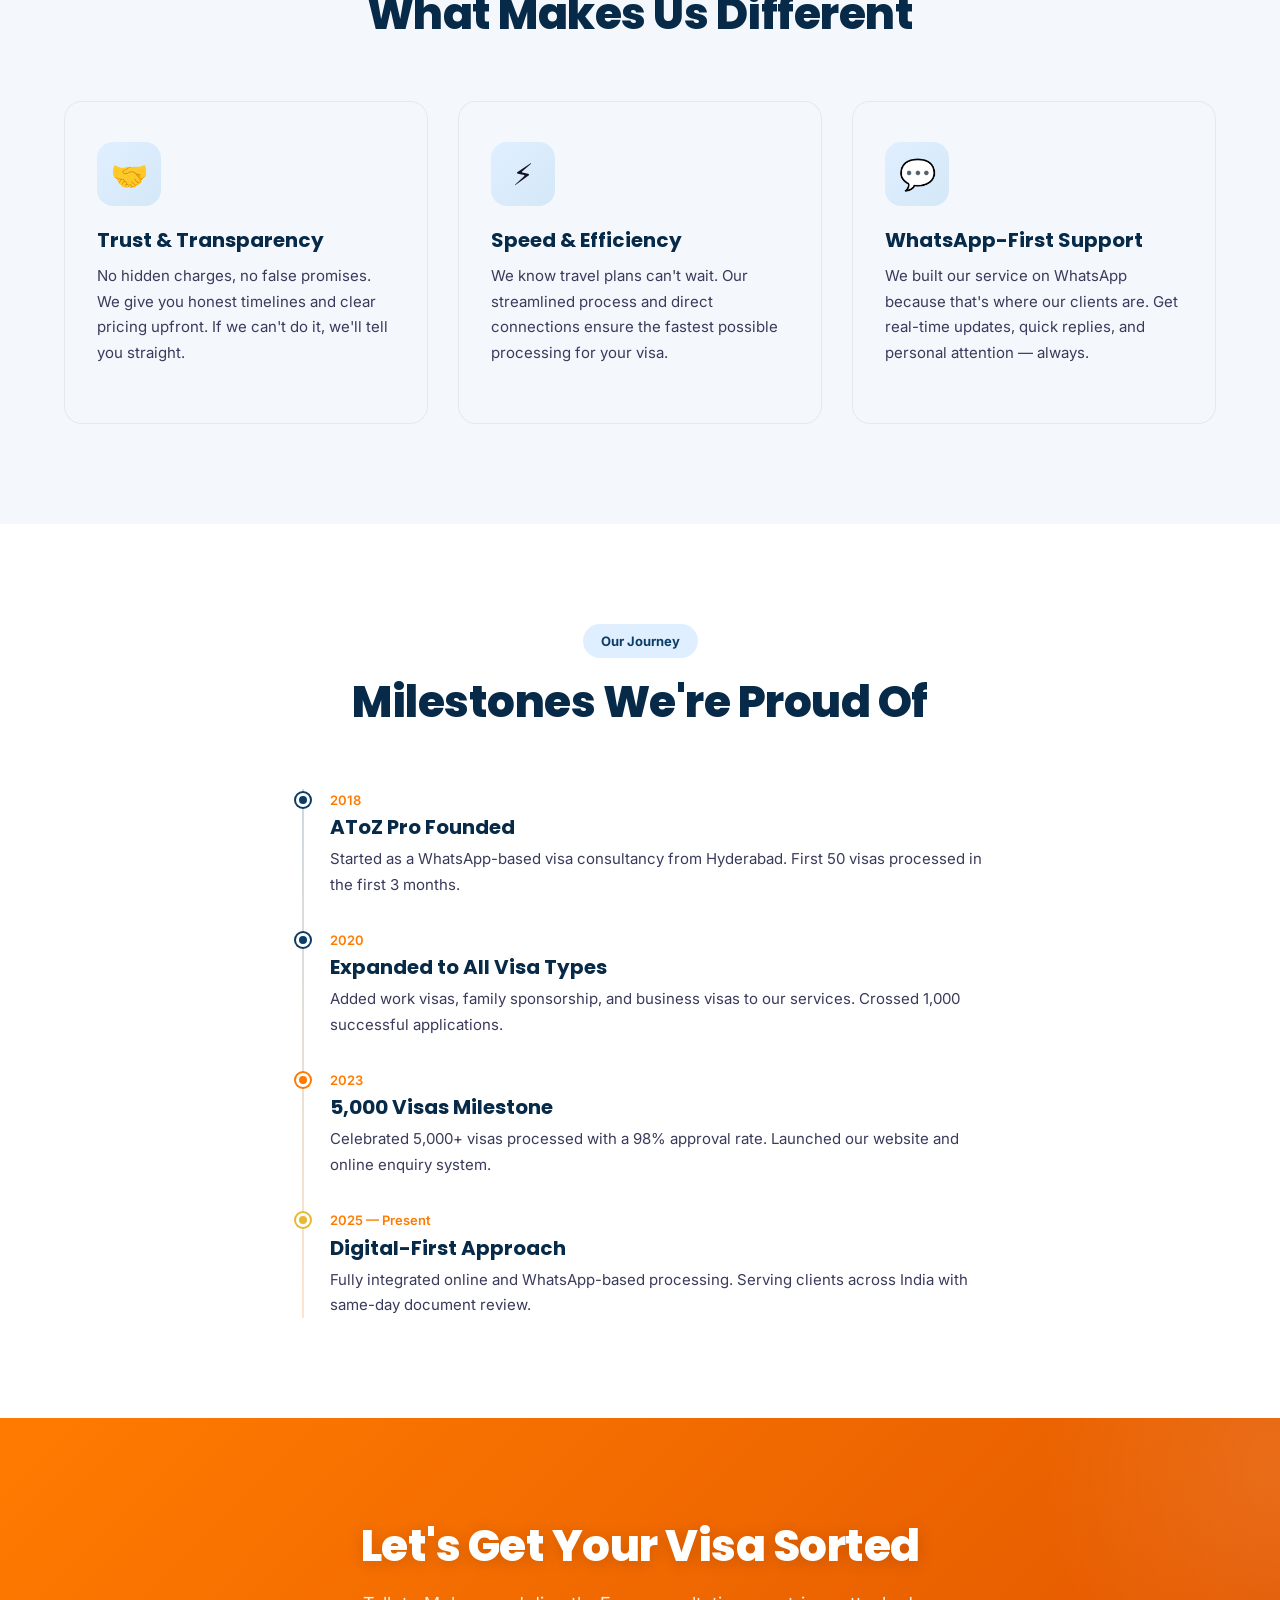
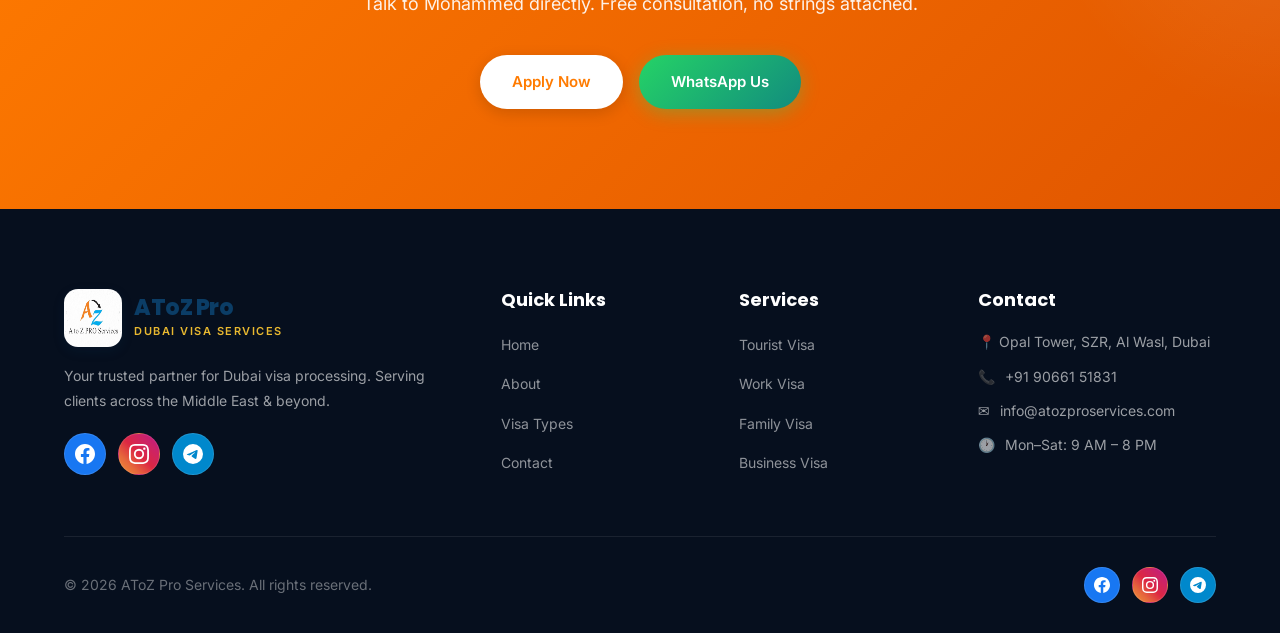
==== commit abb351f8: "Polished final: 16 Middle East reviews, Dubai address, social icons, breathing animations, enhanced " ====
--- a/about.html
+++ b/about.html
@@ -154,7 +154,14 @@
         <div><h4>Services</h4><ul class="footer-links"><li><a href="services.html">Tourist Visa</a></li><li><a href="services.html">Work Visa</a></li><li><a href="services.html">Family Visa</a></li><li><a href="services.html">Business Visa</a></li></ul></div>
         <div><h4>Contact</h4><div class="footer-contact-item">📍 Opal Tower, SZR, Al Wasl, Dubai</div><div class="footer-contact-item"><span>📞</span> +91 90661 51831</div><div class="footer-contact-item"><span>✉️</span> info@atozproservices.com</div><div class="footer-contact-item"><span>🕐</span> Mon–Sat: 9 AM – 8 PM</div></div>
       </div>
-      <div class="footer-bottom"><p>© 2026 AToZ Pro Services. All rights reserved.</p></div>
+      <div class="footer-bottom">
+        <p>© 2026 AToZ Pro Services. All rights reserved.</p>
+        <div class="footer-social" style="margin-top:0;">
+          <a href="#" class="social-icon facebook" aria-label="Facebook" style="width:36px;height:36px;"><svg viewBox="0 0 24 24" style="width:16px;height:16px;fill:white;"><path d="M24 12.073c0-6.627-5.373-12-12-12s-12 5.373-12 12c0 5.99 4.388 10.954 10.125 11.854v-8.385H7.078v-3.47h3.047V9.43c0-3.007 1.792-4.669 4.533-4.669 1.312 0 2.686.235 2.686.235v2.953H15.83c-1.491 0-1.956.925-1.956 1.874v2.25h3.328l-.532 3.47h-2.796v8.385C19.612 23.027 24 18.062 24 12.073z"/></svg></a>
+          <a href="#" class="social-icon instagram" aria-label="Instagram" style="width:36px;height:36px;"><svg viewBox="0 0 24 24" style="width:16px;height:16px;fill:white;"><path d="M12 2.163c3.204 0 3.584.012 4.85.07 3.252.148 4.771 1.691 4.919 4.919.058 1.265.069 1.645.069 4.849 0 3.205-.012 3.584-.069 4.849-.149 3.225-1.664 4.771-4.919 4.919-1.266.058-1.644.07-4.85.07-3.204 0-3.584-.012-4.849-.07-3.26-.149-4.771-1.699-4.919-4.92-.058-1.265-.07-1.644-.07-4.849 0-3.204.013-3.583.07-4.849.149-3.227 1.664-4.771 4.919-4.919 1.266-.057 1.645-.069 4.849-.069zM12 0C8.741 0 8.333.014 7.053.072 2.695.272.273 2.69.073 7.052.014 8.333 0 8.741 0 12c0 3.259.014 3.668.072 4.948.2 4.358 2.618 6.78 6.98 6.98C8.333 23.986 8.741 24 12 24c3.259 0 3.668-.014 4.948-.072 4.354-.2 6.782-2.618 6.979-6.98.059-1.28.073-1.689.073-4.948 0-3.259-.014-3.667-.072-4.947-.196-4.354-2.617-6.78-6.979-6.98C15.668.014 15.259 0 12 0zm0 5.838a6.162 6.162 0 100 12.324 6.162 6.162 0 000-12.324zM12 16a4 4 0 110-8 4 4 0 010 8zm6.406-11.845a1.44 1.44 0 100 2.881 1.44 1.44 0 000-2.881z"/></svg></a>
+          <a href="#" class="social-icon telegram" aria-label="Telegram" style="width:36px;height:36px;"><svg viewBox="0 0 24 24" style="width:16px;height:16px;fill:white;"><path d="M11.944 0A12 12 0 0 0 0 12a12 12 0 0 0 12 12 12 12 0 0 0 12-12A12 12 0 0 0 12 0a12 12 0 0 0-.056 0zm4.962 7.224c.1-.002.321.023.465.14a.506.506 0 0 1 .171.325c.016.093.036.306.02.472-.18 1.898-.962 6.502-1.36 8.627-.168.9-.499 1.201-.82 1.23-.696.065-1.225-.46-1.9-.902-1.056-.693-1.653-1.124-2.678-1.8-1.185-.78-.417-1.21.258-1.91.177-.184 3.247-2.977 3.307-3.23.007-.032.014-.15-.056-.212s-.174-.041-.249-.024c-.106.024-1.793 1.14-5.061 3.345-.479.33-.913.49-1.302.48-.428-.008-1.252-.241-1.865-.44-.752-.245-1.349-.374-1.297-.789.027-.216.325-.437.893-.663 3.498-1.524 5.83-2.529 6.998-3.014 3.332-1.386 4.025-1.627 4.476-1.635z"/></svg></a>
+        </div>
+      </div>
     </div>
   </footer>
 
--- a/css/style.css
+++ b/css/style.css
@@ -1249,7 +1249,7 @@
 
 .footer-bottom p {
   font-size: 14px;
-  color: rgba(255,255,255,0.4);
+  color: rgba(255,255,255, 0.4);
 }
 
 /* ---------- WhatsApp Float ---------- */
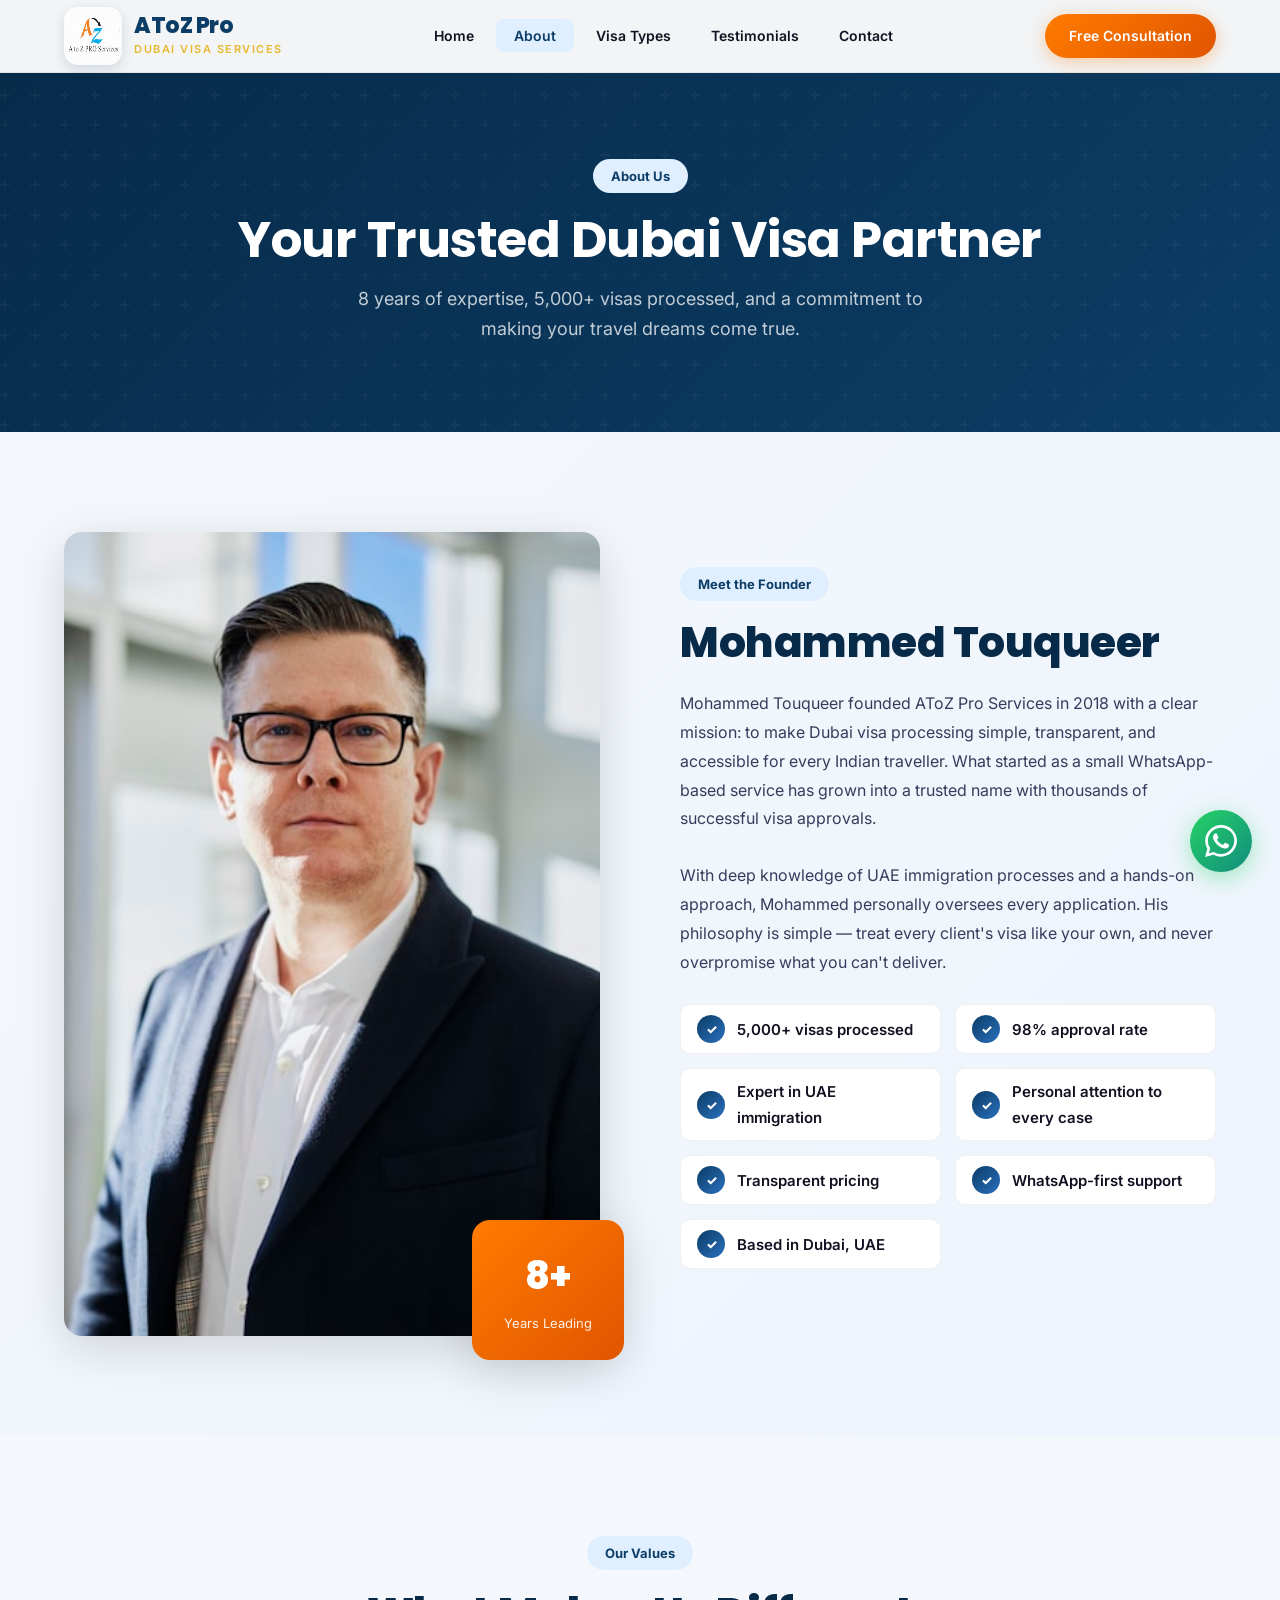
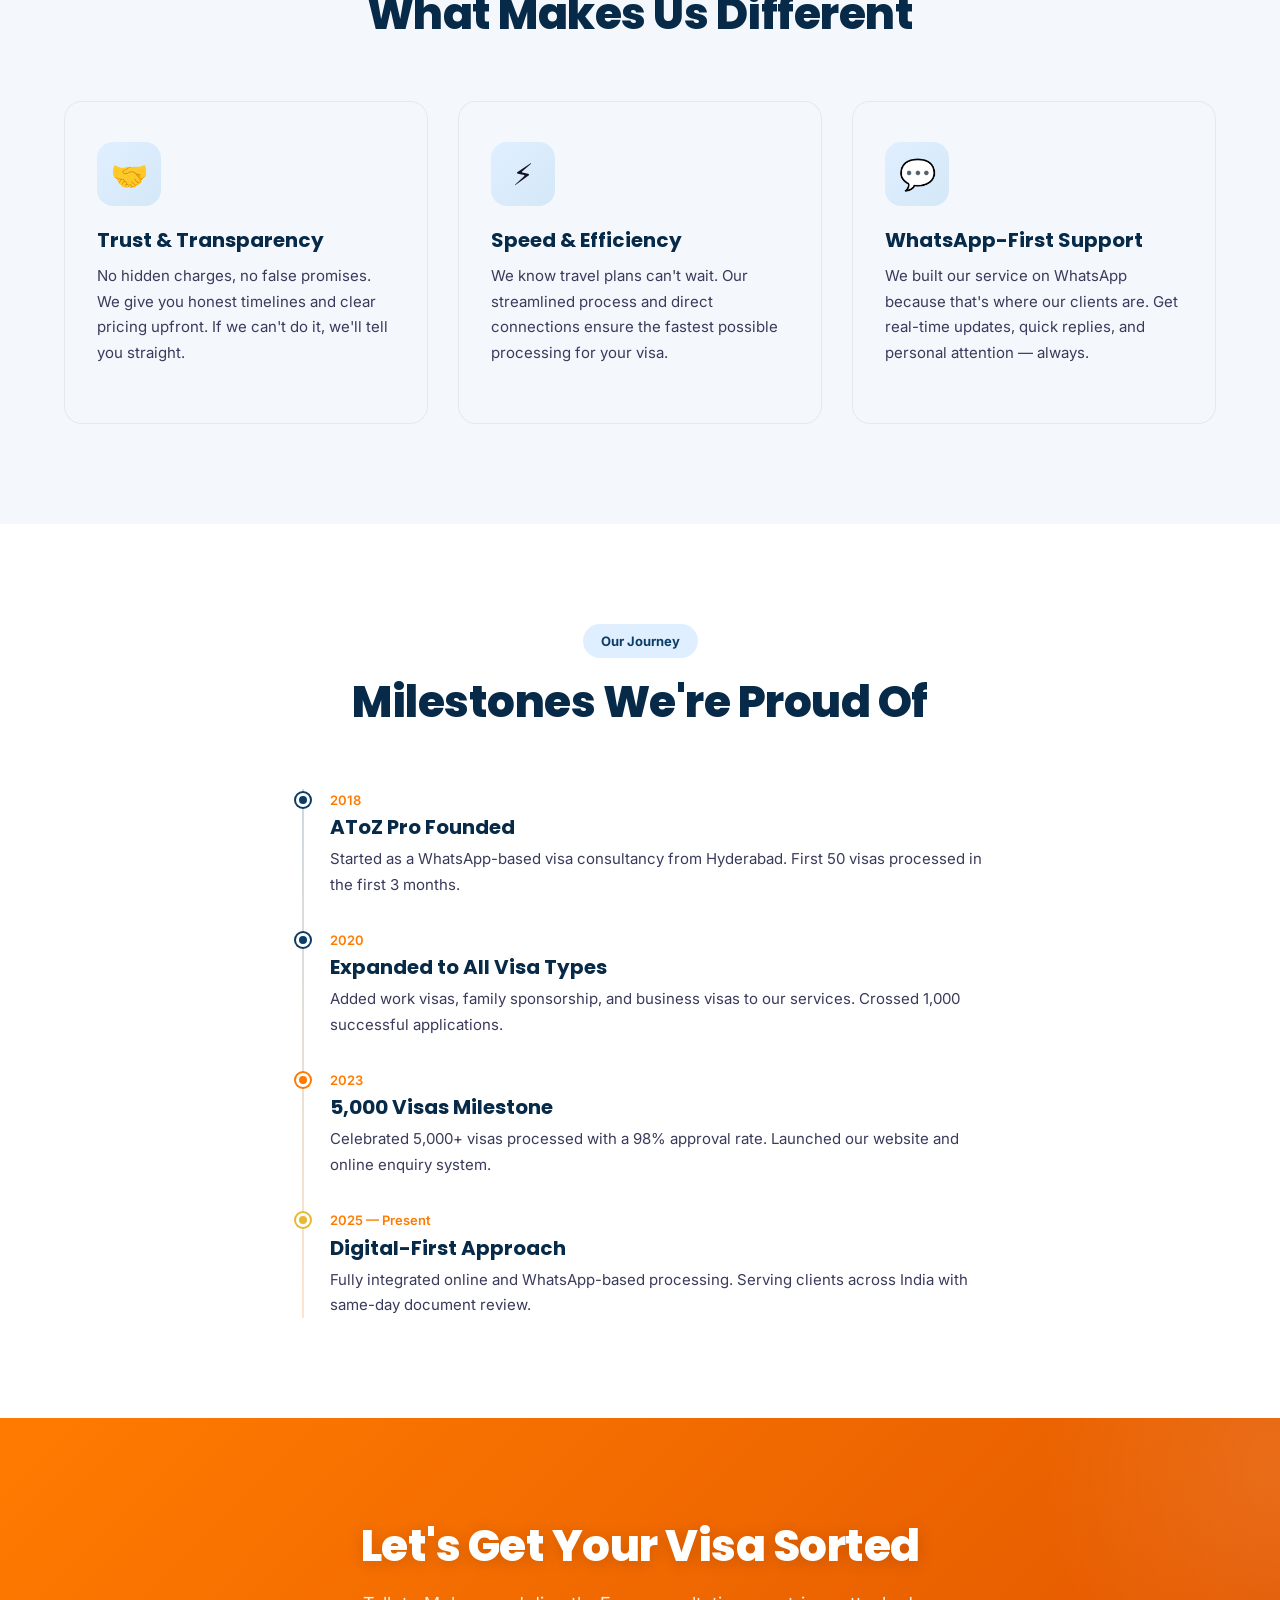
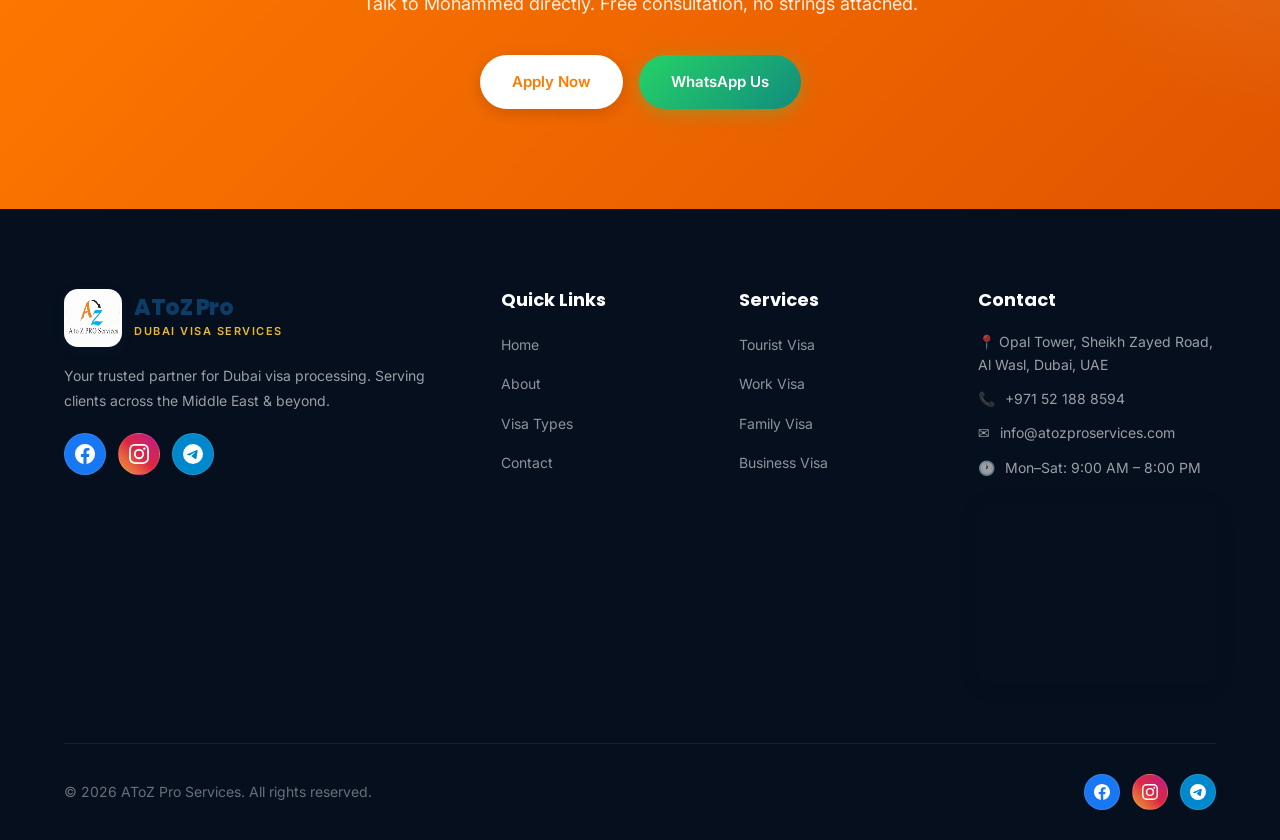
==== commit a09c961c: "Major update: New WhatsApp number, Google Maps, How-to-Apply video, transit visa fix, enhanced mobil" ====
--- a/about.html
+++ b/about.html
@@ -133,7 +133,7 @@
       <p>Talk to Mohammed directly. Free consultation, no strings attached.</p>
       <div class="cta-buttons">
         <a href="contact.html" class="btn btn-primary">Apply Now</a>
-        <a href="https://wa.me/919066151831?text=Hi%20AToZ%20Pro%2C%20I%20need%20help%20with%20my%20Dubai%20visa" class="btn btn-whatsapp" target="_blank">WhatsApp Us</a>
+        <a href="https://wa.me/971521888594?text=Hi%20AToZ%20Pro%2C%20I%20need%20help%20with%20my%20Dubai%20visa" class="btn btn-whatsapp" target="_blank">WhatsApp Us</a>
       </div>
     </div>
   </section>
@@ -152,7 +152,16 @@
         </div>
         <div><h4>Quick Links</h4><ul class="footer-links"><li><a href="index.html">Home</a></li><li><a href="about.html">About</a></li><li><a href="services.html">Visa Types</a></li><li><a href="contact.html">Contact</a></li></ul></div>
         <div><h4>Services</h4><ul class="footer-links"><li><a href="services.html">Tourist Visa</a></li><li><a href="services.html">Work Visa</a></li><li><a href="services.html">Family Visa</a></li><li><a href="services.html">Business Visa</a></li></ul></div>
-        <div><h4>Contact</h4><div class="footer-contact-item">📍 Opal Tower, SZR, Al Wasl, Dubai</div><div class="footer-contact-item"><span>📞</span> +91 90661 51831</div><div class="footer-contact-item"><span>✉️</span> info@atozproservices.com</div><div class="footer-contact-item"><span>🕐</span> Mon–Sat: 9 AM – 8 PM</div></div>
+        <div>
+          <h4>Contact</h4>
+          <div class="footer-contact-item">📍 Opal Tower, Sheikh Zayed Road, Al Wasl, Dubai, UAE</div>
+          <div class="footer-contact-item"><span>📞</span> <a href="tel:+971521888594" style="color:inherit;">+971 52 188 8594</a></div>
+          <div class="footer-contact-item"><span>✉️</span> info@atozproservices.com</div>
+          <div class="footer-contact-item"><span>🕐</span> Mon–Sat: 9:00 AM – 8:00 PM</div>
+          <div class="footer-map">
+            <iframe src="https://www.google.com/maps/embed?pb=!1m18!1m12!1m3!1d3610.175429871596!2d55.2477799!3d25.1927662!2m3!1f0!2f0!3f0!3m2!1i1024!2i768!4f13.1!3m3!1m2!1s0x3e5f435c3c5b8b6d%3A0x5e7eb6a5e5c5c5c5!2sOpal%20Tower!5e0!3m2!1sen!2sae!4v1700000000000!5m2!1sen!2sin" allowfullscreen="" loading="lazy" referrerpolicy="no-referrer-when-downgrade" title="AToZ Pro Services — Opal Tower, Sheikh Zayed Road, Dubai"></iframe>
+          </div>
+        </div>
       </div>
       <div class="footer-bottom">
         <p>© 2026 AToZ Pro Services. All rights reserved.</p>
@@ -165,7 +174,7 @@
     </div>
   </footer>
 
-  <a href="https://wa.me/919066151831?text=Hi%20AToZ%20Pro%2C%20I%20need%20help%20with%20my%20Dubai%20visa" class="whatsapp-float" target="_blank" aria-label="Chat on WhatsApp">
+  <a href="https://wa.me/971521888594?text=Hi%20AToZ%20Pro%2C%20I%20need%20help%20with%20my%20Dubai%20visa" class="whatsapp-float" target="_blank" aria-label="Chat on WhatsApp">
     <svg viewBox="0 0 24 24"><path d="M17.472 14.382c-.297-.149-1.758-.867-2.03-.967-.273-.099-.471-.148-.67.15-.197.297-.767.966-.94 1.164-.173.199-.347.223-.644.075-.297-.15-1.255-.463-2.39-1.475-.883-.788-1.48-1.761-1.653-2.059-.173-.297-.018-.458.13-.606.134-.133.298-.347.446-.52.149-.174.198-.298.298-.497.099-.198.05-.371-.025-.52-.075-.149-.669-1.612-.916-2.207-.242-.579-.487-.5-.669-.51-.173-.008-.371-.01-.57-.01-.198 0-.52.074-.792.372-.272.297-1.04 1.016-1.04 2.479 0 1.462 1.065 2.875 1.213 3.074.149.198 2.096 3.2 5.077 4.487.709.306 1.262.489 1.694.625.712.227 1.36.195 1.871.118.571-.085 1.758-.719 2.006-1.413.248-.694.248-1.289.173-1.413-.074-.124-.272-.198-.57-.347m-5.421 7.403h-.004a9.87 9.87 0 01-5.031-1.378l-.361-.214-3.741.982.998-3.648-.235-.374a9.86 9.86 0 01-1.51-5.26c.001-5.45 4.436-9.884 9.888-9.884 2.64 0 5.122 1.03 6.988 2.898a9.825 9.825 0 012.893 6.994c-.003 5.45-4.437 9.884-9.885 9.884m8.413-18.297A11.815 11.815 0 0012.05 0C5.495 0 .16 5.335.157 11.892c0 2.096.547 4.142 1.588 5.945L.057 24l6.305-1.654a11.882 11.882 0 005.683 1.448h.005c6.554 0 11.89-5.335 11.893-11.893a11.821 11.821 0 00-3.48-8.413z"/></svg>
   </a>
 
--- a/css/style.css
+++ b/css/style.css
@@ -1447,6 +1447,39 @@
   100% { background-position: 200% center; }
 }
 
+/* ---------- Video Section ---------- */
+.how-apply-video {
+  margin-top: 60px;
+  text-align: center;
+}
+.how-apply-video .video-wrapper {
+  max-width: 800px;
+  margin: 0 auto;
+  border-radius: var(--radius);
+  overflow: hidden;
+  box-shadow: var(--shadow-lg);
+  background: #000;
+}
+.how-apply-video video {
+  width: 100%;
+  display: block;
+  border-radius: var(--radius);
+}
+
+/* ---------- Google Maps in Footer ---------- */
+.footer-map {
+  margin-top: 24px;
+  border-radius: var(--radius-sm);
+  overflow: hidden;
+  box-shadow: var(--shadow);
+}
+.footer-map iframe {
+  width: 100%;
+  height: 180px;
+  border: none;
+  display: block;
+}
+
 /* ---------- Service Detail (Services Page) ---------- */
 .service-detail {
   display: grid;
